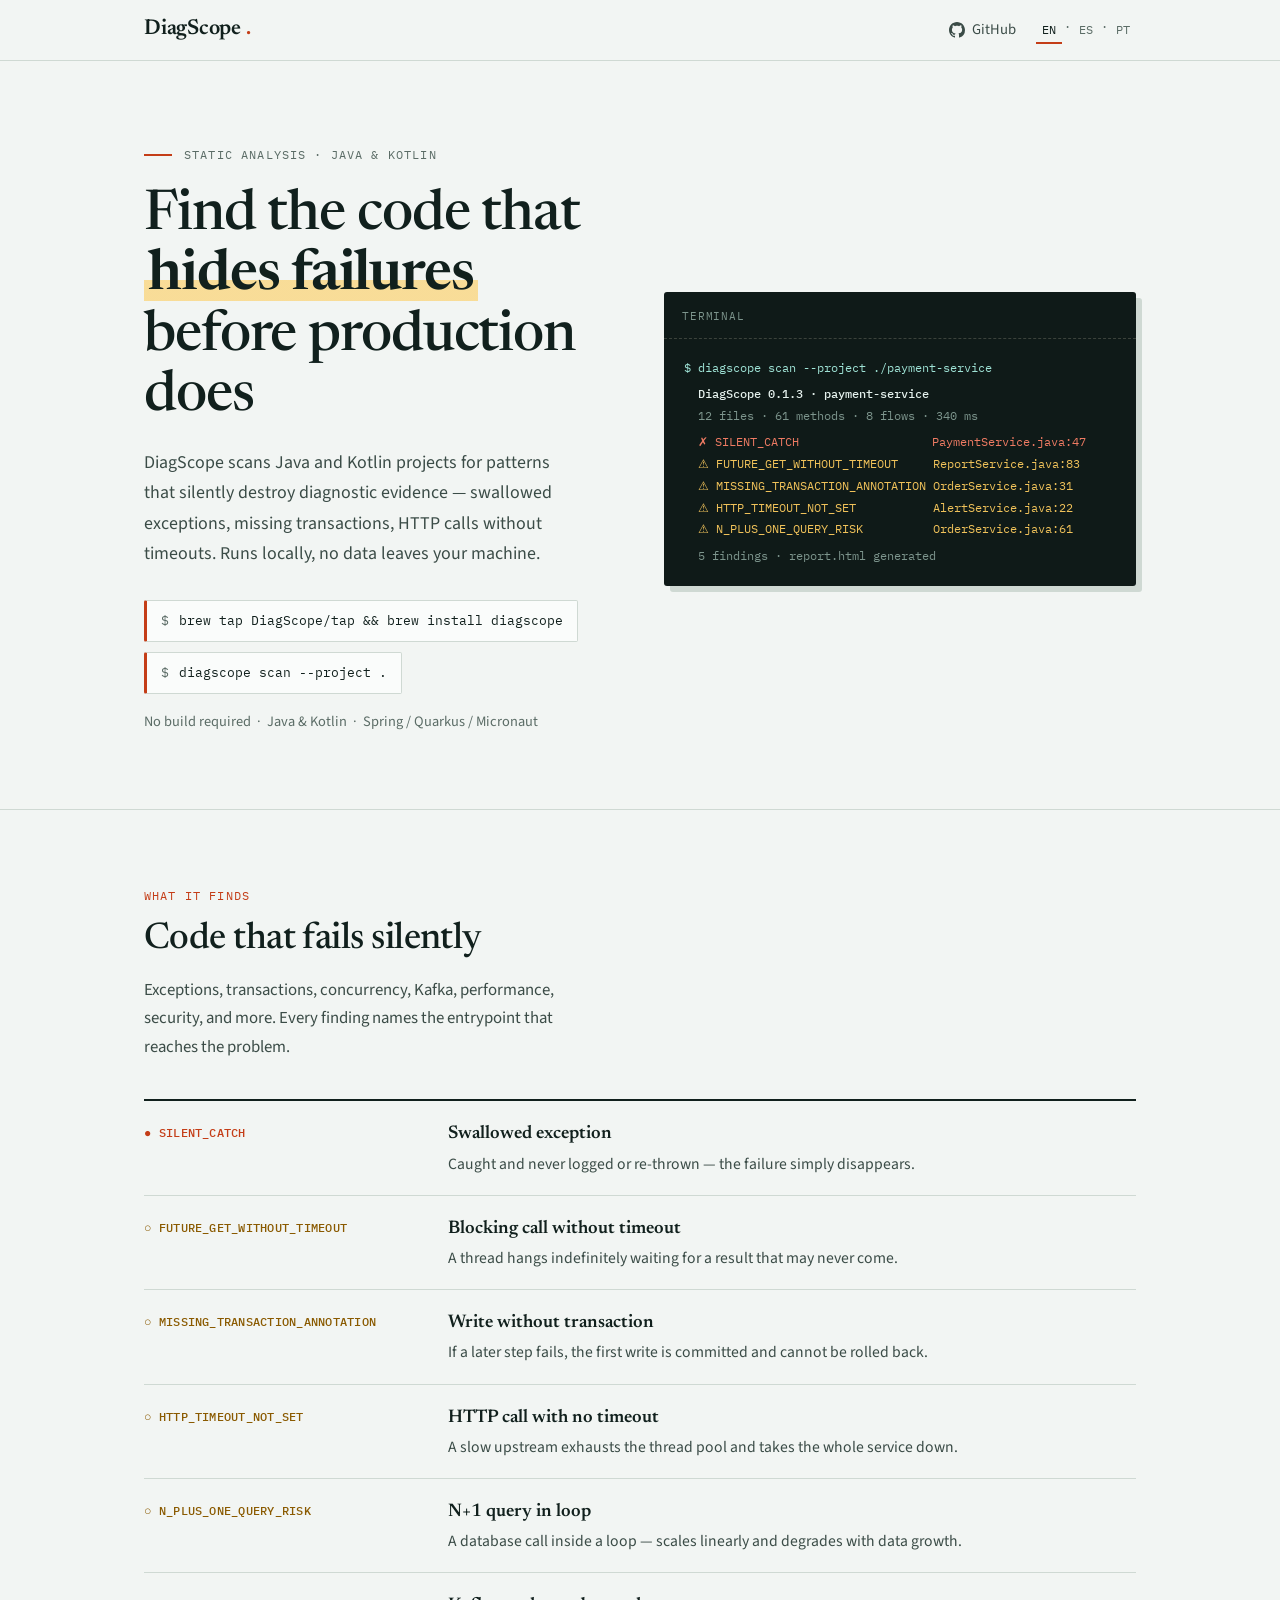
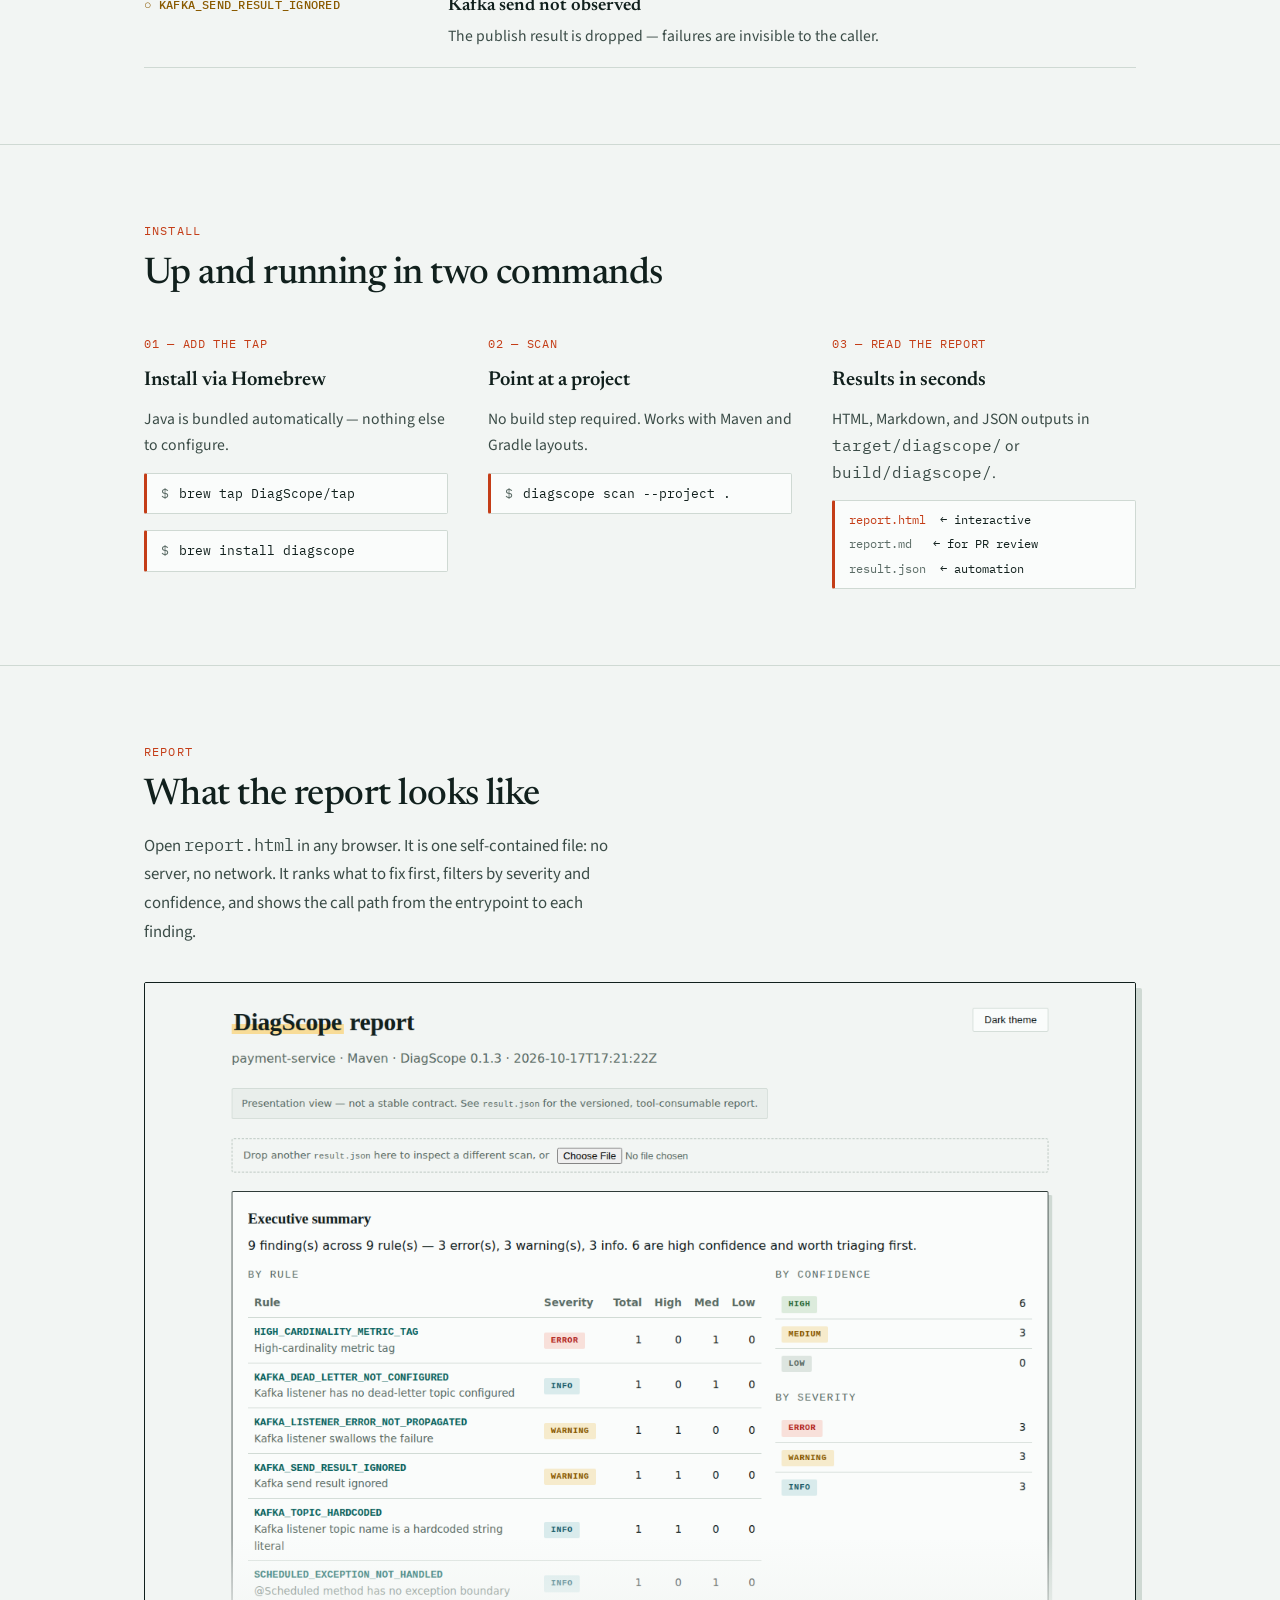
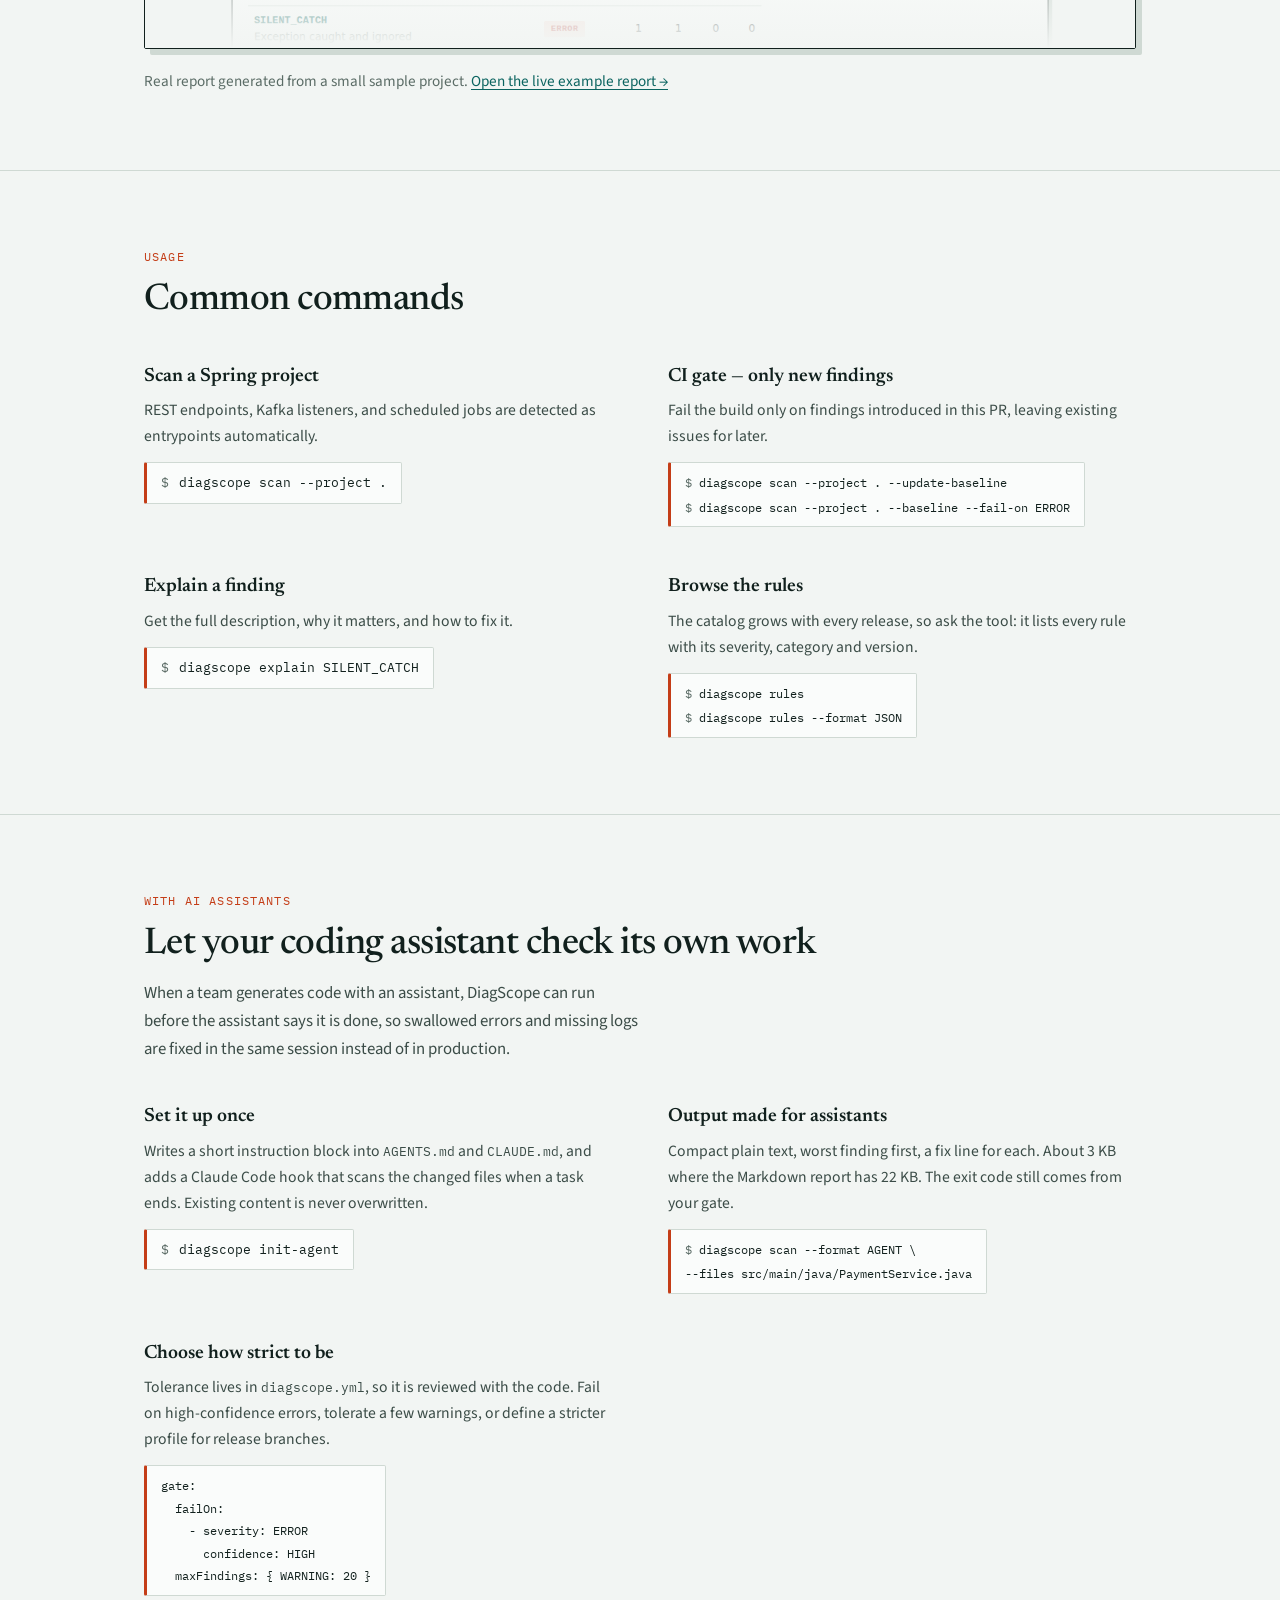
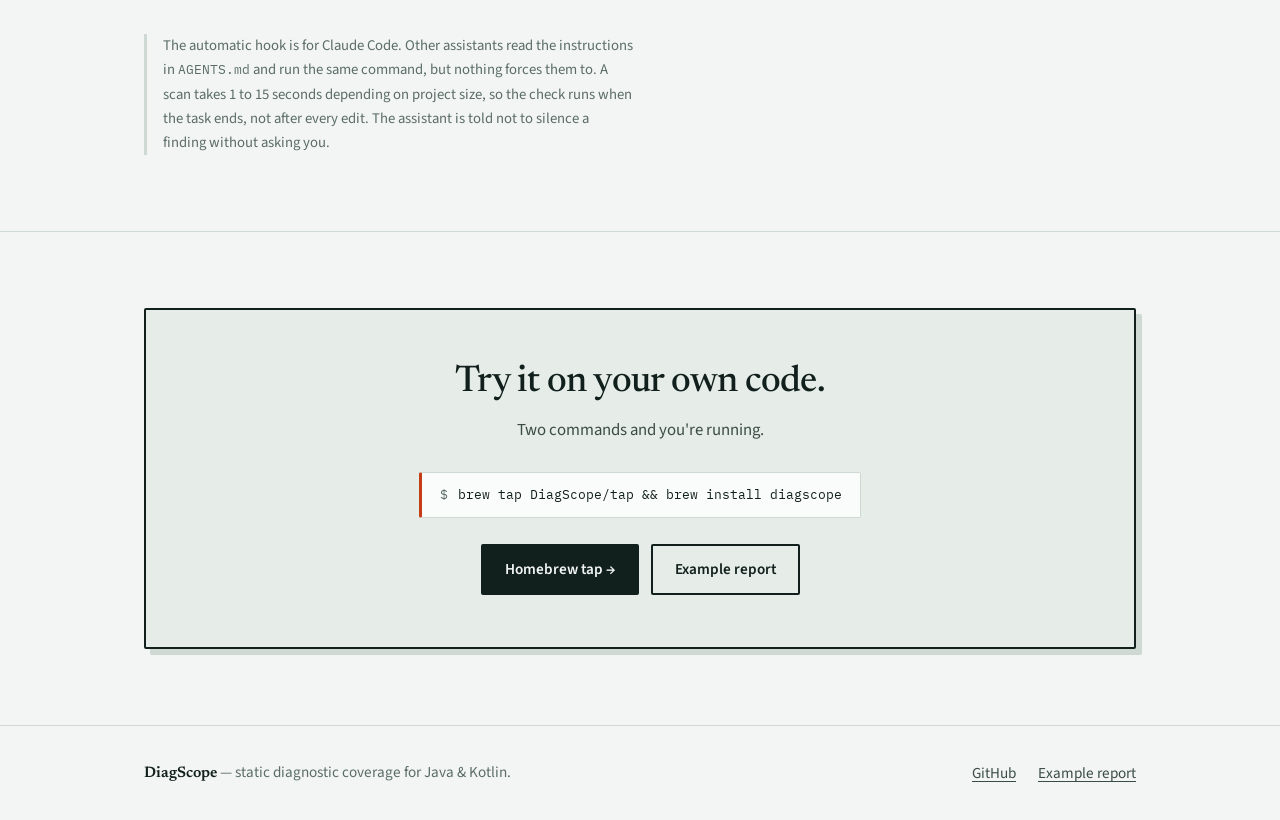
==== index.html @ 6c0acc30 "site: new cool mineral palette; regenerate the example report and its preview Co-Authored-By: Claude" ====
<!DOCTYPE html>
<html lang="en">
<head>
<meta charset="UTF-8">
<meta name="viewport" content="width=device-width, initial-scale=1.0">
<title>DiagScope — Static analysis for Java &amp; Kotlin</title>
<meta name="description" content="DiagScope finds code that silently destroys diagnostic evidence — swallowed exceptions, missing transactions, HTTP calls without timeouts, and more.">
<link rel="preconnect" href="https://fonts.googleapis.com">
<link rel="preconnect" href="https://fonts.gstatic.com" crossorigin>
<link href="https://fonts.googleapis.com/css2?family=IBM+Plex+Mono:wght@400;500&family=Newsreader:ital,opsz,wght@0,6..72,400;0,6..72,500;0,6..72,600;1,6..72,400&family=Source+Sans+3:wght@400;500;600&display=swap" rel="stylesheet">
<link rel="stylesheet" href="assets/site.css">
<meta name="theme-color" content="#f2f5f3" media="(prefers-color-scheme: light)">
<meta name="theme-color" content="#0e1513" media="(prefers-color-scheme: dark)">
</head>
<body>

<nav>
  <div class="wrap">
    <a href="#" class="logo">
            DiagScope
    </a>
    <div class="nav-right">
      <a href="https://github.com/DiagScope/homebrew-tap" class="nav-gh" target="_blank" rel="noopener">
        <svg viewBox="0 0 16 16"><path d="M8 0C3.58 0 0 3.58 0 8c0 3.54 2.29 6.53 5.47 7.59.4.07.55-.17.55-.38 0-.19-.01-.82-.01-1.49-2.01.37-2.53-.49-2.69-.94-.09-.23-.48-.94-.82-1.13-.28-.15-.68-.52-.01-.53.63-.01 1.08.58 1.23.82.72 1.21 1.87.87 2.33.66.07-.52.28-.87.51-1.07-1.78-.2-3.64-.89-3.64-3.95 0-.87.31-1.59.82-2.15-.08-.2-.36-1.02.08-2.12 0 0 .67-.21 2.2.82.64-.18 1.32-.27 2-.27.68 0 1.36.09 2 .27 1.53-1.04 2.2-.82 2.2-.82.44 1.1.16 1.92.08 2.12.51.56.82 1.27.82 2.15 0 3.07-1.87 3.75-3.65 3.95.29.25.54.73.54 1.48 0 1.07-.01 1.93-.01 2.2 0 .21.15.46.55.38A8.013 8.013 0 0016 8c0-4.42-3.58-8-8-8z"/></svg>
        GitHub
      </a>
      <div class="lang-sw">
        <a href="index.html" class="on">EN</a>·<a href="index-es.html">ES</a>·<a href="index-pt.html">PT</a>
      </div>
    </div>
  </div>
</nav>

<header class="hero">
  <div class="wrap hero-grid">
    <div>
      <span class="badge">Static analysis · Java &amp; Kotlin</span>
      <h1>Find the code that <em>hides failures</em> before production does</h1>
      <p class="hero-sub">DiagScope scans Java and Kotlin projects for patterns that silently destroy diagnostic evidence — swallowed exceptions, missing transactions, HTTP calls without timeouts. Runs locally, no data leaves your machine.</p>
      <div class="hero-cmds">
        <div class="cmd"><span class="pr">$</span> <span class="g">brew tap DiagScope/tap &amp;&amp; brew install diagscope</span></div>
        <div class="cmd"><span class="pr">$</span> <span class="g">diagscope scan --project .</span></div>
      </div>
      <p class="hero-note">No build required &nbsp;·&nbsp; Java &amp; Kotlin &nbsp;·&nbsp; Spring / Quarkus / Micronaut</p>
    </div>

    <div class="term" aria-label="Example terminal output">
      <div class="term-bar">
        <span class="term-label">terminal</span>
      </div>
      <div class="term-body">
        <span class="tl tl-cmd">$ diagscope scan --project ./payment-service</span>
        <span class="tl tl-gap"></span>
        <span class="tl tl-brand">  DiagScope 0.1.3 · payment-service</span>
        <span class="tl tl-dim">  12 files · 61 methods · 8 flows · 340 ms</span>
        <span class="tl tl-gap"></span>
        <span class="tl tl-err">  ✗ SILENT_CATCH                   PaymentService.java:47</span>
        <span class="tl tl-warn">  ⚠ FUTURE_GET_WITHOUT_TIMEOUT     ReportService.java:83</span>
        <span class="tl tl-warn">  ⚠ MISSING_TRANSACTION_ANNOTATION OrderService.java:31</span>
        <span class="tl tl-warn">  ⚠ HTTP_TIMEOUT_NOT_SET           AlertService.java:22</span>
        <span class="tl tl-warn">  ⚠ N_PLUS_ONE_QUERY_RISK          OrderService.java:61</span>
        <span class="tl tl-gap"></span>
        <span class="tl tl-fin">  5 findings · report.html generated</span>
      </div>
    </div>
  </div>
</header>

<section class="what">
  <div class="wrap">
    <span class="sec-label">What it finds</span>
    <h2>Code that fails silently</h2>
    <p class="what-sub">Exceptions, transactions, concurrency, Kafka, performance, security, and more. Every finding names the entrypoint that reaches the problem.</p>
    <div class="findings">
      <div class="finding">
        <span class="finding-id f-err">SILENT_CATCH</span>
        <h3>Swallowed exception</h3>
        <p>Caught and never logged or re-thrown — the failure simply disappears.</p>
      </div>
      <div class="finding">
        <span class="finding-id f-warn">FUTURE_GET_WITHOUT_TIMEOUT</span>
        <h3>Blocking call without timeout</h3>
        <p>A thread hangs indefinitely waiting for a result that may never come.</p>
      </div>
      <div class="finding">
        <span class="finding-id f-warn">MISSING_TRANSACTION_ANNOTATION</span>
        <h3>Write without transaction</h3>
        <p>If a later step fails, the first write is committed and cannot be rolled back.</p>
      </div>
      <div class="finding">
        <span class="finding-id f-warn">HTTP_TIMEOUT_NOT_SET</span>
        <h3>HTTP call with no timeout</h3>
        <p>A slow upstream exhausts the thread pool and takes the whole service down.</p>
      </div>
      <div class="finding">
        <span class="finding-id f-warn">N_PLUS_ONE_QUERY_RISK</span>
        <h3>N+1 query in loop</h3>
        <p>A database call inside a loop — scales linearly and degrades with data growth.</p>
      </div>
      <div class="finding">
        <span class="finding-id f-warn">KAFKA_SEND_RESULT_IGNORED</span>
        <h3>Kafka send not observed</h3>
        <p>The publish result is dropped — failures are invisible to the caller.</p>
      </div>
    </div>
  </div>
</section>

<section class="install">
  <div class="wrap">
    <span class="sec-label">Install</span>
    <h2>Up and running in two commands</h2>
    <div class="steps">
      <div class="step">
        <span class="step-n">01 — Add the tap</span>
        <h3>Install via Homebrew</h3>
        <p>Java is bundled automatically — nothing else to configure.</p>
        <div class="cmd"><span class="pr">$</span> <span class="g">brew tap DiagScope/tap</span></div>
        <div class="cmd" style="margin-top:6px;"><span class="pr">$</span> <span class="g">brew install diagscope</span></div>
      </div>
      <div class="step">
        <span class="step-n">02 — Scan</span>
        <h3>Point at a project</h3>
        <p>No build step required. Works with Maven and Gradle layouts.</p>
        <div class="cmd"><span class="pr">$</span> <span class="g">diagscope scan --project .</span></div>
      </div>
      <div class="step">
        <span class="step-n">03 — Read the report</span>
        <h3>Results in seconds</h3>
        <p>HTML, Markdown, and JSON outputs in <code>target/diagscope/</code> or <code>build/diagscope/</code>.</p>
        <div class="cmd" style="flex-direction:column;align-items:flex-start;gap:4px;font-size:.76rem;">
          <span><span style="color:var(--brand)">report.html</span> &nbsp;← interactive</span>
          <span><span style="color:var(--muted)">report.md</span> &nbsp;&nbsp;← for PR review</span>
          <span><span style="color:var(--muted)">result.json</span> &nbsp;← automation</span>
        </div>
      </div>
    </div>
  </div>
</section>

<section class="preview" id="report">
  <div class="wrap">
    <span class="sec-label">Report</span>
    <h2>What the report looks like</h2>
    <p class="sub">Open <code>report.html</code> in any browser. It is one self-contained file: no server, no network. It ranks what to fix first, filters by severity and confidence, and shows the call path from the entrypoint to each finding.</p>
    <figure>
      <a class="shot" href="example-report.html" aria-label="Open the live example report">
        <img src="assets/report-preview.png" width="1360" height="2600" loading="lazy" alt="DiagScope HTML report: executive summary by rule, severity and confidence, a ranked "Fix these first" list, and findings with file, line and the flow that reaches them">
      </a>
      <figcaption>Real report generated from a small sample project. <a href="example-report.html">Open the live example report →</a></figcaption>
    </figure>
  </div>
</section>

<section class="use">
  <div class="wrap">
    <span class="sec-label">Usage</span>
    <h2>Common commands</h2>
    <div class="use-grid">
      <div class="use-item">
        <h3>Scan a Spring project</h3>
        <p>REST endpoints, Kafka listeners, and scheduled jobs are detected as entrypoints automatically.</p>
        <div class="cmd"><span class="pr">$</span> <span class="g">diagscope scan --project .</span></div>
      </div>
      <div class="use-item">
        <h3>CI gate — only new findings</h3>
        <p>Fail the build only on findings introduced in this PR, leaving existing issues for later.</p>
        <div class="cmd" style="flex-direction:column;align-items:flex-start;gap:4px;font-size:.78rem;">
          <span><span class="pr">$</span> <span class="g">diagscope scan --project . --update-baseline</span></span>
          <span><span class="pr">$</span> <span class="g">diagscope scan --project . --baseline --fail-on ERROR</span></span>
        </div>
      </div>
      <div class="use-item">
        <h3>Explain a finding</h3>
        <p>Get the full description, why it matters, and how to fix it.</p>
        <div class="cmd"><span class="pr">$</span> <span class="g">diagscope explain SILENT_CATCH</span></div>
      </div>
      <div class="use-item">
        <h3>Browse the rules</h3>
        <p>The catalog grows with every release, so ask the tool: it lists every rule with its severity, category and version.</p>
        <div class="cmd" style="flex-direction:column;align-items:flex-start;gap:4px;font-size:.78rem;">
          <span><span class="pr">$</span> <span class="g">diagscope rules</span></span>
          <span><span class="pr">$</span> <span class="g">diagscope rules --format JSON</span></span>
        </div>
      </div>
    </div>
  </div>
</section>

<section class="use ai" id="ai">
  <div class="wrap">
    <span class="sec-label">With AI assistants</span>
    <h2>Let your coding assistant check its own work</h2>
    <p class="ai-intro">When a team generates code with an assistant, DiagScope can run before the assistant says it is done, so swallowed errors and missing logs are fixed in the same session instead of in production.</p>
    <div class="use-grid">
      <div class="use-item">
        <h3>Set it up once</h3>
        <p>Writes a short instruction block into <code>AGENTS.md</code> and <code>CLAUDE.md</code>, and adds a Claude Code hook that scans the changed files when a task ends. Existing content is never overwritten.</p>
        <div class="cmd"><span class="pr">$</span> <span class="g">diagscope init-agent</span></div>
      </div>
      <div class="use-item">
        <h3>Output made for assistants</h3>
        <p>Compact plain text, worst finding first, a fix line for each. About 3 KB where the Markdown report has 22 KB. The exit code still comes from your gate.</p>
        <div class="cmd" style="flex-direction:column;align-items:flex-start;gap:4px;font-size:.78rem;">
          <span><span class="pr">$</span> <span class="g">diagscope scan --format AGENT \</span></span>
          <span><span class="g">    --files src/main/java/PaymentService.java</span></span>
        </div>
      </div>
      <div class="use-item">
        <h3>Choose how strict to be</h3>
        <p>Tolerance lives in <code>diagscope.yml</code>, so it is reviewed with the code. Fail on high-confidence errors, tolerate a few warnings, or define a stricter profile for release branches.</p>
        <div class="cmd" style="flex-direction:column;align-items:flex-start;gap:2px;font-size:.78rem;">
          <span class="g" style="white-space:pre">gate:</span>
          <span class="g" style="white-space:pre">  failOn:</span>
          <span class="g" style="white-space:pre">    - severity: ERROR</span>
          <span class="g" style="white-space:pre">      confidence: HIGH</span>
          <span class="g" style="white-space:pre">  maxFindings: { WARNING: 20 }</span>
        </div>
      </div>
    </div>
    <p class="ai-note">The automatic hook is for Claude Code. Other assistants read the instructions in <code>AGENTS.md</code> and run the same command, but nothing forces them to. A scan takes 1 to 15 seconds depending on project size, so the check runs when the task ends, not after every edit. The assistant is told not to silence a finding without asking you.</p>
  </div>
</section>

<section class="cta">
  <div class="wrap">
    <div class="cta-inner">
      <h2>Try it on your own code.</h2>
      <p>Two commands and you're running.</p>
      <div class="brew-cmd">
        <span class="pr">$</span>
        <span class="g">brew tap DiagScope/tap &amp;&amp; brew install diagscope</span>
      </div>
      <div class="cta-btns">
        <a href="https://github.com/DiagScope/homebrew-tap" class="btn btn-white" target="_blank" rel="noopener">Homebrew tap →</a>
        <a href="example-report.html" class="btn btn-ghost">Example report</a>
      </div>
    </div>
  </div>
</section>

<footer>
  <div class="wrap foot">
    <span class="foot-brand"><strong>DiagScope</strong> — static diagnostic coverage for Java &amp; Kotlin.</span>
    <div class="foot-links">
      <a href="https://github.com/DiagScope/homebrew-tap" target="_blank" rel="noopener">GitHub</a>
      <a href="example-report.html">Example report</a>
    </div>
  </div>
</footer>

</body>
</html>
---- assets/site.css ----
/*
 * DiagScope site.
 *
 * The idea is a reviewer's notebook on cool mineral paper: deep green-black ink, one vermilion marker for what
 * needs attention, teal for what can be clicked and a highlighter for what matters. No gradients, no glow, no rounded card grid. Serif headings, a humanist sans for
 * reading and a monospace only where the content is code.
 */
:root {
  --paper:   #f2f5f3;
  --paper2:  #e6ece8;
  --card:    #fafcfb;
  --line:    #cfd9d3;
  --ink:     #11201d;
  --ink2:    #3b4c47;
  --muted:   #5b6c66;
  --mark:    #c43d17;
  --mark-d:  #9a2d0f;
  --blue:    #0b6460;
  --hi:      rgba(255, 196, 61, .5);
  --term-bg: #0f1a18;
  --term-fg: #d6e5df;
  --term-dim:#7d958d;
  --shadow:  #cfd9d3;

  /* aliases used by inline styles in the pages */
  --brand: var(--mark);
  --bg: var(--paper);
  --bg2: var(--paper2);
}
@media (prefers-color-scheme: dark) {
  :root {
    --paper:   #0e1513;
    --paper2:  #131c19;
    --card:    #121a17;
    --line:    #25332e;
    --ink:     #e6efeb;
    --ink2:    #b5c6bf;
    --muted:   #8ba099;
    --mark:    #ff7a52;
    --mark-d:  #ff9a7a;
    --blue:    #5fd0c5;
    --hi:      rgba(255, 122, 82, .25);
    --term-bg: #070c0b;
    --term-fg: #d6e5df;
    --term-dim:#6f8780;
    --shadow:  #060a09;
  }
}

*, *::before, *::after { box-sizing: border-box; margin: 0; padding: 0; }
html { scroll-behavior: smooth; }
body {
  background: var(--paper);
  color: var(--ink);
  font-family: 'Source Sans 3', 'Segoe UI', system-ui, sans-serif;
  font-size: 17px;
  line-height: 1.65;
  -webkit-font-smoothing: antialiased;
}
::selection { background: var(--hi); color: var(--ink); }
code, .mono { font-family: 'IBM Plex Mono', ui-monospace, monospace; }
a { color: inherit; text-decoration: none; }
p a, figcaption a { color: var(--blue); text-decoration: underline; text-decoration-thickness: 1px; text-underline-offset: 3px; }
:focus-visible { outline: 2px solid var(--mark); outline-offset: 3px; }
.wrap { max-width: 1040px; margin: 0 auto; padding: 0 24px; }

/* nav */
nav { position: sticky; top: 0; z-index: 50; background: var(--paper); border-bottom: 1px solid var(--line); }
nav .wrap { display: flex; align-items: center; justify-content: space-between; height: 60px; }
.logo { font-family: 'Newsreader', Georgia, serif; font-size: 1.35rem; font-weight: 600; letter-spacing: -.01em; color: var(--ink); }
.logo::after { content: "."; color: var(--mark); }
.nav-right { display: flex; align-items: center; gap: 20px; }
.lang-sw { display: flex; gap: 2px; font-family: 'IBM Plex Mono', monospace; font-size: .72rem; color: var(--muted); }
.lang-sw a { color: var(--muted); padding: 3px 6px; border-bottom: 2px solid transparent; }
.lang-sw a:hover { color: var(--ink); }
.lang-sw a.on { color: var(--ink); border-bottom-color: var(--mark); }
.nav-gh { display: inline-flex; align-items: center; gap: 7px; color: var(--ink2); font-size: .92rem; }
.nav-gh:hover { color: var(--mark); }
.nav-gh svg { width: 16px; height: 16px; fill: currentColor; }

/* hero */
.hero { padding: 84px 0 76px; }
.hero-grid { display: grid; grid-template-columns: 1fr; gap: 52px; align-items: center; }
@media (min-width: 880px) { .hero-grid { grid-template-columns: minmax(0, 1fr) minmax(0, 1fr); gap: 48px; } }
.badge {
  display: flex; align-items: center; gap: 12px; margin-bottom: 22px;
  font-family: 'IBM Plex Mono', monospace; font-size: .72rem; letter-spacing: .1em; text-transform: uppercase; color: var(--muted);
}
.badge::before { content: ""; width: 28px; height: 2px; background: var(--mark); }
h1 {
  font-family: 'Newsreader', Georgia, serif; font-weight: 500;
  font-size: clamp(2.3rem, 5.4vw, 3.5rem); line-height: 1.08; letter-spacing: -.02em; color: var(--ink);
}
h1 em {
  font-style: normal; font-weight: 600;
  background: linear-gradient(transparent 58%, var(--hi) 58%, var(--hi) 94%, transparent 94%);
  padding: 0 .08em;
}
.hero-sub { margin-top: 20px; font-size: 1.12rem; color: var(--ink2); max-width: 46ch; line-height: 1.7; }
.hero-cmds { margin-top: 30px; display: flex; flex-direction: column; gap: 10px; align-items: flex-start; }
.cmd {
  display: inline-flex; align-items: center; gap: 10px;
  background: var(--card); border: 1px solid var(--line); border-left: 3px solid var(--mark); border-radius: 2px;
  padding: 9px 14px; font-family: 'IBM Plex Mono', monospace; font-size: .83rem; color: var(--ink);
}
.cmd .pr { color: var(--muted); }
.cmd .g { color: var(--ink); }
.hero-note { margin-top: 16px; font-size: .9rem; color: var(--muted); }

/* terminal: a printout, not a window */
.term { background: var(--term-bg); border-radius: 3px; box-shadow: 6px 6px 0 var(--shadow); overflow: hidden; }
.term-bar { padding: 9px 18px; border-bottom: 1px dashed rgba(234, 223, 200, .2); }
.term-label { font-family: 'IBM Plex Mono', monospace; font-size: .68rem; letter-spacing: .08em; text-transform: uppercase; color: var(--term-dim); }
.term-body { padding: 18px 20px 20px; font-family: 'IBM Plex Mono', monospace; font-size: .74rem; line-height: 1.85; overflow-x: auto; }
.tl { display: block; color: var(--term-fg); white-space: pre; }
.tl-cmd { color: #9fe3d6; }
.tl-dim { color: var(--term-dim); }
.tl-brand { color: #e6f2ee; font-weight: 500; }
.tl-err { color: #ef7b63; }
.tl-warn { color: #f0c25a; }
.tl-info { color: #7fc3e0; }
.tl-ok { color: #8fd19a; }
.tl-gap { display: block; height: .35em; }
.tl-fin { color: var(--term-dim); }
.tl { opacity: 0; animation: lineIn .1s ease-out forwards; }
.tl:nth-child(1) { animation-delay: .1s } .tl:nth-child(2) { animation-delay: .5s }
.tl:nth-child(3) { animation-delay: .8s } .tl:nth-child(4) { animation-delay: 1s }
.tl:nth-child(5) { animation-delay: 1.2s } .tl:nth-child(6) { animation-delay: 1.4s }
.tl:nth-child(7) { animation-delay: 1.6s } .tl:nth-child(8) { animation-delay: 1.8s }
.tl:nth-child(9) { animation-delay: 2s } .tl:nth-child(10) { animation-delay: 2.2s }
.tl:nth-child(11) { animation-delay: 2.4s } .tl:nth-child(12) { animation-delay: 2.6s }
@keyframes lineIn { from { opacity: 0; transform: translateX(-4px) } to { opacity: 1; transform: none } }
@media (prefers-reduced-motion: reduce) { .tl { opacity: 1; animation: none; } html { scroll-behavior: auto; } }

/* sections */
.what, .install, .use, .preview, .cta { padding: 76px 0; border-top: 1px solid var(--line); }
.sec-label {
  display: block; margin-bottom: 14px;
  font-family: 'IBM Plex Mono', monospace; font-size: .72rem; letter-spacing: .1em; text-transform: uppercase; color: var(--mark);
}
h2 { font-family: 'Newsreader', Georgia, serif; font-weight: 500; font-size: clamp(1.7rem, 3.4vw, 2.3rem); line-height: 1.15; letter-spacing: -.015em; color: var(--ink); }
.what-sub, .preview p.sub { margin-top: 14px; font-size: 1.05rem; color: var(--ink2); max-width: 58ch; line-height: 1.7; }

/* findings: a ledger, one entry per line */
.findings { margin-top: 38px; border-top: 2px solid var(--ink); }
.finding {
  display: grid; grid-template-columns: 1fr; column-gap: 32px; row-gap: 2px;
  padding: 18px 0; border-bottom: 1px solid var(--line);
}
@media (min-width: 760px) {
  .finding { grid-template-columns: 17rem 1fr; grid-template-rows: auto auto; }
  .finding-id { grid-row: 1 / span 2; align-self: start; }
  .finding h3, .finding p { grid-column: 2; }
}
.finding-id { font-family: 'IBM Plex Mono', monospace; font-size: .76rem; letter-spacing: .02em; font-weight: 500; padding-top: 4px; }
.f-err { color: var(--mark); }
.f-err::before { content: "● "; }
.f-warn { color: #8a5a00; }
.f-warn::before { content: "○ "; }
@media (prefers-color-scheme: dark) { .f-warn { color: #f0c25a; } }
.finding h3 { font-family: 'Newsreader', Georgia, serif; font-size: 1.15rem; font-weight: 600; color: var(--ink); }
.finding p { font-size: .98rem; color: var(--ink2); line-height: 1.6; }

/* install */
.steps { display: grid; grid-template-columns: 1fr; gap: 36px; margin-top: 38px; }
@media (min-width: 760px) { .steps { grid-template-columns: repeat(3, 1fr); gap: 40px; } }
.step { display: flex; flex-direction: column; gap: 10px; }
.step-n { font-family: 'IBM Plex Mono', monospace; font-size: .74rem; letter-spacing: .06em; text-transform: uppercase; color: var(--mark); }
.step h3 { font-family: 'Newsreader', Georgia, serif; font-size: 1.25rem; font-weight: 600; color: var(--ink); }
.step p { font-size: .98rem; color: var(--ink2); }
.step .cmd { margin-top: 4px; }

/* usage */
.use-grid { display: grid; grid-template-columns: 1fr; gap: 38px; margin-top: 38px; }
@media (min-width: 760px) { .use-grid { grid-template-columns: 1fr 1fr; gap: 44px 56px; } }
.use-item h3 { font-family: 'Newsreader', Georgia, serif; font-size: 1.2rem; font-weight: 600; color: var(--ink); margin-bottom: 6px; }
.use-item p { font-size: .98rem; color: var(--ink2); margin-bottom: 12px; }

/* report preview */
.preview figure { margin: 36px 0 0; }
.preview .shot { display: block; border: 1px solid var(--ink); border-radius: 2px; overflow: hidden; box-shadow: 6px 6px 0 var(--shadow); max-height: 900px; position: relative; }
.preview .shot img { display: block; width: 100%; height: auto; }
.preview .shot::after { content: ""; position: absolute; left: 0; right: 0; bottom: 0; height: 110px; background: linear-gradient(transparent, var(--paper)); }
.preview figcaption { margin-top: 20px; font-size: .95rem; color: var(--muted); }

/* call to action: a stamped slip */
.cta-inner { background: var(--paper2); border: 2px solid var(--ink); border-radius: 2px; box-shadow: 6px 6px 0 var(--shadow); padding: 52px 36px; text-align: center; }
.cta-inner h2 { color: var(--ink); }
.cta-inner p { color: var(--ink2); margin: 12px auto 0; font-size: 1.05rem; max-width: 40ch; }
.brew-cmd {
  display: inline-flex; align-items: center; gap: 10px; margin-top: 28px; padding: 11px 18px;
  background: var(--card); border: 1px solid var(--line); border-left: 3px solid var(--mark); border-radius: 2px;
  font-family: 'IBM Plex Mono', monospace; font-size: .83rem; color: var(--ink); text-align: left; overflow-x: auto; max-width: 100%;
}
.brew-cmd .pr { color: var(--muted); }
.brew-cmd .g { color: var(--ink); }
.cta-btns { display: flex; flex-wrap: wrap; justify-content: center; gap: 12px; margin-top: 26px; }
.btn { display: inline-flex; align-items: center; gap: 7px; padding: 11px 22px; border-radius: 2px; font-size: .95rem; font-weight: 600; border: 2px solid var(--ink); transition: background .15s, color .15s; }
.btn-white { background: var(--ink); color: var(--paper); }
.btn-white:hover { background: var(--mark); border-color: var(--mark); color: #fff; }
.btn-ghost { background: transparent; color: var(--ink); }
.btn-ghost:hover { background: var(--ink); color: var(--paper); }

/* footer */
footer { border-top: 1px solid var(--line); padding: 34px 0; }
.foot { display: flex; flex-direction: column; gap: 12px; }
@media (min-width: 640px) { .foot { flex-direction: row; justify-content: space-between; align-items: center; } }
.foot-brand { font-size: .95rem; color: var(--muted); }
.foot-brand strong { font-family: 'Newsreader', Georgia, serif; font-weight: 600; color: var(--ink); }
.foot-links { display: flex; gap: 22px; font-size: .95rem; }
.foot-links a { color: var(--ink2); text-decoration: underline; text-decoration-thickness: 1px; text-underline-offset: 3px; }
.foot-links a:hover { color: var(--mark); }

.ai-intro { max-width: 62ch; font-size: 1.05rem; color: var(--ink2); margin-top: 14px; }
.ai-note { max-width: 70ch; margin-top: 38px; padding-left: 16px; border-left: 3px solid var(--line); font-size: .92rem; color: var(--muted); }
.ai-note code, .ai-intro code, .use-item code { font-size: .86em; }
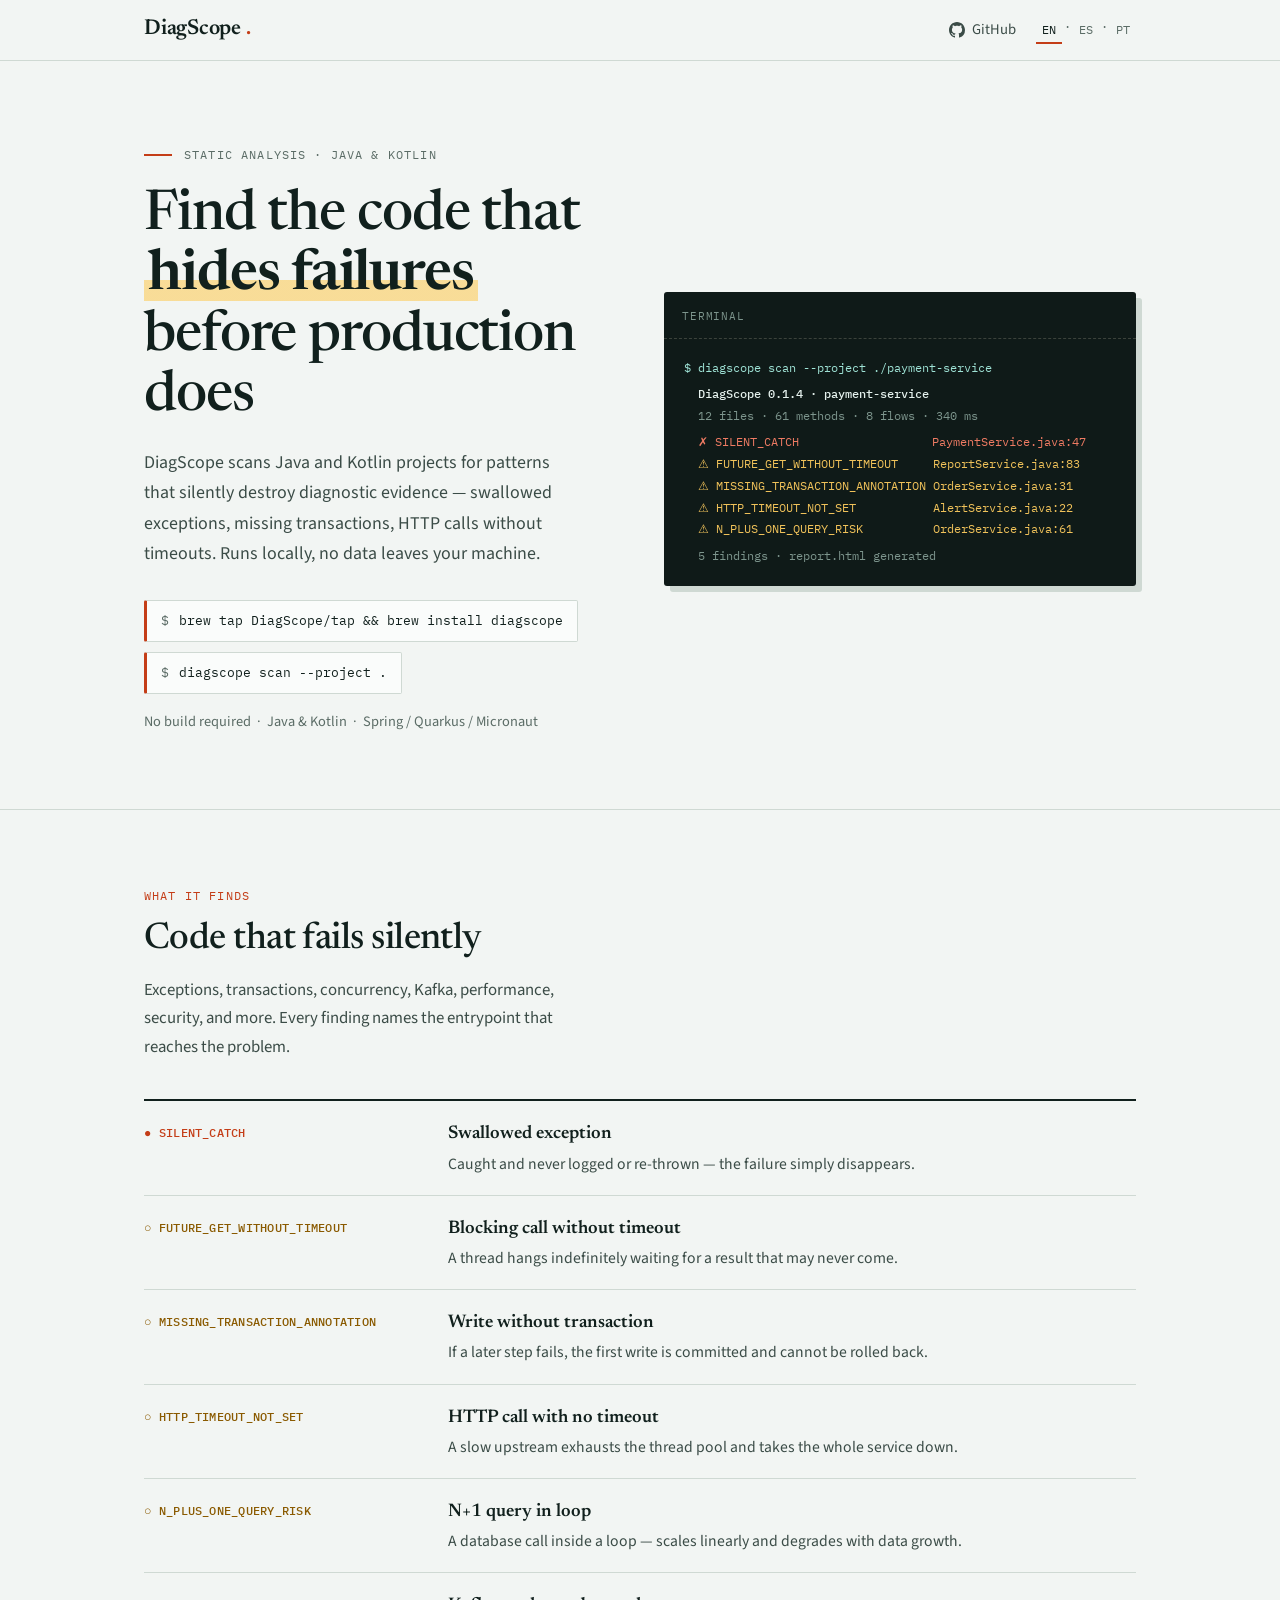
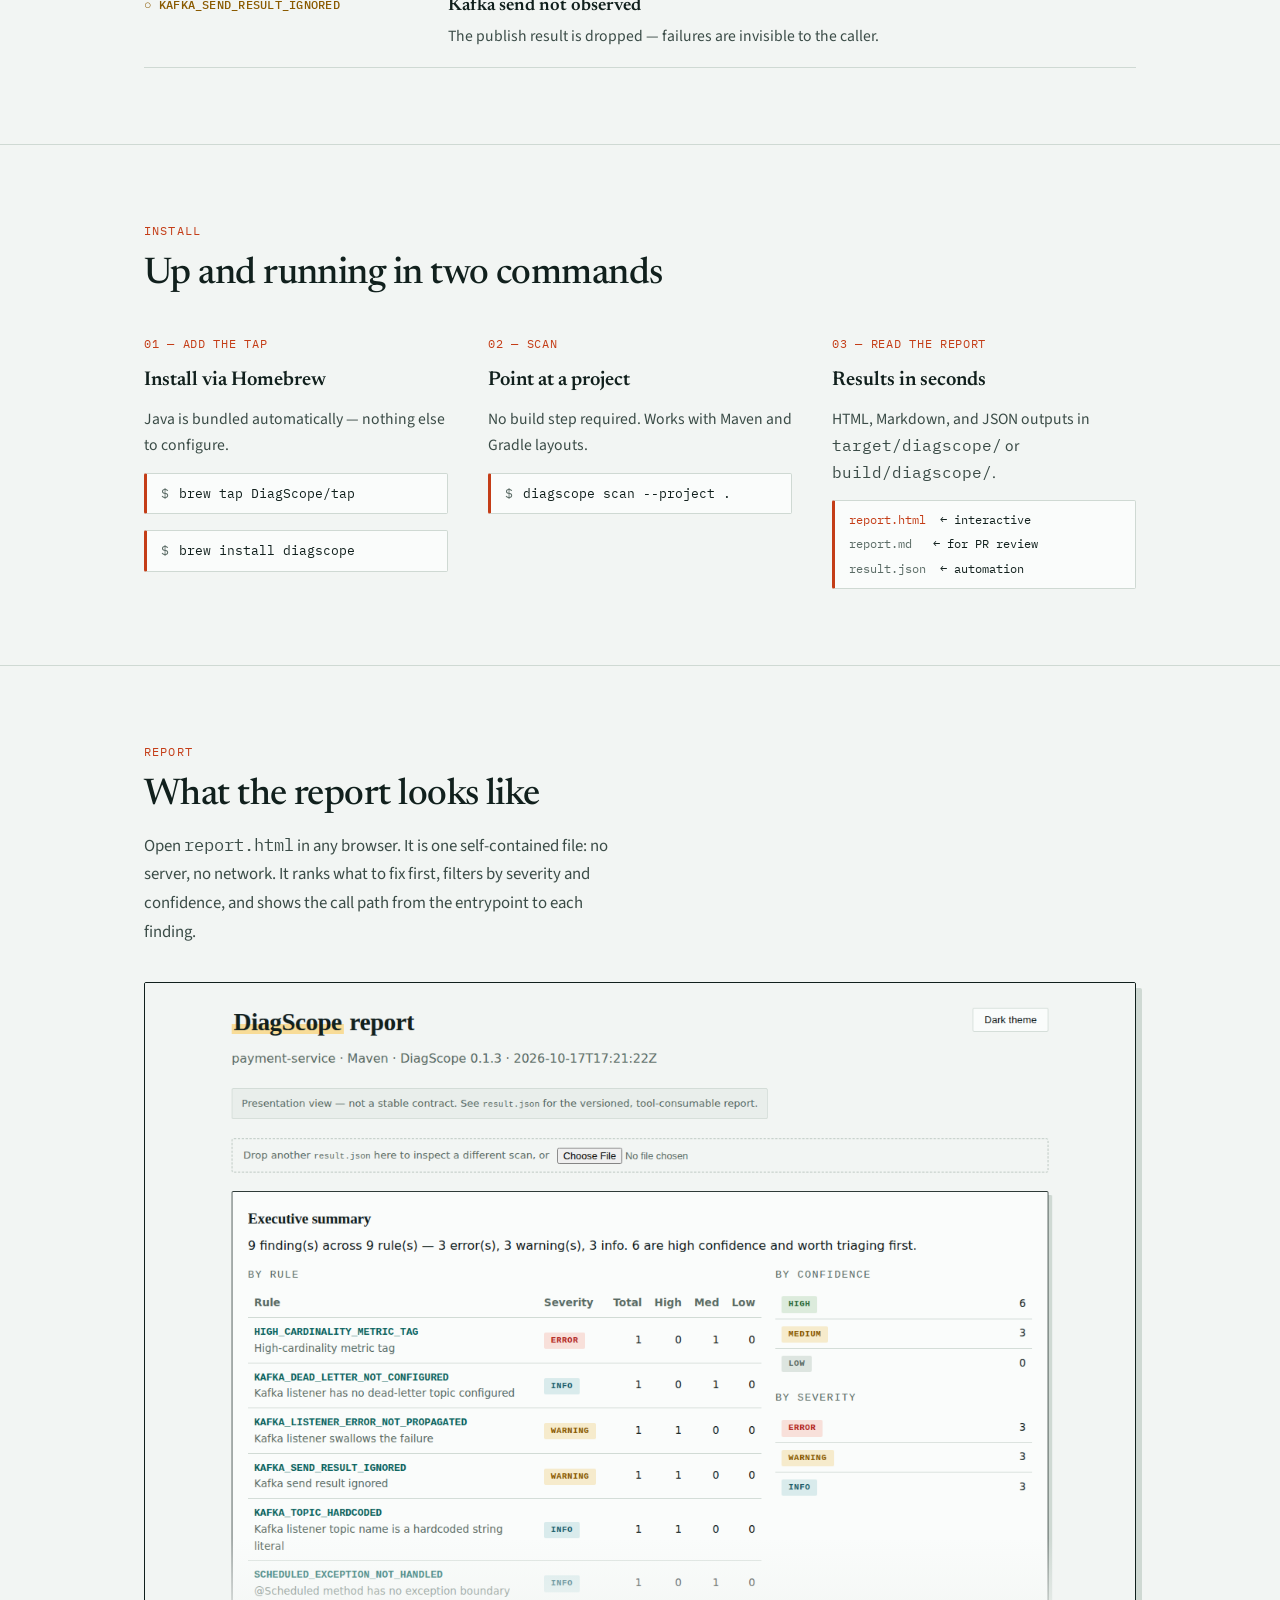
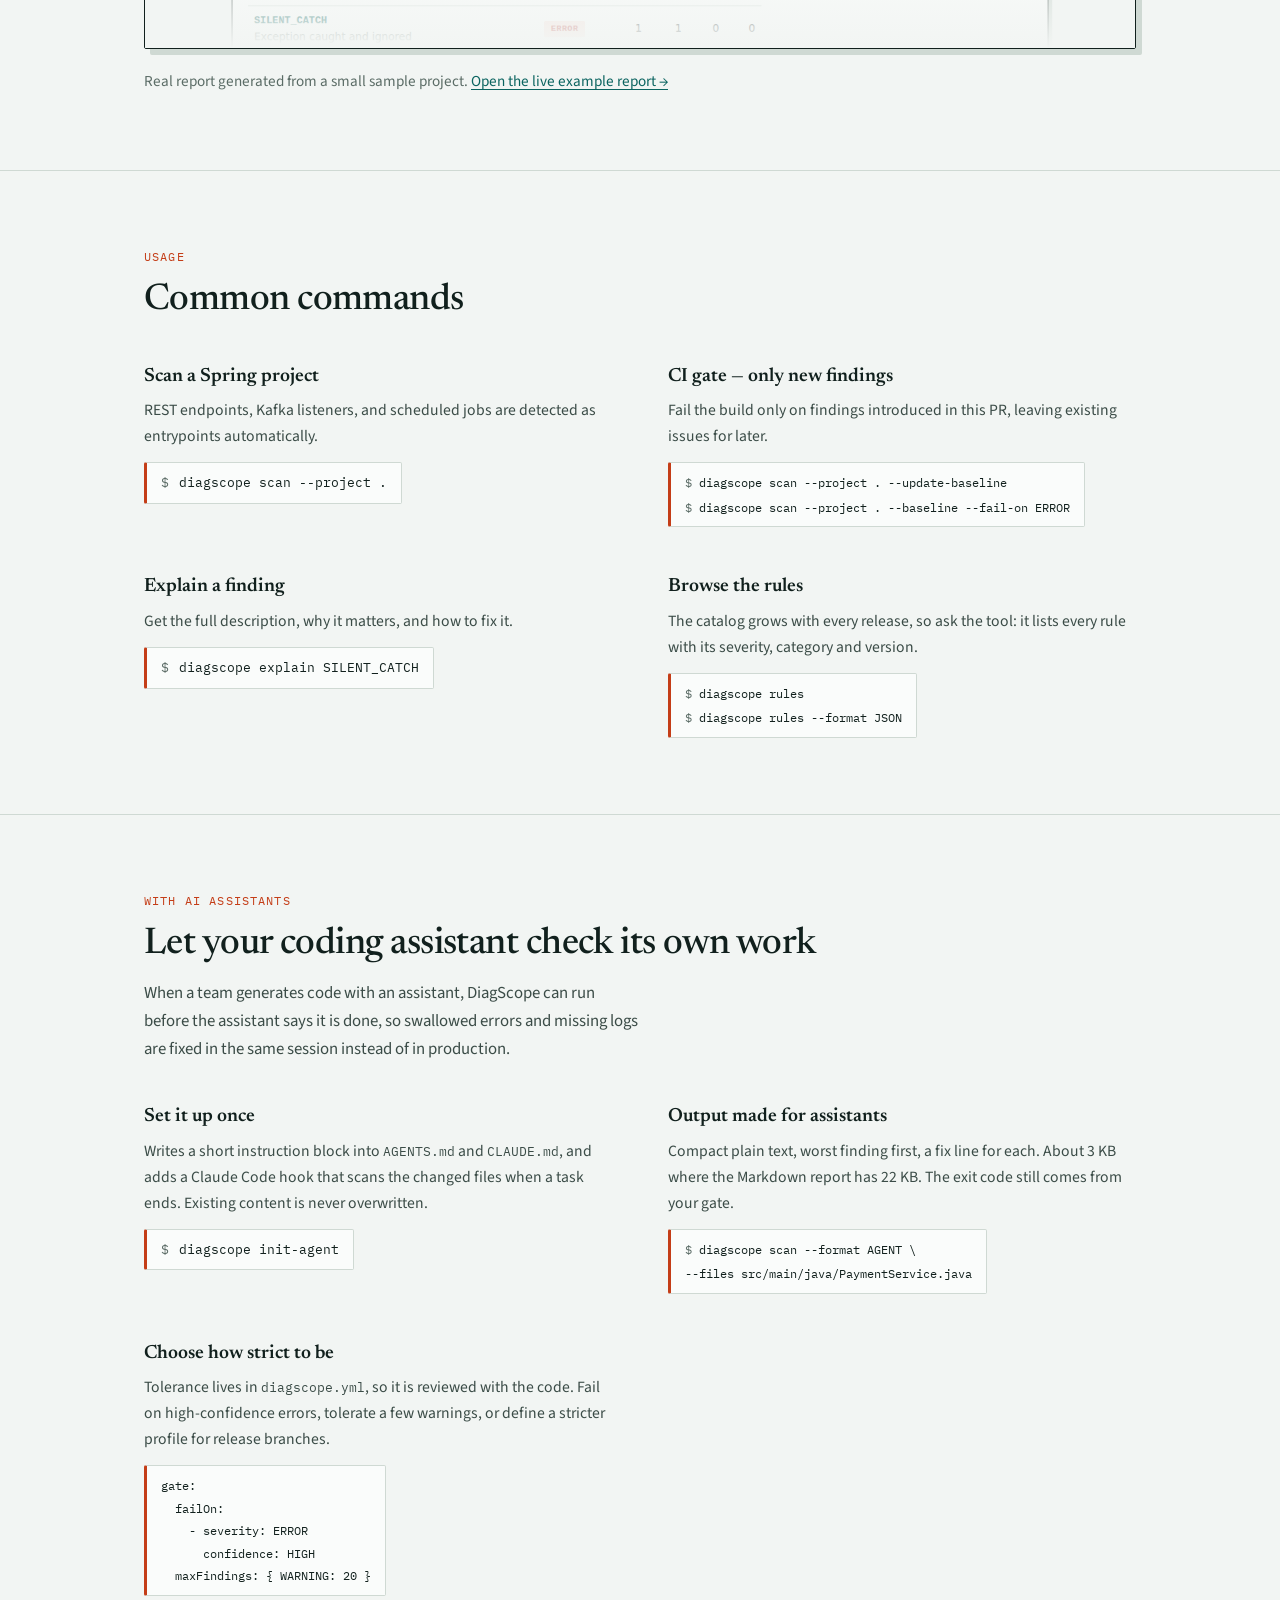
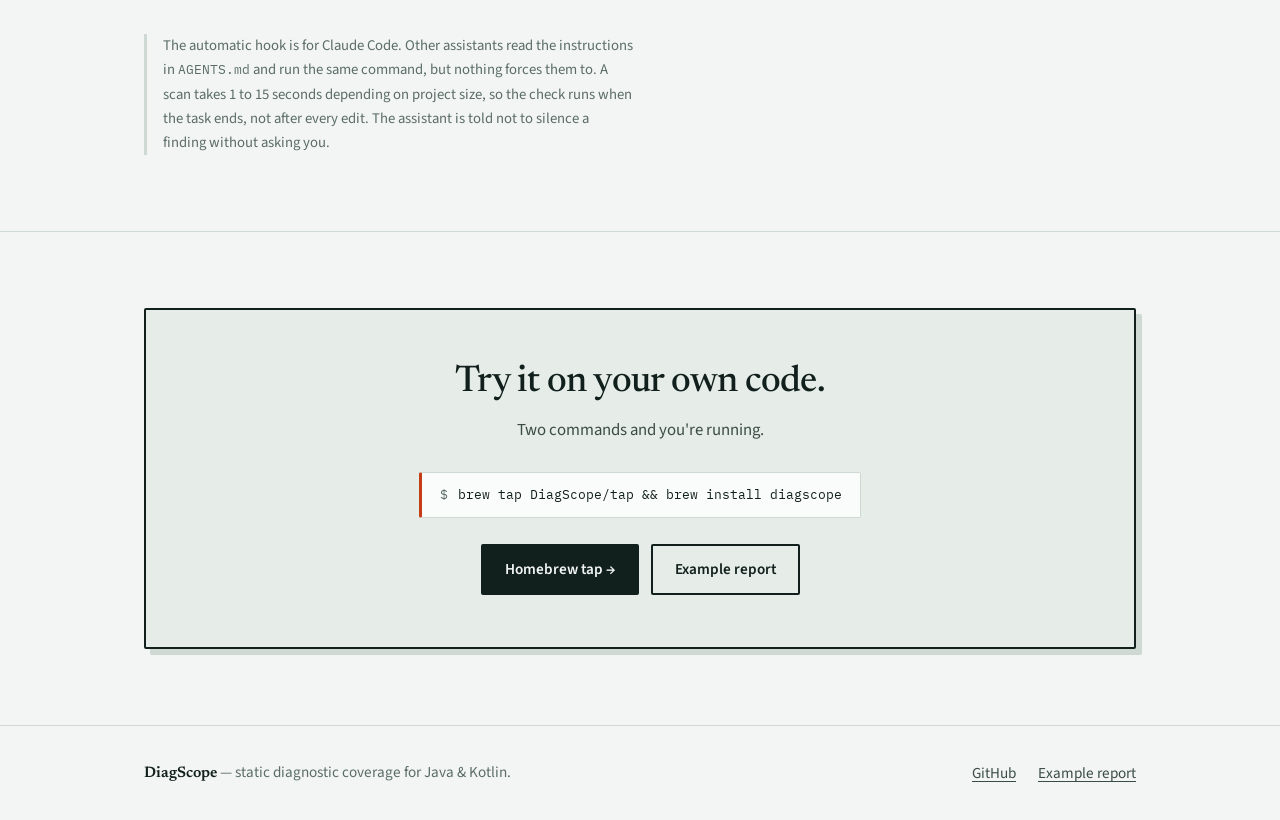
==== commit 1f14d6f3: "site: show 0.1.4 Co-Authored-By: Claude Sonnet 5.5 <noreply@anthropic.com> Claude-Session: https://c" ====
--- a/index.html
+++ b/index.html
@@ -51,7 +51,7 @@
       <div class="term-body">
         <span class="tl tl-cmd">$ diagscope scan --project ./payment-service</span>
         <span class="tl tl-gap"></span>
-        <span class="tl tl-brand">  DiagScope 0.1.3 · payment-service</span>
+        <span class="tl tl-brand">  DiagScope 0.1.4 · payment-service</span>
         <span class="tl tl-dim">  12 files · 61 methods · 8 flows · 340 ms</span>
         <span class="tl tl-gap"></span>
         <span class="tl tl-err">  ✗ SILENT_CATCH                   PaymentService.java:47</span>
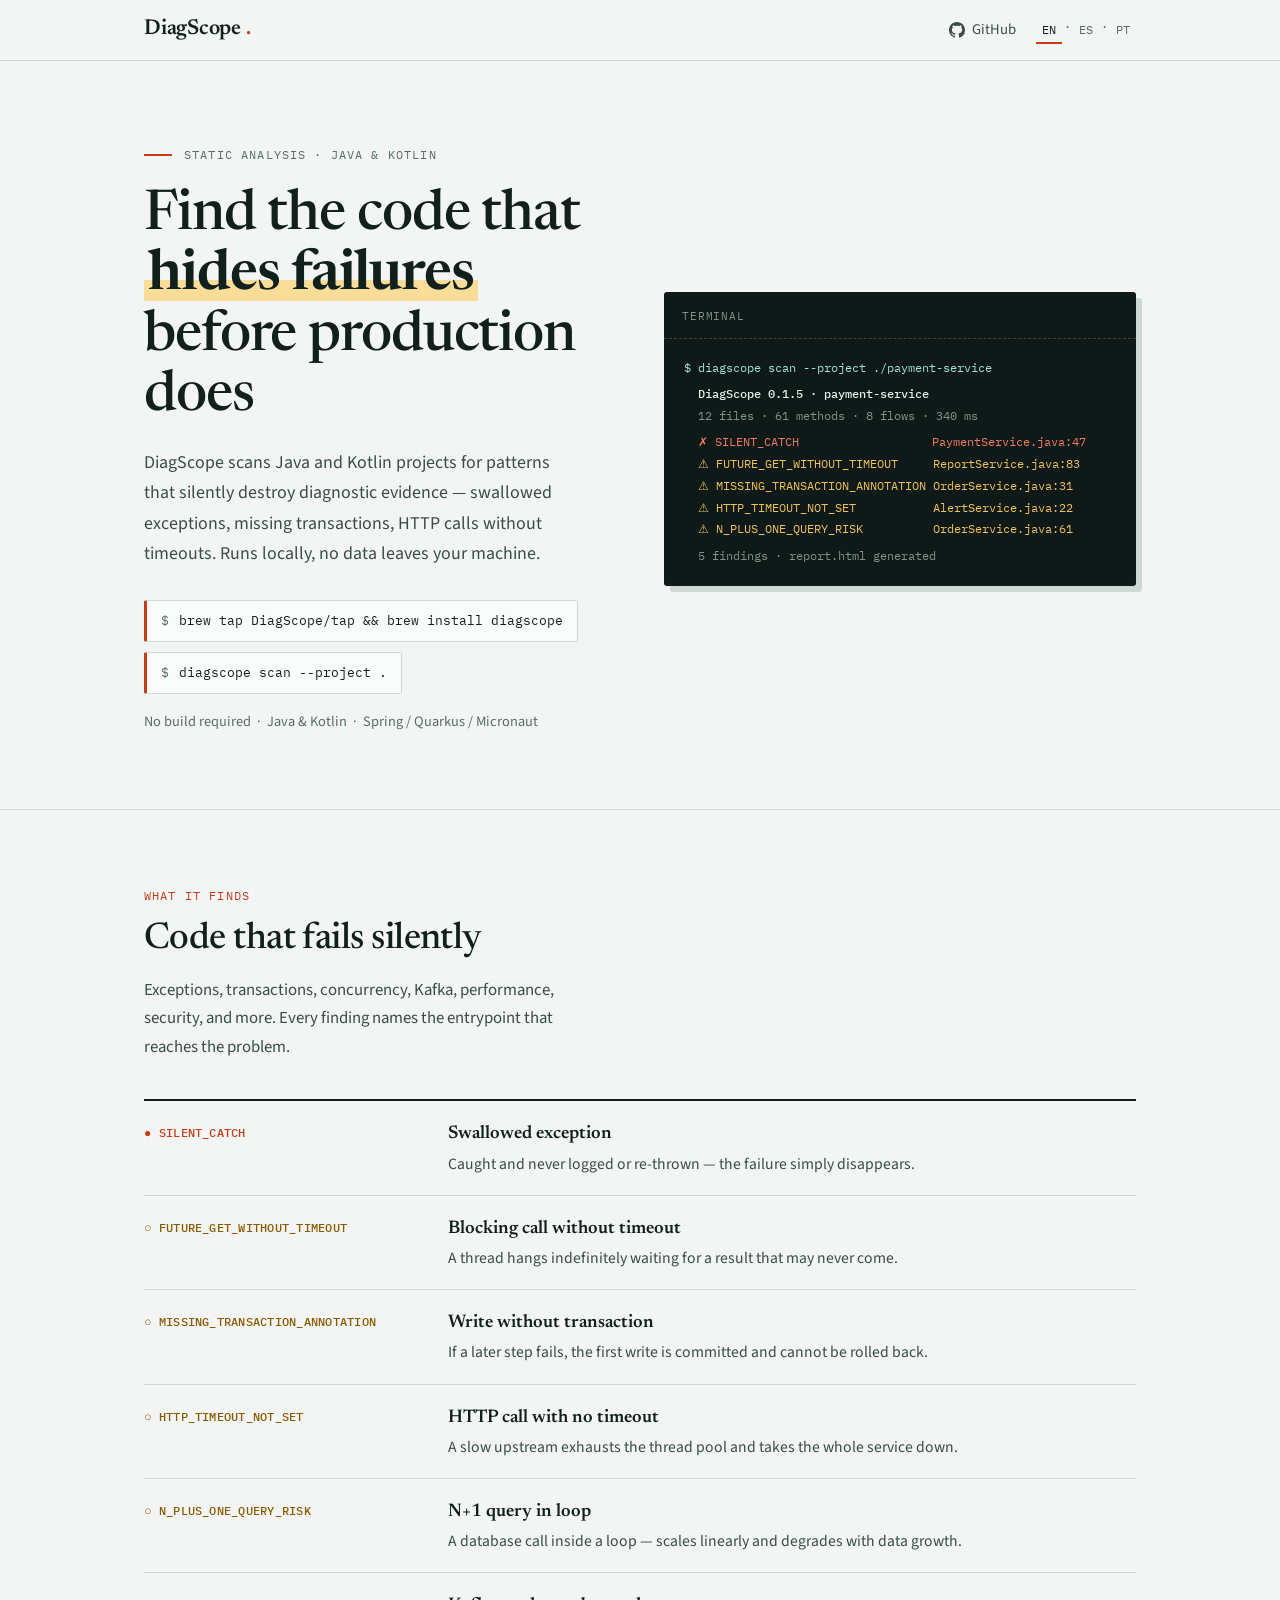
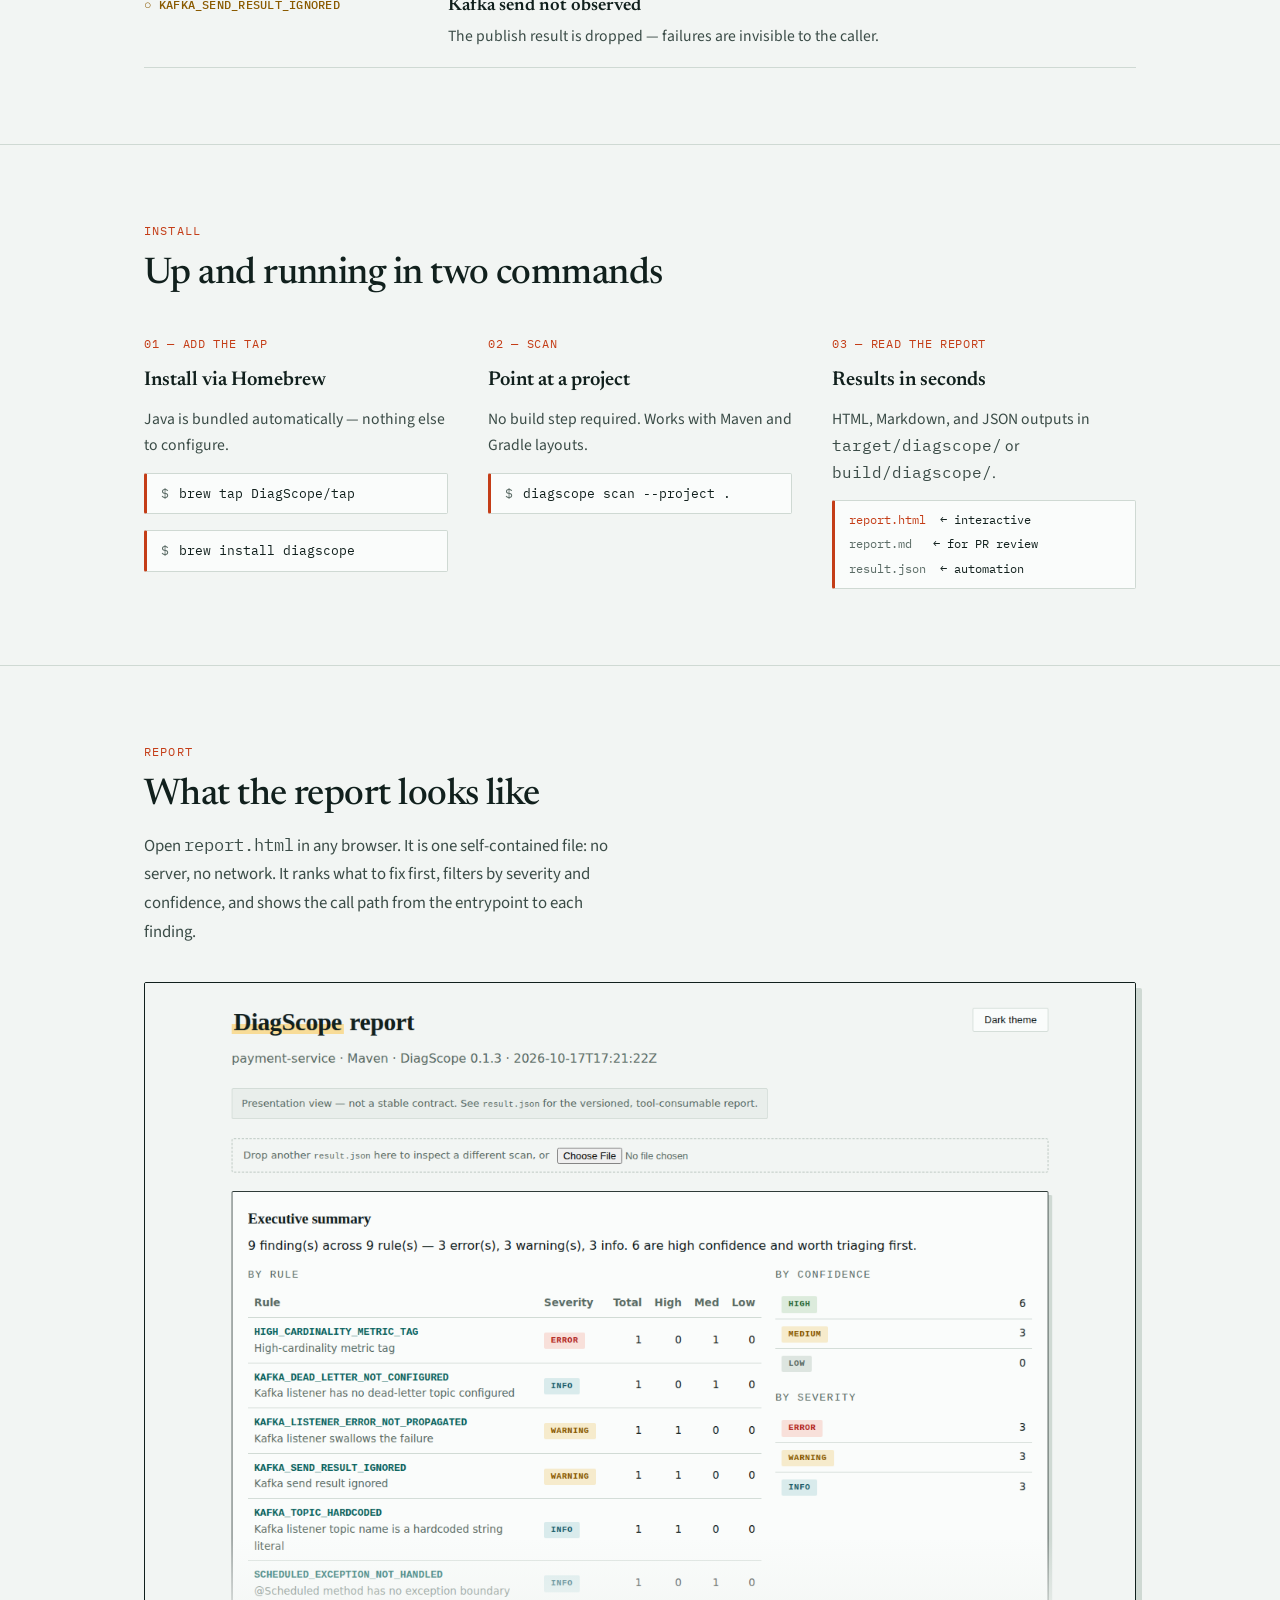
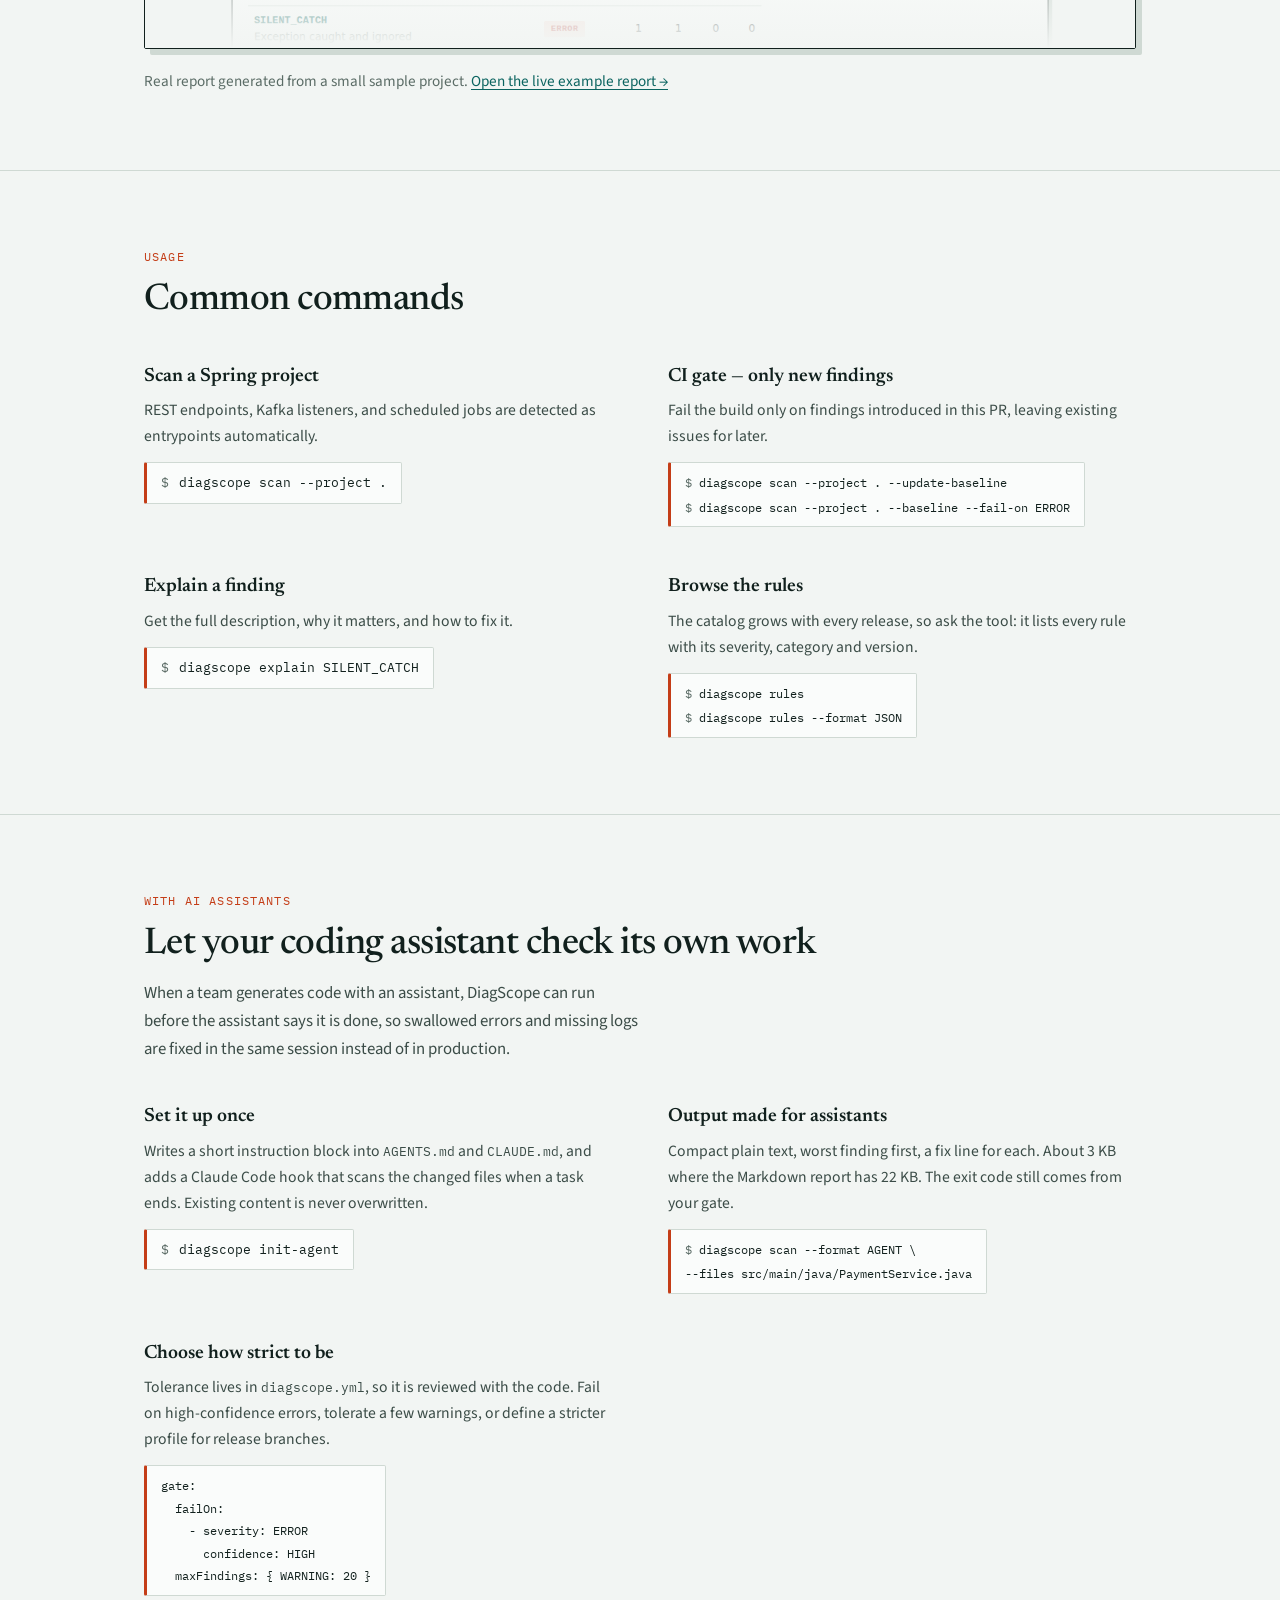
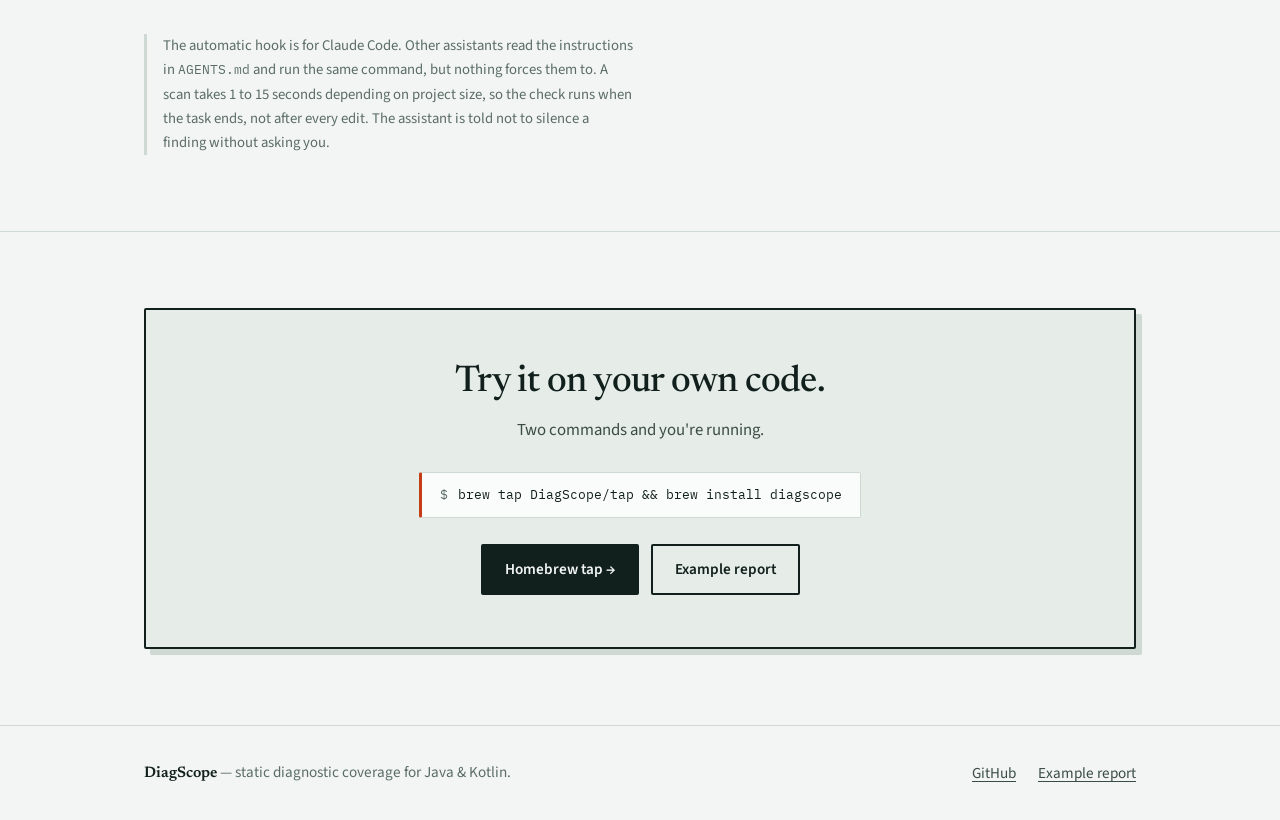
==== commit f54727bd: "site: show 0.1.5 Co-Authored-By: Claude Sonnet 5.5 <noreply@anthropic.com> Claude-Session: https://c" ====
--- a/index.html
+++ b/index.html
@@ -51,7 +51,7 @@
       <div class="term-body">
         <span class="tl tl-cmd">$ diagscope scan --project ./payment-service</span>
         <span class="tl tl-gap"></span>
-        <span class="tl tl-brand">  DiagScope 0.1.4 · payment-service</span>
+        <span class="tl tl-brand">  DiagScope 0.1.5 · payment-service</span>
         <span class="tl tl-dim">  12 files · 61 methods · 8 flows · 340 ms</span>
         <span class="tl tl-gap"></span>
         <span class="tl tl-err">  ✗ SILENT_CATCH                   PaymentService.java:47</span>
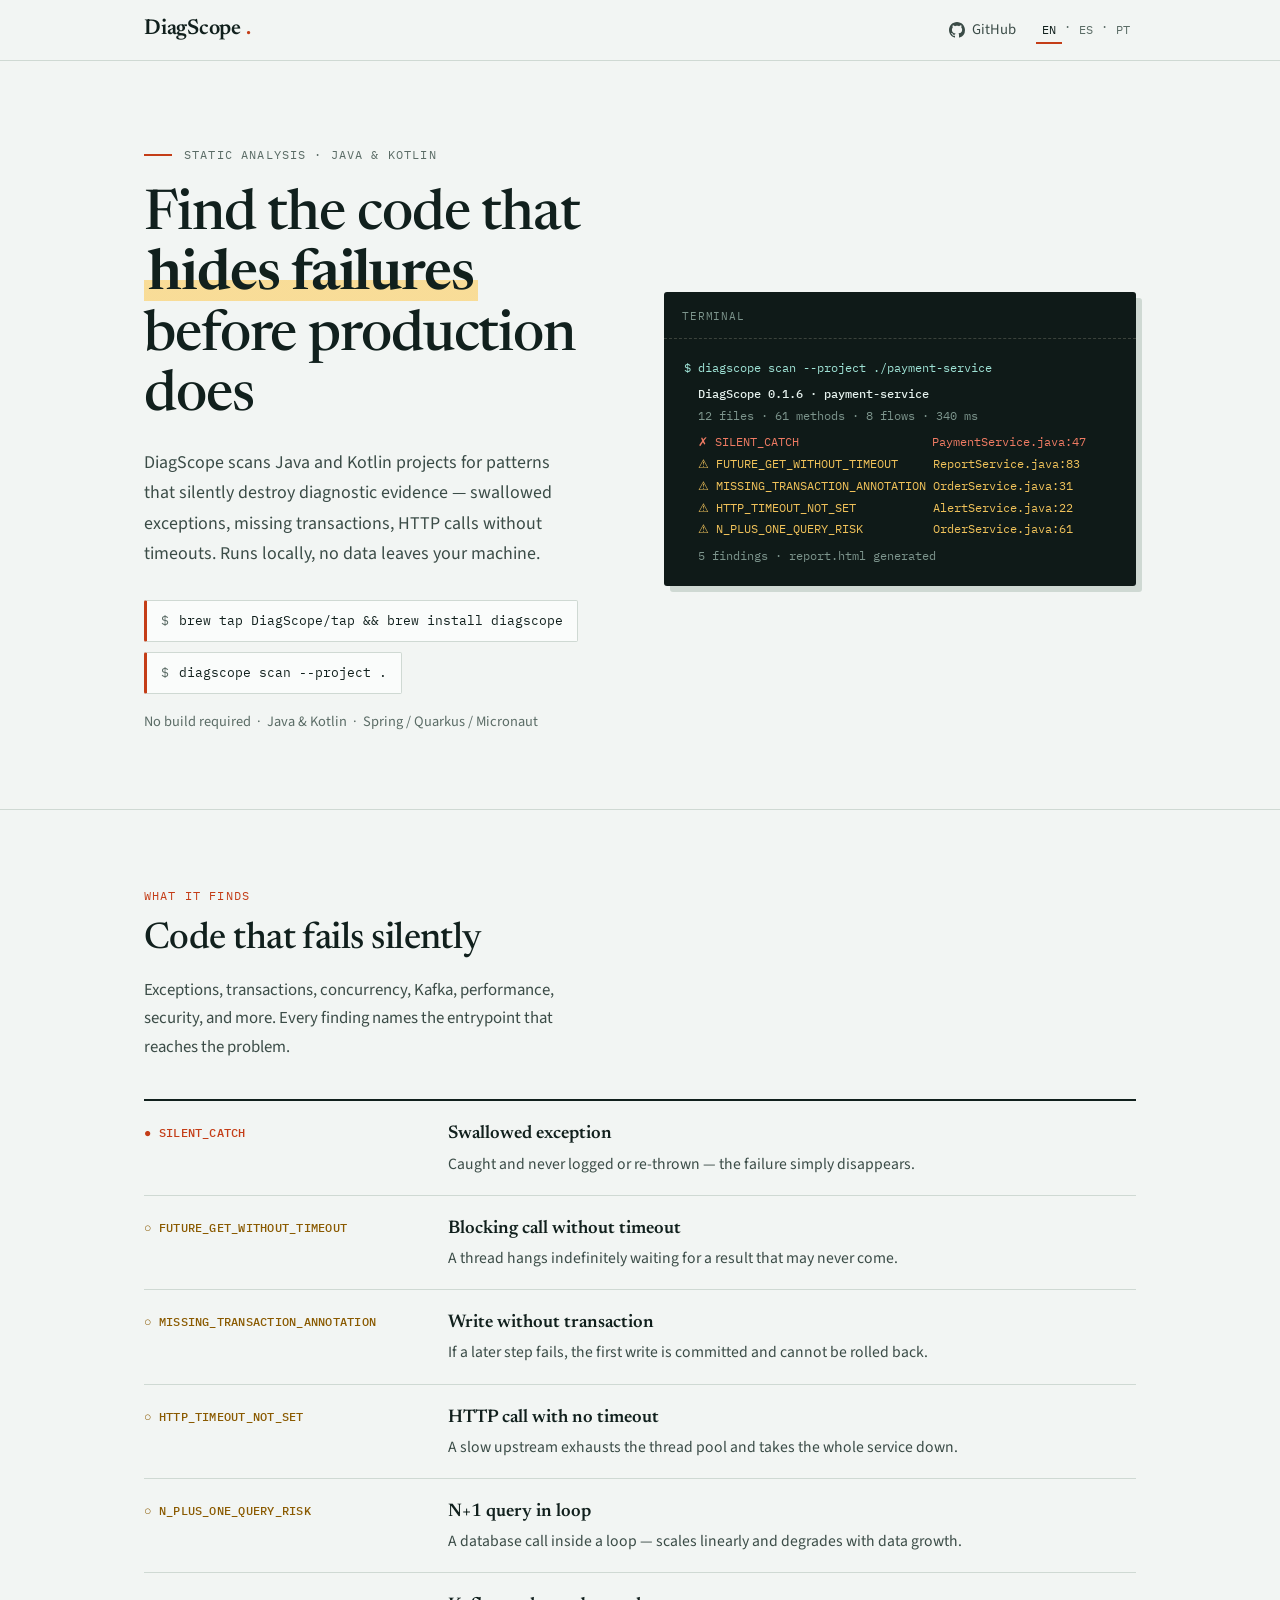
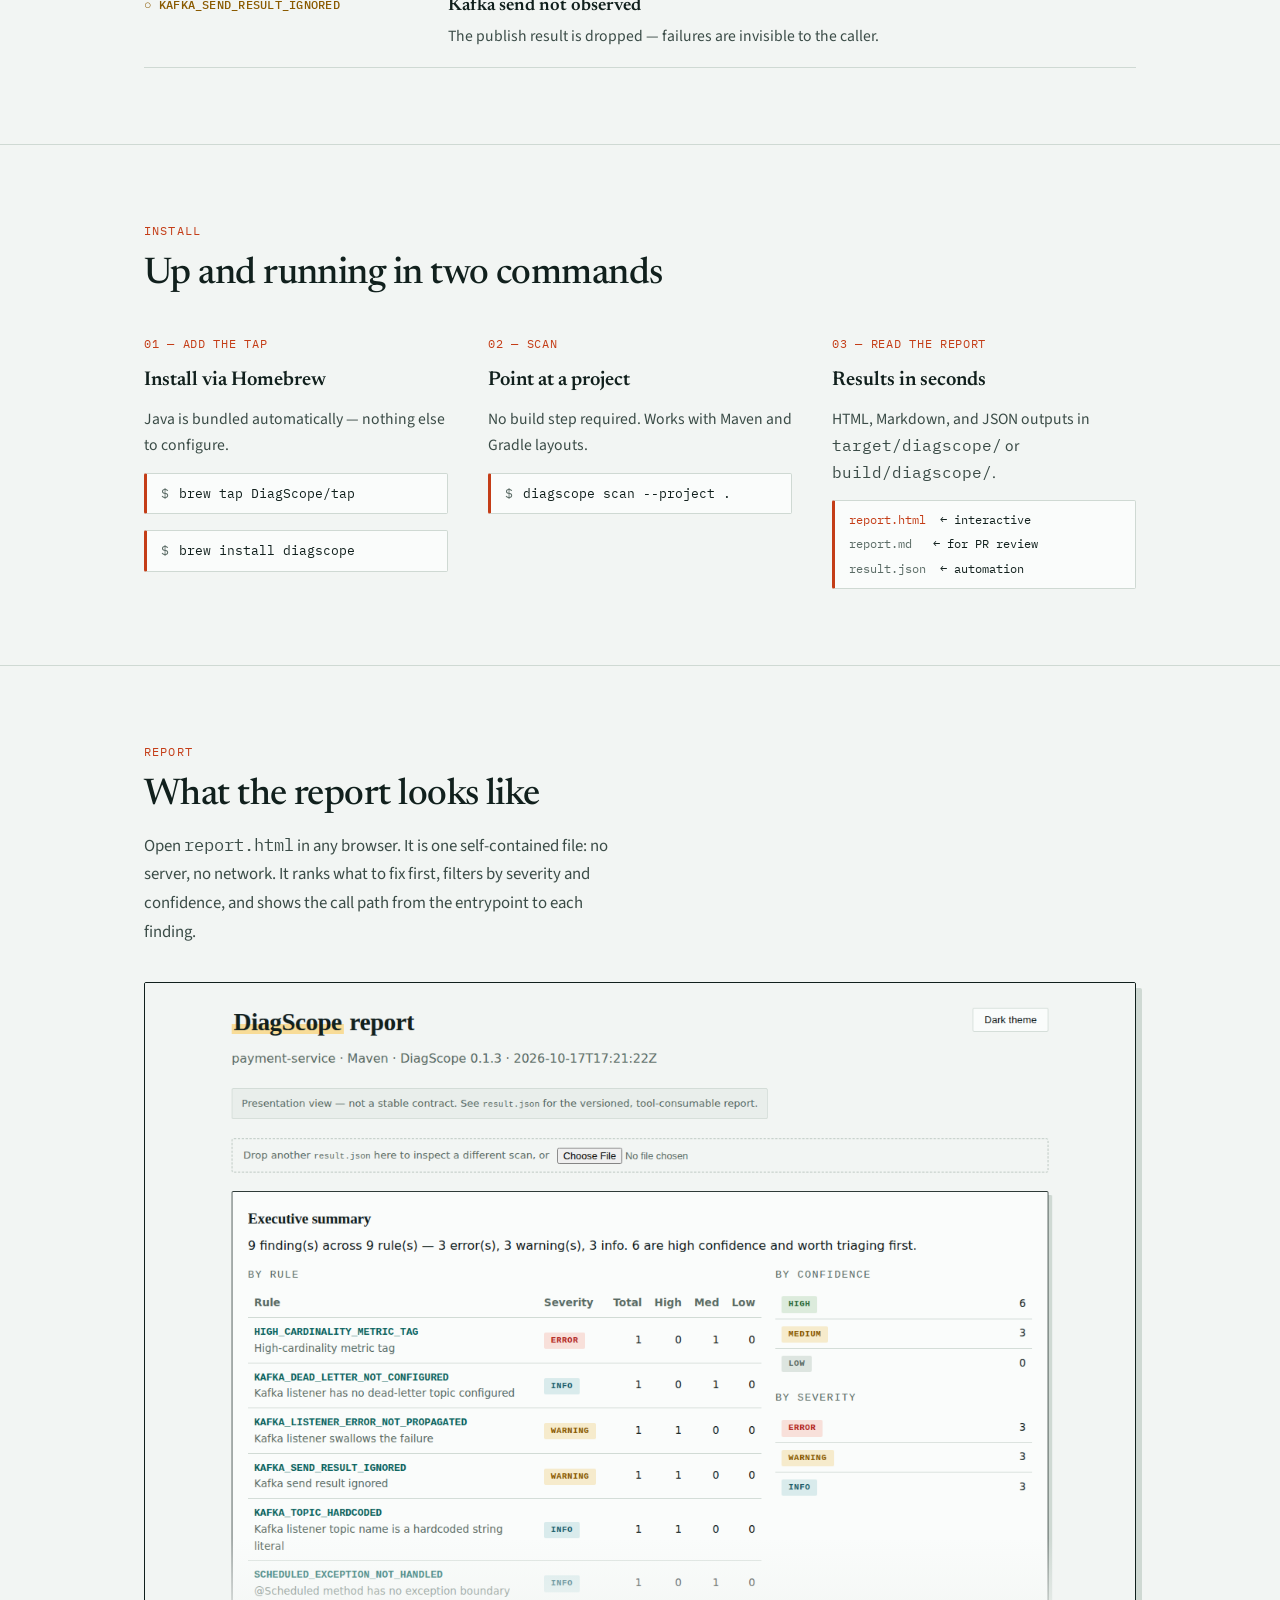
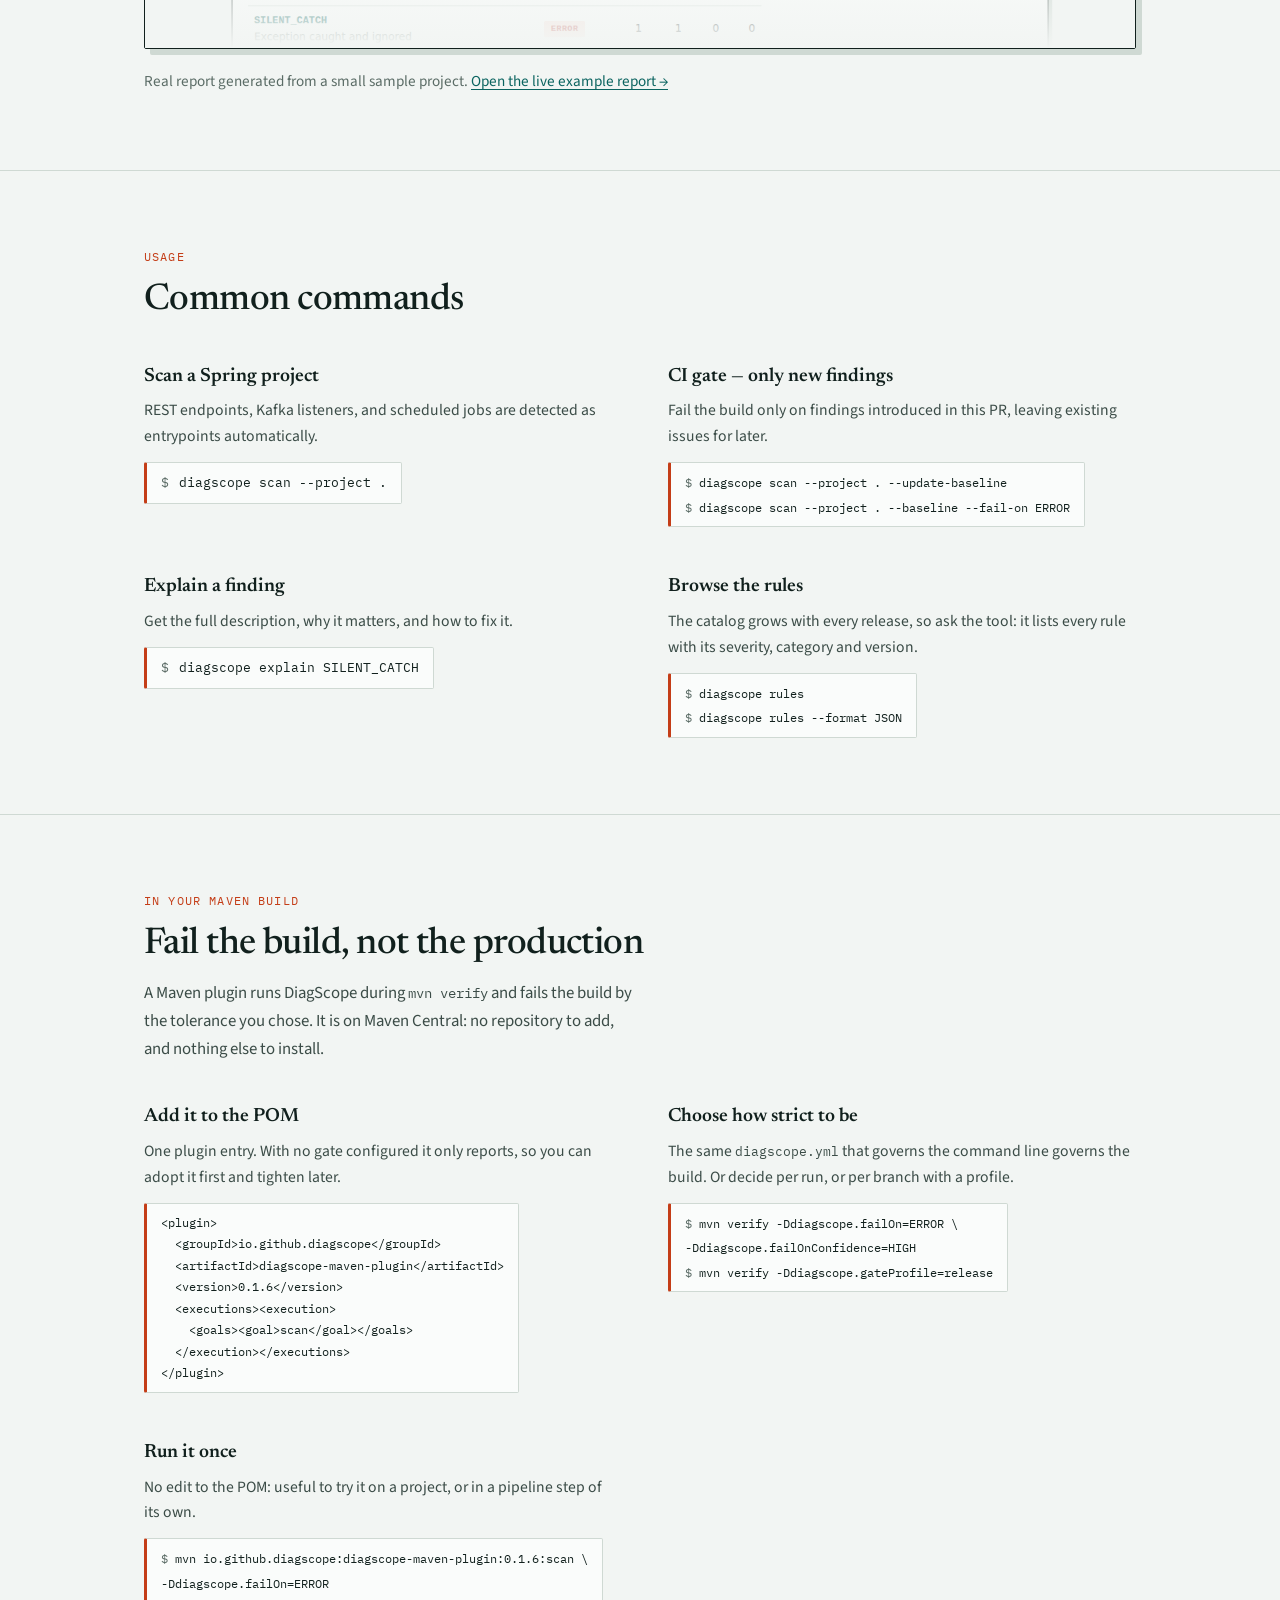
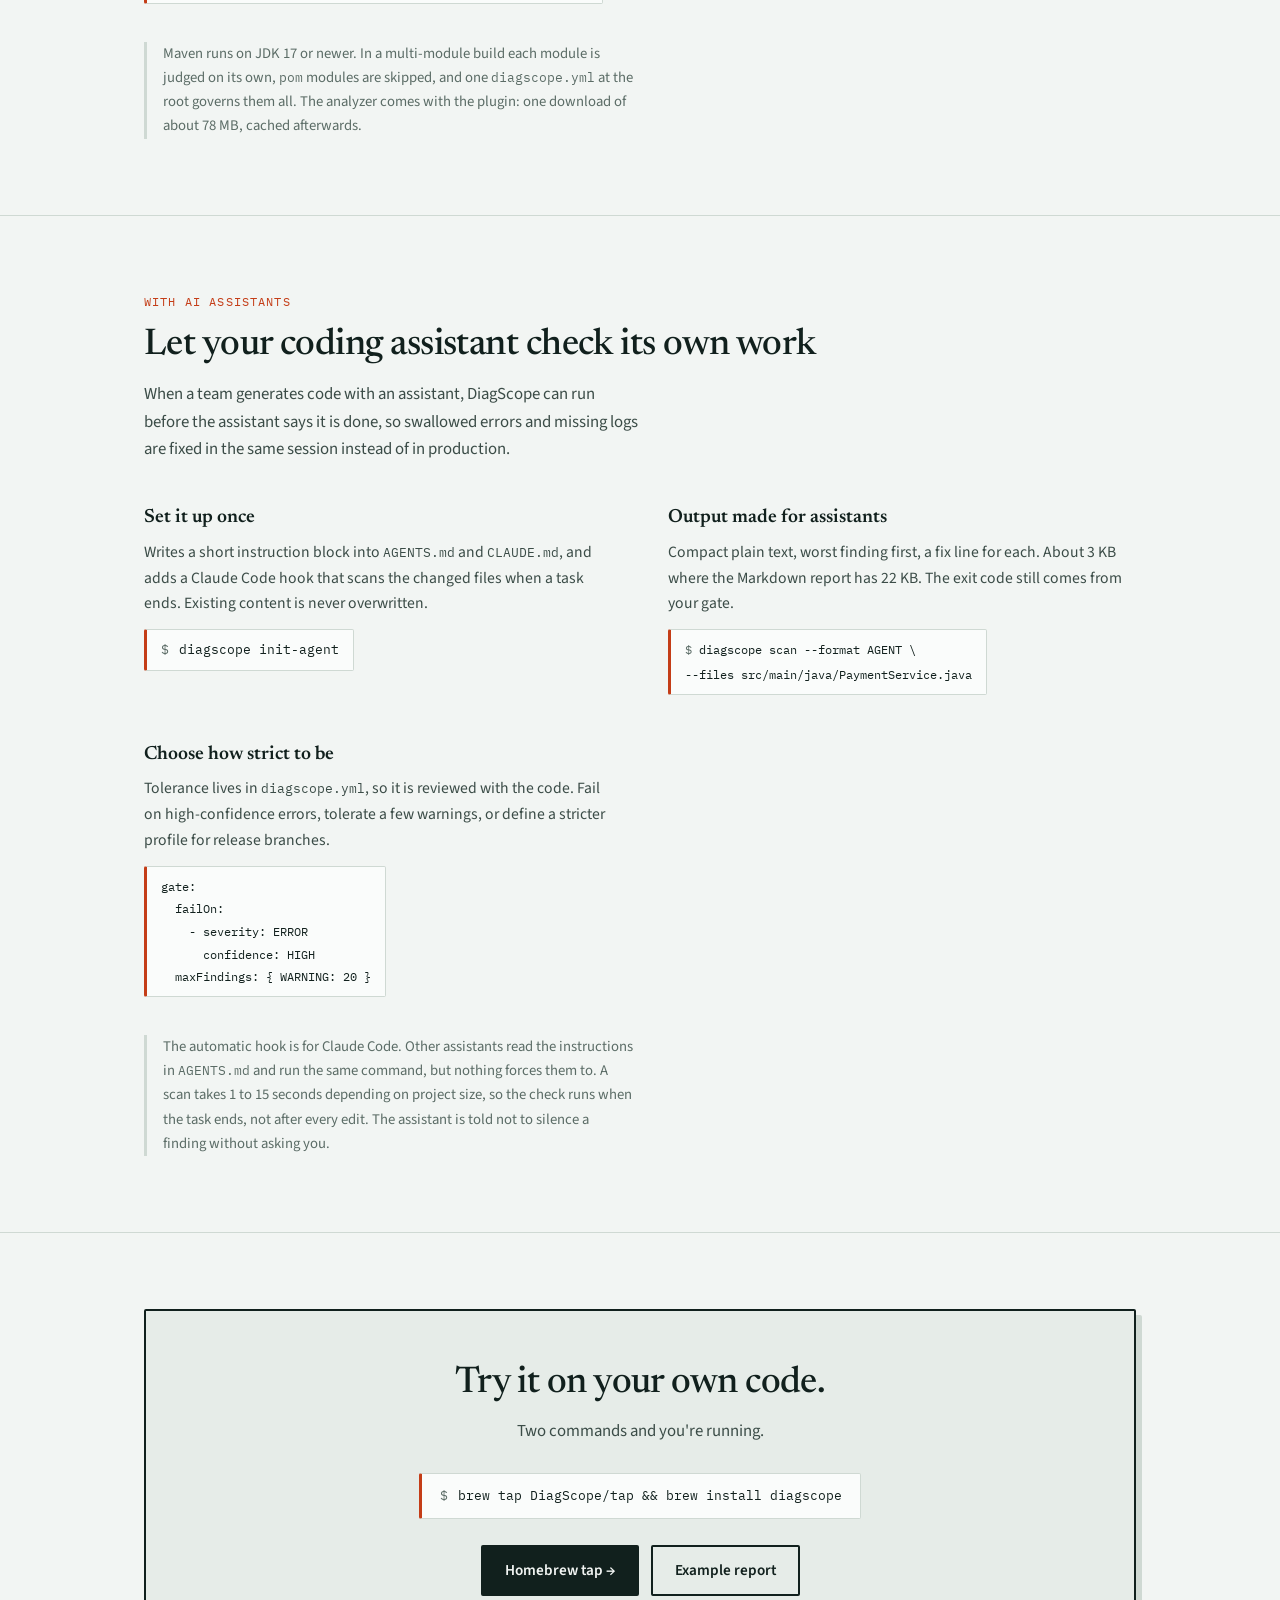
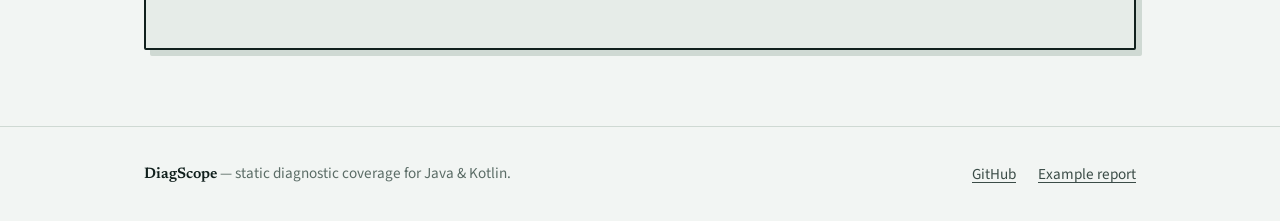
==== commit b8f0cf45: "site: how to use the Maven plugin (EN/ES/PT), show 0.1.6 Co-Authored-By: Claude Sonnet 5.5 <noreply@" ====
--- a/index.html
+++ b/index.html
@@ -51,7 +51,7 @@
       <div class="term-body">
         <span class="tl tl-cmd">$ diagscope scan --project ./payment-service</span>
         <span class="tl tl-gap"></span>
-        <span class="tl tl-brand">  DiagScope 0.1.5 · payment-service</span>
+        <span class="tl tl-brand">  DiagScope 0.1.6 · payment-service</span>
         <span class="tl tl-dim">  12 files · 61 methods · 8 flows · 340 ms</span>
         <span class="tl tl-gap"></span>
         <span class="tl tl-err">  ✗ SILENT_CATCH                   PaymentService.java:47</span>
@@ -187,6 +187,48 @@
   </div>
 </section>
 
+<section class="use maven" id="maven">
+  <div class="wrap">
+    <span class="sec-label">In your Maven build</span>
+    <h2>Fail the build, not the production</h2>
+    <p class="ai-intro">A Maven plugin runs DiagScope during <code>mvn verify</code> and fails the build by the tolerance you chose. It is on Maven Central: no repository to add, and nothing else to install.</p>
+    <div class="use-grid">
+      <div class="use-item">
+        <h3>Add it to the POM</h3>
+        <p>One plugin entry. With no gate configured it only reports, so you can adopt it first and tighten later.</p>
+        <div class="cmd" style="flex-direction:column;align-items:flex-start;gap:2px;font-size:.74rem;">
+          <span class="g" style="white-space:pre">&lt;plugin&gt;</span>
+          <span class="g" style="white-space:pre">  &lt;groupId&gt;io.github.diagscope&lt;/groupId&gt;</span>
+          <span class="g" style="white-space:pre">  &lt;artifactId&gt;diagscope-maven-plugin&lt;/artifactId&gt;</span>
+          <span class="g" style="white-space:pre">  &lt;version&gt;0.1.6&lt;/version&gt;</span>
+          <span class="g" style="white-space:pre">  &lt;executions&gt;&lt;execution&gt;</span>
+          <span class="g" style="white-space:pre">    &lt;goals&gt;&lt;goal&gt;scan&lt;/goal&gt;&lt;/goals&gt;</span>
+          <span class="g" style="white-space:pre">  &lt;/execution&gt;&lt;/executions&gt;</span>
+          <span class="g" style="white-space:pre">&lt;/plugin&gt;</span>
+        </div>
+      </div>
+      <div class="use-item">
+        <h3>Choose how strict to be</h3>
+        <p>The same <code>diagscope.yml</code> that governs the command line governs the build. Or decide per run, or per branch with a profile.</p>
+        <div class="cmd" style="flex-direction:column;align-items:flex-start;gap:4px;font-size:.78rem;">
+          <span><span class="pr">$</span> <span class="g">mvn verify -Ddiagscope.failOn=ERROR \</span></span>
+          <span><span class="g">    -Ddiagscope.failOnConfidence=HIGH</span></span>
+          <span><span class="pr">$</span> <span class="g">mvn verify -Ddiagscope.gateProfile=release</span></span>
+        </div>
+      </div>
+      <div class="use-item">
+        <h3>Run it once</h3>
+        <p>No edit to the POM: useful to try it on a project, or in a pipeline step of its own.</p>
+        <div class="cmd" style="flex-direction:column;align-items:flex-start;gap:4px;font-size:.78rem;">
+          <span><span class="pr">$</span> <span class="g">mvn io.github.diagscope:diagscope-maven-plugin:0.1.6:scan \</span></span>
+          <span><span class="g">    -Ddiagscope.failOn=ERROR</span></span>
+        </div>
+      </div>
+    </div>
+    <p class="ai-note">Maven runs on JDK 17 or newer. In a multi-module build each module is judged on its own, <code>pom</code> modules are skipped, and one <code>diagscope.yml</code> at the root governs them all. The analyzer comes with the plugin: one download of about 78 MB, cached afterwards.</p>
+  </div>
+</section>
+
 <section class="use ai" id="ai">
   <div class="wrap">
     <span class="sec-label">With AI assistants</span>
--- a/assets/site.css
+++ b/assets/site.css
@@ -214,3 +214,7 @@
 .ai-intro { max-width: 62ch; font-size: 1.05rem; color: var(--ink2); margin-top: 14px; }
 .ai-note { max-width: 70ch; margin-top: 38px; padding-left: 16px; border-left: 3px solid var(--line); font-size: .92rem; color: var(--muted); }
 .ai-note code, .ai-intro code, .use-item code { font-size: .86em; }
+
+/* A long line of code scrolls inside its own block instead of widening the page on a phone. */
+.use-item { min-width: 0; }
+.use-item .cmd { max-width: 100%; overflow-x: auto; }
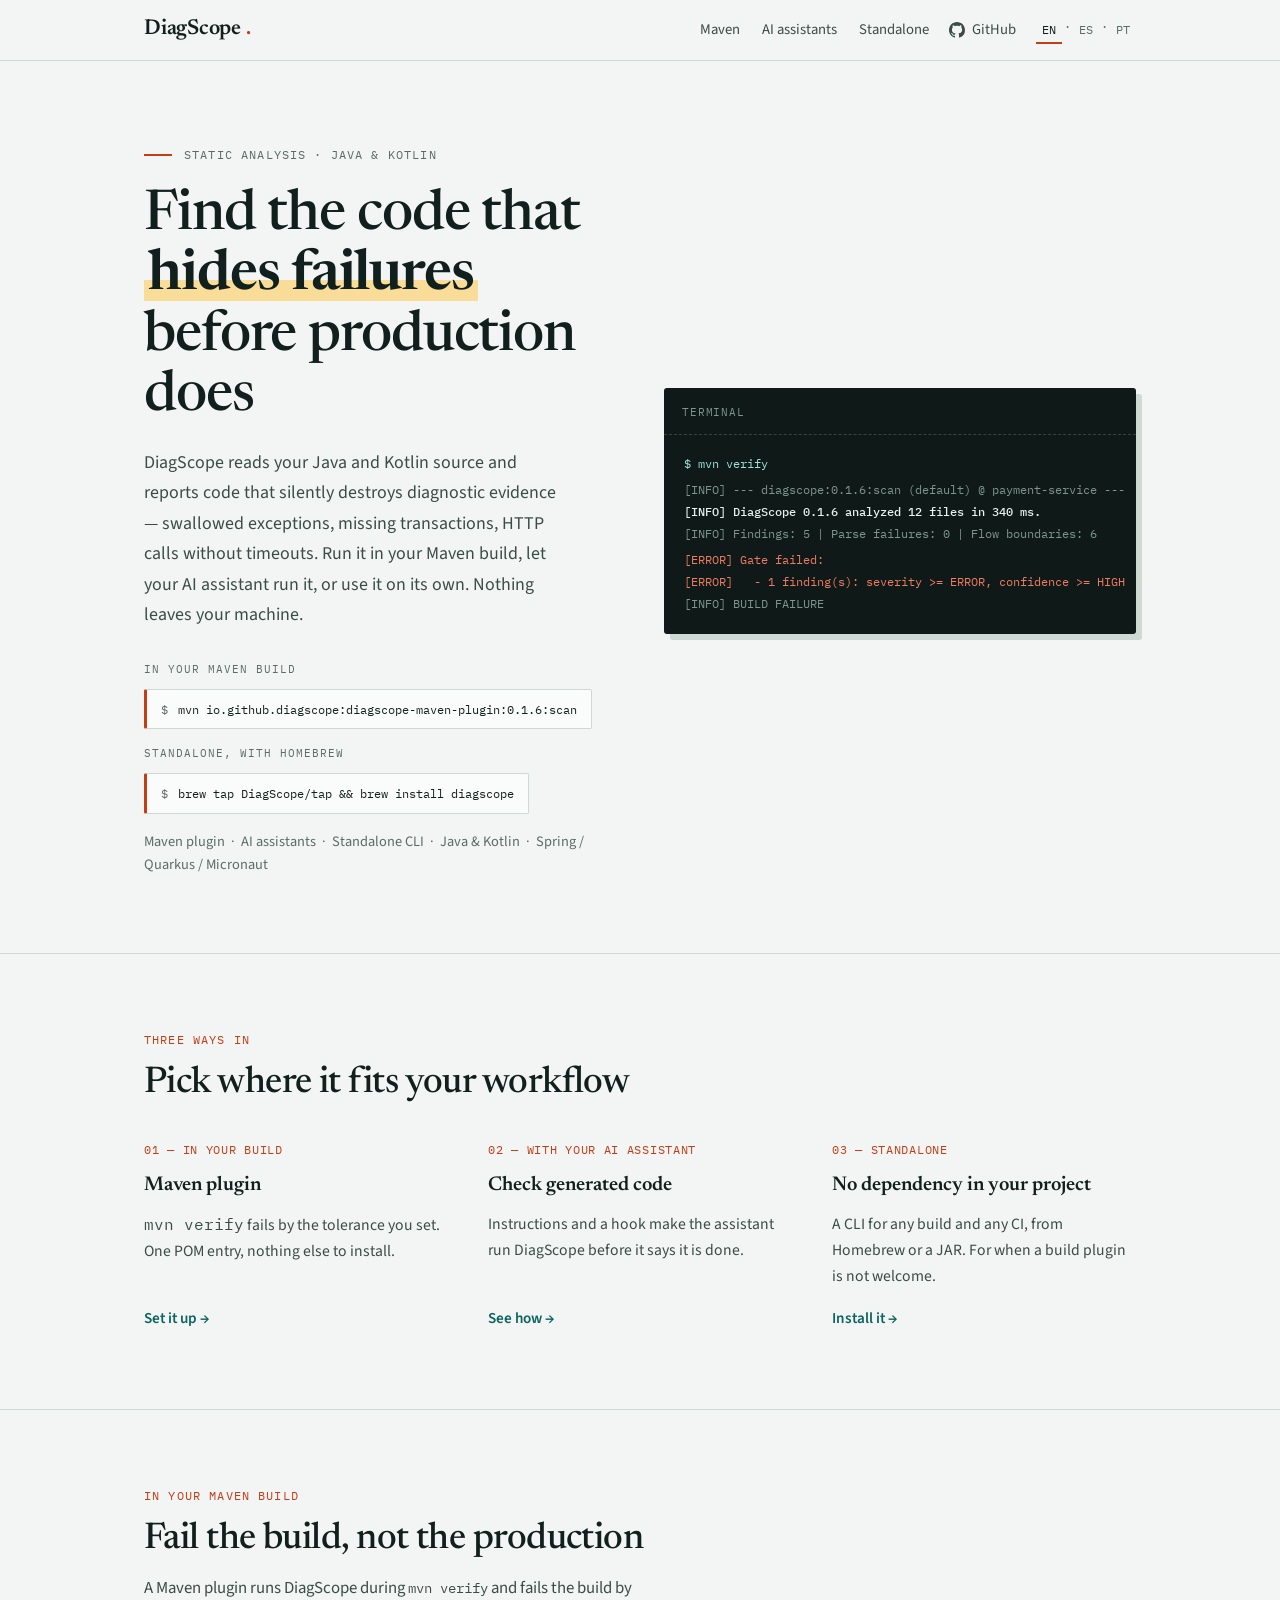
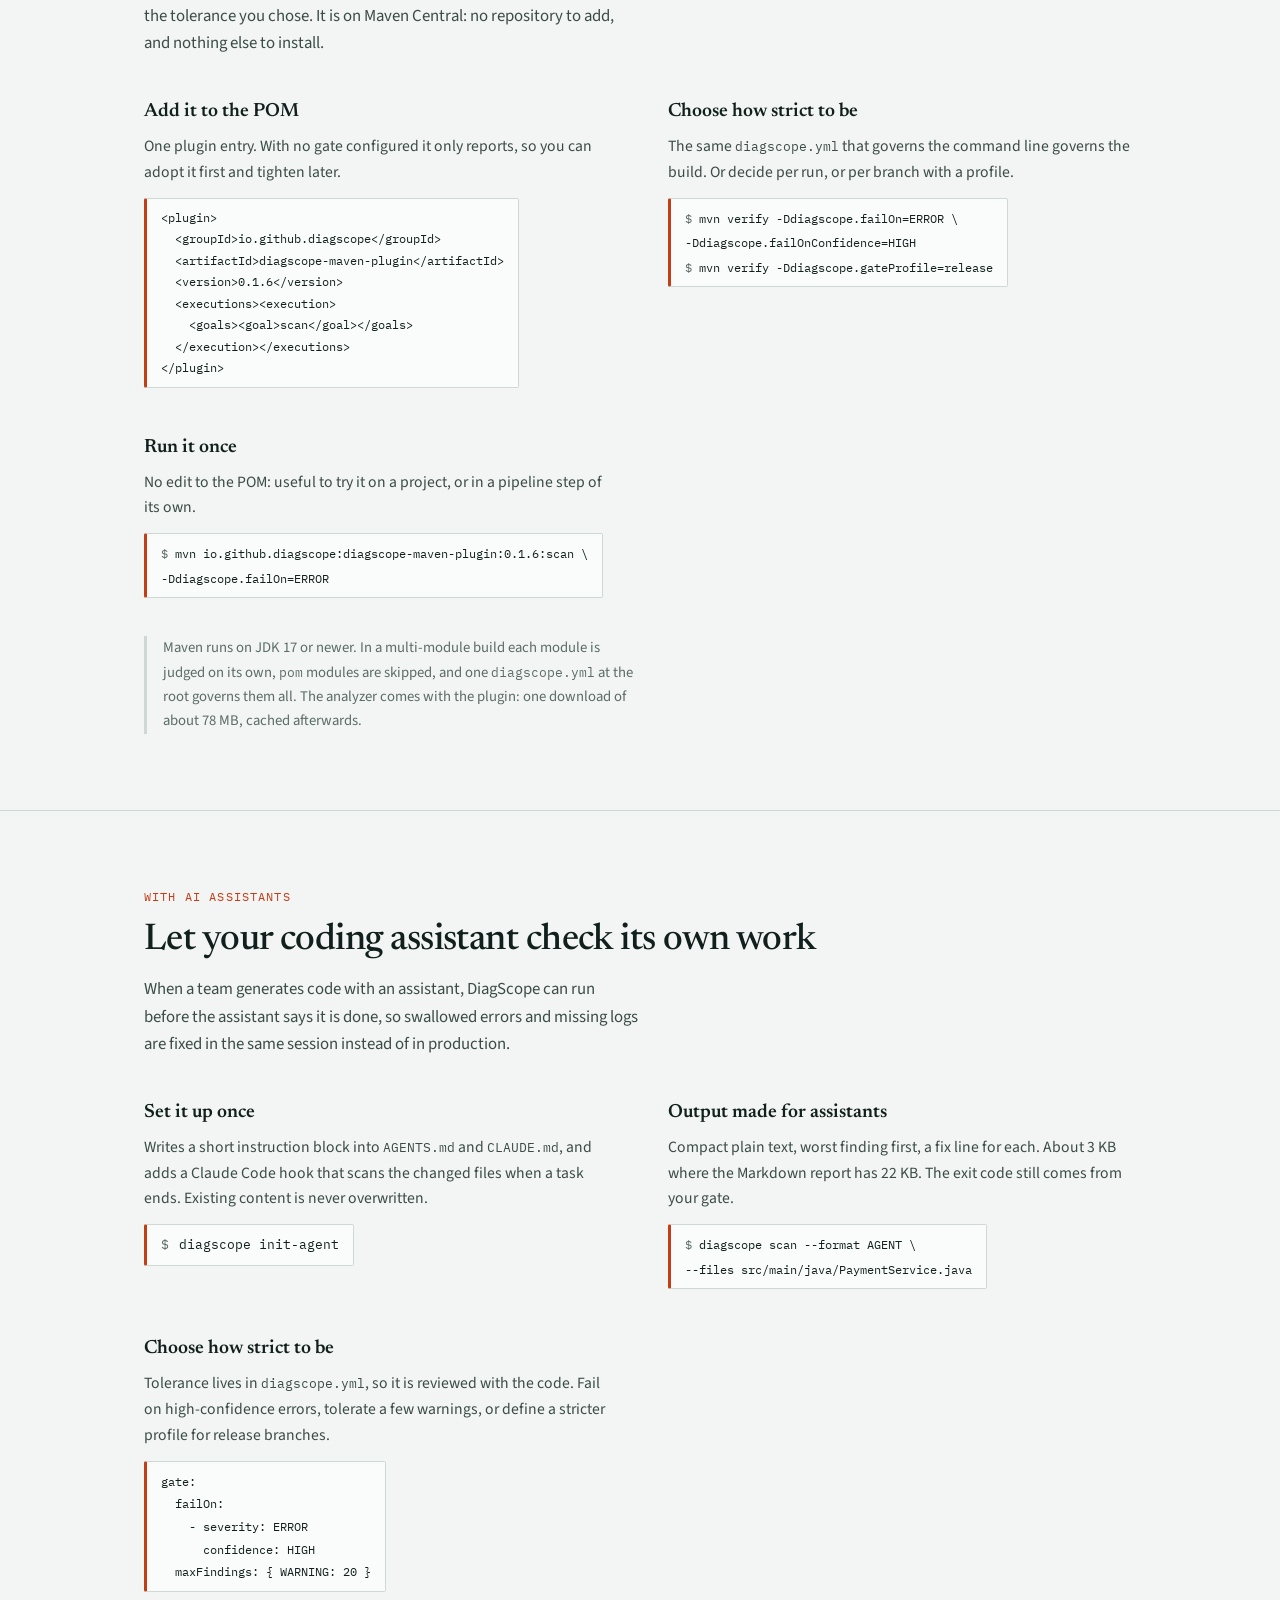
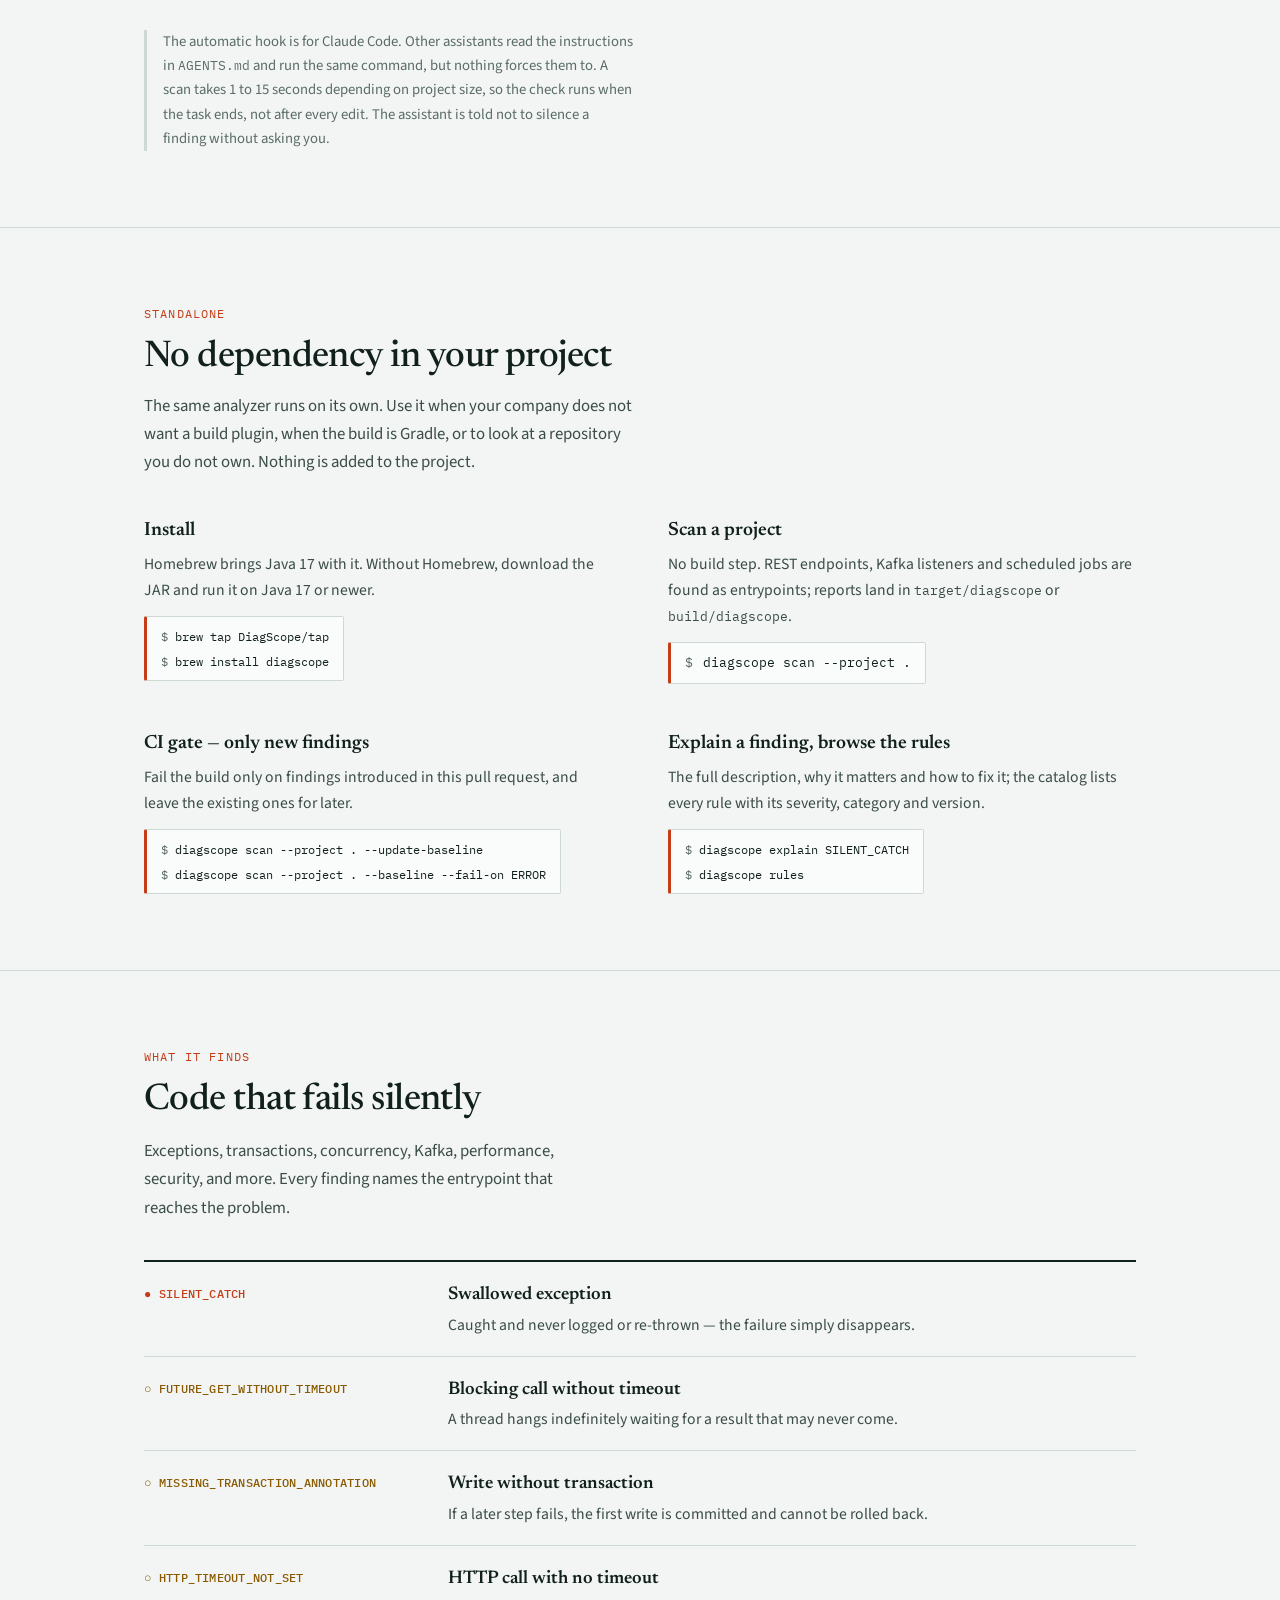
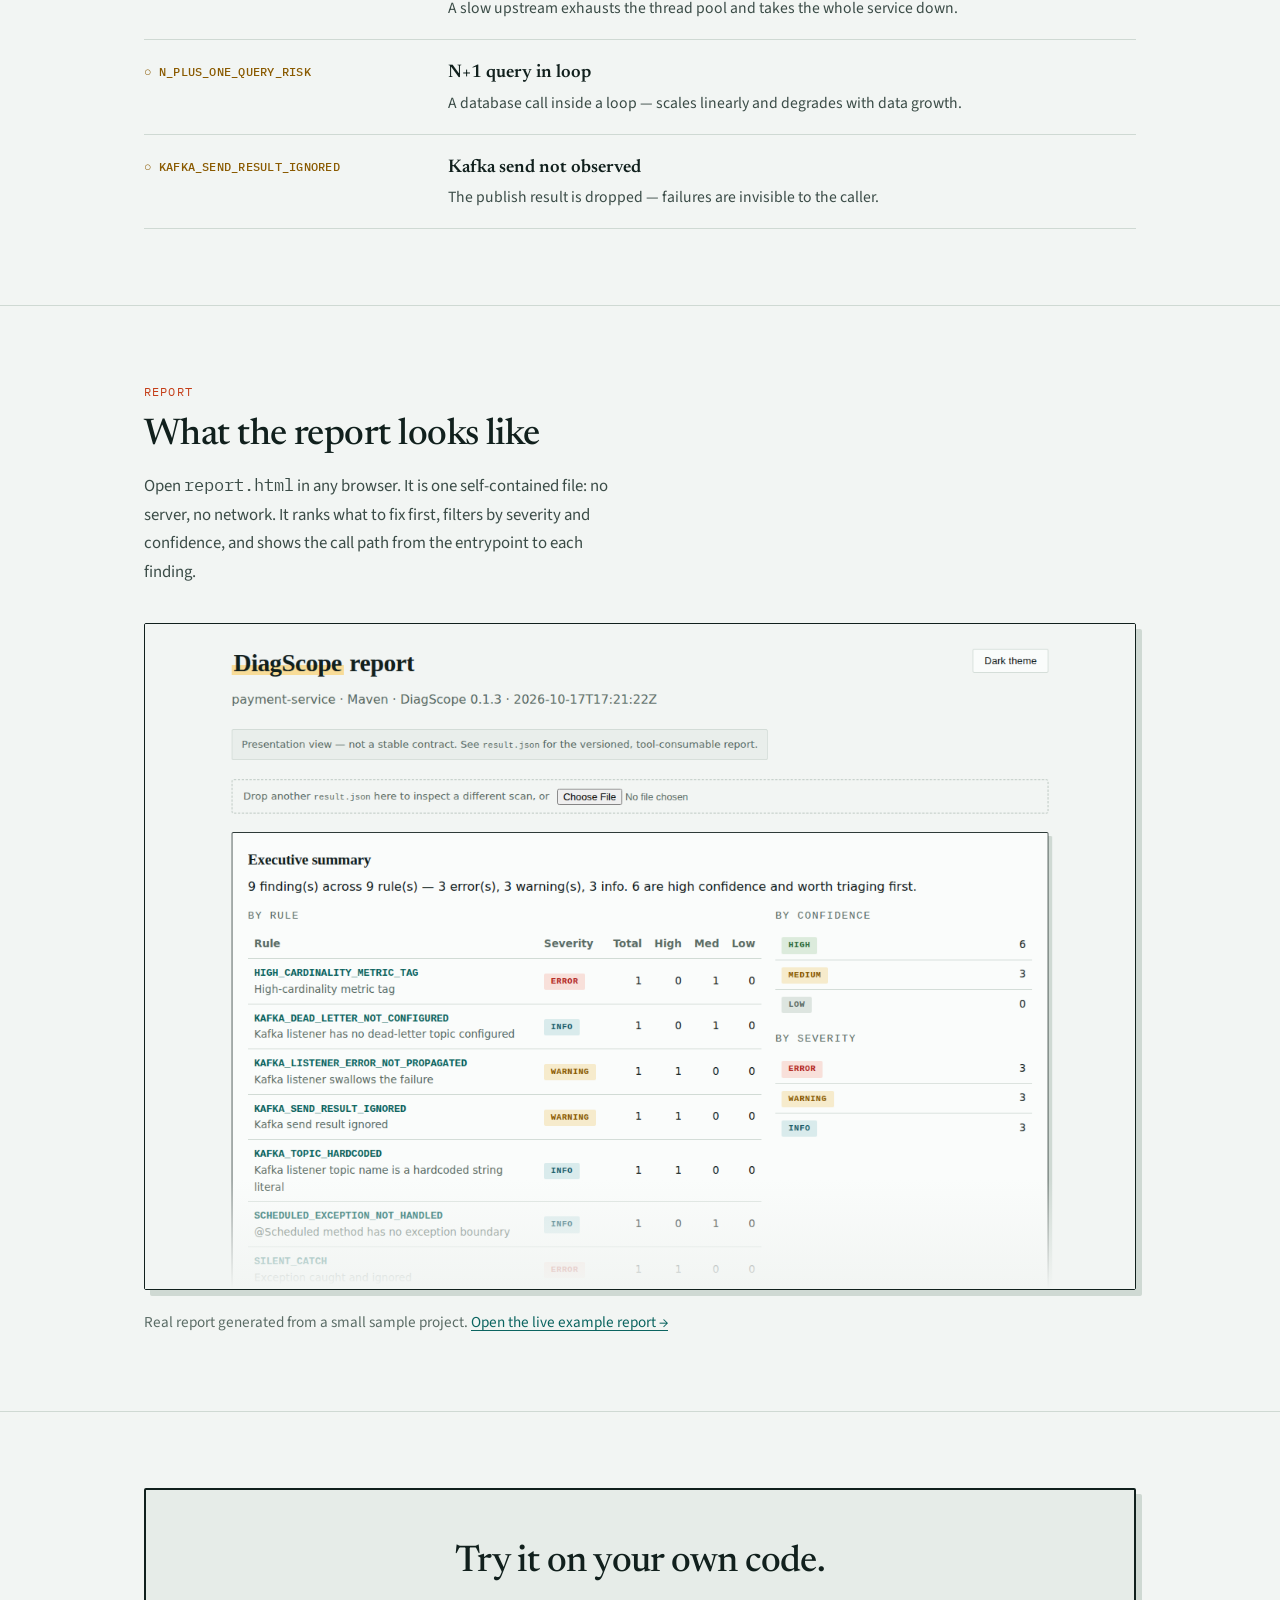
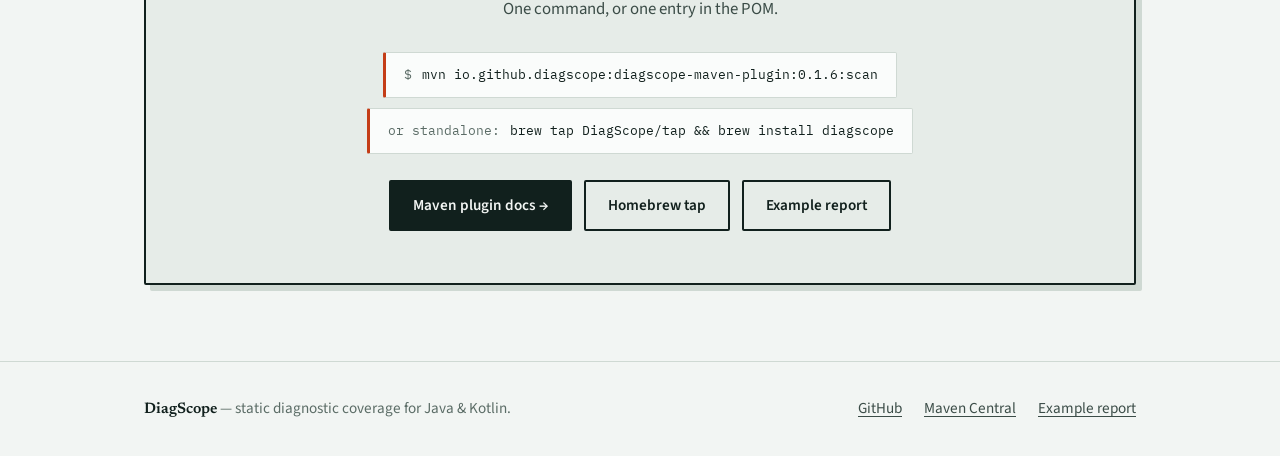
==== commit 0375177d: "site: reorder for developers — Maven plugin first, then AI assistants, then standalone The hero lead" ====
--- a/index.html
+++ b/index.html
@@ -4,7 +4,7 @@
 <meta charset="UTF-8">
 <meta name="viewport" content="width=device-width, initial-scale=1.0">
 <title>DiagScope — Static analysis for Java &amp; Kotlin</title>
-<meta name="description" content="DiagScope finds code that silently destroys diagnostic evidence — swallowed exceptions, missing transactions, HTTP calls without timeouts, and more.">
+<meta name="description" content="DiagScope finds code that silently destroys diagnostic evidence in Java and Kotlin: swallowed exceptions, missing transactions, HTTP calls without timeouts. Run it in your Maven build, with your AI assistant, or on its own.">
 <link rel="preconnect" href="https://fonts.googleapis.com">
 <link rel="preconnect" href="https://fonts.gstatic.com" crossorigin>
 <link href="https://fonts.googleapis.com/css2?family=IBM+Plex+Mono:wght@400;500&family=Newsreader:ital,opsz,wght@0,6..72,400;0,6..72,500;0,6..72,600;1,6..72,400&family=Source+Sans+3:wght@400;500;600&display=swap" rel="stylesheet">
@@ -20,6 +20,8 @@
             DiagScope
     </a>
     <div class="nav-right">
+      <div class="nav-links"><a href="#maven">Maven</a><a href="#ai">AI assistants</a><a href="#standalone">Standalone</a></div>
+      
       <a href="https://github.com/DiagScope/homebrew-tap" class="nav-gh" target="_blank" rel="noopener">
         <svg viewBox="0 0 16 16"><path d="M8 0C3.58 0 0 3.58 0 8c0 3.54 2.29 6.53 5.47 7.59.4.07.55-.17.55-.38 0-.19-.01-.82-.01-1.49-2.01.37-2.53-.49-2.69-.94-.09-.23-.48-.94-.82-1.13-.28-.15-.68-.52-.01-.53.63-.01 1.08.58 1.23.82.72 1.21 1.87.87 2.33.66.07-.52.28-.87.51-1.07-1.78-.2-3.64-.89-3.64-3.95 0-.87.31-1.59.82-2.15-.08-.2-.36-1.02.08-2.12 0 0 .67-.21 2.2.82.64-.18 1.32-.27 2-.27.68 0 1.36.09 2 .27 1.53-1.04 2.2-.82 2.2-.82.44 1.1.16 1.92.08 2.12.51.56.82 1.27.82 2.15 0 3.07-1.87 3.75-3.65 3.95.29.25.54.73.54 1.48 0 1.07-.01 1.93-.01 2.2 0 .21.15.46.55.38A8.013 8.013 0 0016 8c0-4.42-3.58-8-8-8z"/></svg>
         GitHub
@@ -36,152 +38,57 @@
     <div>
       <span class="badge">Static analysis · Java &amp; Kotlin</span>
       <h1>Find the code that <em>hides failures</em> before production does</h1>
-      <p class="hero-sub">DiagScope scans Java and Kotlin projects for patterns that silently destroy diagnostic evidence — swallowed exceptions, missing transactions, HTTP calls without timeouts. Runs locally, no data leaves your machine.</p>
+      <p class="hero-sub">DiagScope reads your Java and Kotlin source and reports code that silently destroys diagnostic evidence — swallowed exceptions, missing transactions, HTTP calls without timeouts. Run it in your Maven build, let your AI assistant run it, or use it on its own. Nothing leaves your machine.</p>
       <div class="hero-cmds">
+        <span class="cmd-cap">In your Maven build</span>
+        <div class="cmd"><span class="pr">$</span> <span class="g">mvn io.github.diagscope:diagscope-maven-plugin:0.1.6:scan</span></div>
+        <span class="cmd-cap">Standalone, with Homebrew</span>
         <div class="cmd"><span class="pr">$</span> <span class="g">brew tap DiagScope/tap &amp;&amp; brew install diagscope</span></div>
-        <div class="cmd"><span class="pr">$</span> <span class="g">diagscope scan --project .</span></div>
-      </div>
-      <p class="hero-note">No build required &nbsp;·&nbsp; Java &amp; Kotlin &nbsp;·&nbsp; Spring / Quarkus / Micronaut</p>
-    </div>
-
-    <div class="term" aria-label="Example terminal output">
+      </div>
+      <p class="hero-note">Maven plugin &nbsp;·&nbsp; AI assistants &nbsp;·&nbsp; Standalone CLI &nbsp;·&nbsp; Java &amp; Kotlin &nbsp;·&nbsp; Spring / Quarkus / Micronaut</p>
+    </div>
+
+    <div class="term" aria-label="Example Maven build output">
       <div class="term-bar">
         <span class="term-label">terminal</span>
       </div>
       <div class="term-body">
-        <span class="tl tl-cmd">$ diagscope scan --project ./payment-service</span>
+        <span class="tl tl-cmd">$ mvn verify</span>
         <span class="tl tl-gap"></span>
-        <span class="tl tl-brand">  DiagScope 0.1.6 · payment-service</span>
-        <span class="tl tl-dim">  12 files · 61 methods · 8 flows · 340 ms</span>
+        <span class="tl tl-dim">[INFO] --- diagscope:0.1.6:scan (default) @ payment-service ---</span>
+        <span class="tl tl-brand">[INFO] DiagScope 0.1.6 analyzed 12 files in 340 ms.</span>
+        <span class="tl tl-dim">[INFO] Findings: 5 | Parse failures: 0 | Flow boundaries: 6</span>
         <span class="tl tl-gap"></span>
-        <span class="tl tl-err">  ✗ SILENT_CATCH                   PaymentService.java:47</span>
-        <span class="tl tl-warn">  ⚠ FUTURE_GET_WITHOUT_TIMEOUT     ReportService.java:83</span>
-        <span class="tl tl-warn">  ⚠ MISSING_TRANSACTION_ANNOTATION OrderService.java:31</span>
-        <span class="tl tl-warn">  ⚠ HTTP_TIMEOUT_NOT_SET           AlertService.java:22</span>
-        <span class="tl tl-warn">  ⚠ N_PLUS_ONE_QUERY_RISK          OrderService.java:61</span>
-        <span class="tl tl-gap"></span>
-        <span class="tl tl-fin">  5 findings · report.html generated</span>
+        <span class="tl tl-err">[ERROR] Gate failed:</span>
+        <span class="tl tl-err">[ERROR]   - 1 finding(s): severity &gt;= ERROR, confidence &gt;= HIGH</span>
+        <span class="tl tl-fin">[INFO] BUILD FAILURE</span>
       </div>
     </div>
   </div>
 </header>
 
-<section class="what">
-  <div class="wrap">
-    <span class="sec-label">What it finds</span>
-    <h2>Code that fails silently</h2>
-    <p class="what-sub">Exceptions, transactions, concurrency, Kafka, performance, security, and more. Every finding names the entrypoint that reaches the problem.</p>
-    <div class="findings">
-      <div class="finding">
-        <span class="finding-id f-err">SILENT_CATCH</span>
-        <h3>Swallowed exception</h3>
-        <p>Caught and never logged or re-thrown — the failure simply disappears.</p>
-      </div>
-      <div class="finding">
-        <span class="finding-id f-warn">FUTURE_GET_WITHOUT_TIMEOUT</span>
-        <h3>Blocking call without timeout</h3>
-        <p>A thread hangs indefinitely waiting for a result that may never come.</p>
-      </div>
-      <div class="finding">
-        <span class="finding-id f-warn">MISSING_TRANSACTION_ANNOTATION</span>
-        <h3>Write without transaction</h3>
-        <p>If a later step fails, the first write is committed and cannot be rolled back.</p>
-      </div>
-      <div class="finding">
-        <span class="finding-id f-warn">HTTP_TIMEOUT_NOT_SET</span>
-        <h3>HTTP call with no timeout</h3>
-        <p>A slow upstream exhausts the thread pool and takes the whole service down.</p>
-      </div>
-      <div class="finding">
-        <span class="finding-id f-warn">N_PLUS_ONE_QUERY_RISK</span>
-        <h3>N+1 query in loop</h3>
-        <p>A database call inside a loop — scales linearly and degrades with data growth.</p>
-      </div>
-      <div class="finding">
-        <span class="finding-id f-warn">KAFKA_SEND_RESULT_IGNORED</span>
-        <h3>Kafka send not observed</h3>
-        <p>The publish result is dropped — failures are invisible to the caller.</p>
-      </div>
-    </div>
-  </div>
-</section>
-
-<section class="install">
-  <div class="wrap">
-    <span class="sec-label">Install</span>
-    <h2>Up and running in two commands</h2>
+<section class="ways" id="ways">
+  <div class="wrap">
+    <span class="sec-label">Three ways in</span>
+    <h2>Pick where it fits your workflow</h2>
     <div class="steps">
       <div class="step">
-        <span class="step-n">01 — Add the tap</span>
-        <h3>Install via Homebrew</h3>
-        <p>Java is bundled automatically — nothing else to configure.</p>
-        <div class="cmd"><span class="pr">$</span> <span class="g">brew tap DiagScope/tap</span></div>
-        <div class="cmd" style="margin-top:6px;"><span class="pr">$</span> <span class="g">brew install diagscope</span></div>
+        <span class="step-n">01 — In your build</span>
+        <h3>Maven plugin</h3>
+        <p><code>mvn verify</code> fails by the tolerance you set. One POM entry, nothing else to install.</p>
+        <a class="more" href="#maven">Set it up →</a>
       </div>
       <div class="step">
-        <span class="step-n">02 — Scan</span>
-        <h3>Point at a project</h3>
-        <p>No build step required. Works with Maven and Gradle layouts.</p>
-        <div class="cmd"><span class="pr">$</span> <span class="g">diagscope scan --project .</span></div>
+        <span class="step-n">02 — With your AI assistant</span>
+        <h3>Check generated code</h3>
+        <p>Instructions and a hook make the assistant run DiagScope before it says it is done.</p>
+        <a class="more" href="#ai">See how →</a>
       </div>
       <div class="step">
-        <span class="step-n">03 — Read the report</span>
-        <h3>Results in seconds</h3>
-        <p>HTML, Markdown, and JSON outputs in <code>target/diagscope/</code> or <code>build/diagscope/</code>.</p>
-        <div class="cmd" style="flex-direction:column;align-items:flex-start;gap:4px;font-size:.76rem;">
-          <span><span style="color:var(--brand)">report.html</span> &nbsp;← interactive</span>
-          <span><span style="color:var(--muted)">report.md</span> &nbsp;&nbsp;← for PR review</span>
-          <span><span style="color:var(--muted)">result.json</span> &nbsp;← automation</span>
-        </div>
-      </div>
-    </div>
-  </div>
-</section>
-
-<section class="preview" id="report">
-  <div class="wrap">
-    <span class="sec-label">Report</span>
-    <h2>What the report looks like</h2>
-    <p class="sub">Open <code>report.html</code> in any browser. It is one self-contained file: no server, no network. It ranks what to fix first, filters by severity and confidence, and shows the call path from the entrypoint to each finding.</p>
-    <figure>
-      <a class="shot" href="example-report.html" aria-label="Open the live example report">
-        <img src="assets/report-preview.png" width="1360" height="2600" loading="lazy" alt="DiagScope HTML report: executive summary by rule, severity and confidence, a ranked "Fix these first" list, and findings with file, line and the flow that reaches them">
-      </a>
-      <figcaption>Real report generated from a small sample project. <a href="example-report.html">Open the live example report →</a></figcaption>
-    </figure>
-  </div>
-</section>
-
-<section class="use">
-  <div class="wrap">
-    <span class="sec-label">Usage</span>
-    <h2>Common commands</h2>
-    <div class="use-grid">
-      <div class="use-item">
-        <h3>Scan a Spring project</h3>
-        <p>REST endpoints, Kafka listeners, and scheduled jobs are detected as entrypoints automatically.</p>
-        <div class="cmd"><span class="pr">$</span> <span class="g">diagscope scan --project .</span></div>
-      </div>
-      <div class="use-item">
-        <h3>CI gate — only new findings</h3>
-        <p>Fail the build only on findings introduced in this PR, leaving existing issues for later.</p>
-        <div class="cmd" style="flex-direction:column;align-items:flex-start;gap:4px;font-size:.78rem;">
-          <span><span class="pr">$</span> <span class="g">diagscope scan --project . --update-baseline</span></span>
-          <span><span class="pr">$</span> <span class="g">diagscope scan --project . --baseline --fail-on ERROR</span></span>
-        </div>
-      </div>
-      <div class="use-item">
-        <h3>Explain a finding</h3>
-        <p>Get the full description, why it matters, and how to fix it.</p>
-        <div class="cmd"><span class="pr">$</span> <span class="g">diagscope explain SILENT_CATCH</span></div>
-      </div>
-      <div class="use-item">
-        <h3>Browse the rules</h3>
-        <p>The catalog grows with every release, so ask the tool: it lists every rule with its severity, category and version.</p>
-        <div class="cmd" style="flex-direction:column;align-items:flex-start;gap:4px;font-size:.78rem;">
-          <span><span class="pr">$</span> <span class="g">diagscope rules</span></span>
-          <span><span class="pr">$</span> <span class="g">diagscope rules --format JSON</span></span>
-        </div>
+        <span class="step-n">03 — Standalone</span>
+        <h3>No dependency in your project</h3>
+        <p>A CLI for any build and any CI, from Homebrew or a JAR. For when a build plugin is not welcome.</p>
+        <a class="more" href="#standalone">Install it →</a>
       </div>
     </div>
   </div>
@@ -264,17 +171,115 @@
   </div>
 </section>
 
+<section class="use standalone" id="standalone">
+  <div class="wrap">
+    <span class="sec-label">Standalone</span>
+    <h2>No dependency in your project</h2>
+    <p class="ai-intro">The same analyzer runs on its own. Use it when your company does not want a build plugin, when the build is Gradle, or to look at a repository you do not own. Nothing is added to the project.</p>
+    <div class="use-grid">
+      <div class="use-item">
+        <h3>Install</h3>
+        <p>Homebrew brings Java 17 with it. Without Homebrew, download the JAR and run it on Java 17 or newer.</p>
+        <div class="cmd" style="flex-direction:column;align-items:flex-start;gap:4px;font-size:.78rem;">
+          <span><span class="pr">$</span> <span class="g">brew tap DiagScope/tap</span></span>
+          <span><span class="pr">$</span> <span class="g">brew install diagscope</span></span>
+        </div>
+      </div>
+      <div class="use-item">
+        <h3>Scan a project</h3>
+        <p>No build step. REST endpoints, Kafka listeners and scheduled jobs are found as entrypoints; reports land in <code>target/diagscope</code> or <code>build/diagscope</code>.</p>
+        <div class="cmd"><span class="pr">$</span> <span class="g">diagscope scan --project .</span></div>
+      </div>
+      <div class="use-item">
+        <h3>CI gate — only new findings</h3>
+        <p>Fail the build only on findings introduced in this pull request, and leave the existing ones for later.</p>
+        <div class="cmd" style="flex-direction:column;align-items:flex-start;gap:4px;font-size:.78rem;">
+          <span><span class="pr">$</span> <span class="g">diagscope scan --project . --update-baseline</span></span>
+          <span><span class="pr">$</span> <span class="g">diagscope scan --project . --baseline --fail-on ERROR</span></span>
+        </div>
+      </div>
+      <div class="use-item">
+        <h3>Explain a finding, browse the rules</h3>
+        <p>The full description, why it matters and how to fix it; the catalog lists every rule with its severity, category and version.</p>
+        <div class="cmd" style="flex-direction:column;align-items:flex-start;gap:4px;font-size:.78rem;">
+          <span><span class="pr">$</span> <span class="g">diagscope explain SILENT_CATCH</span></span>
+          <span><span class="pr">$</span> <span class="g">diagscope rules</span></span>
+        </div>
+      </div>
+    </div>
+  </div>
+</section>
+
+<section class="what">
+  <div class="wrap">
+    <span class="sec-label">What it finds</span>
+    <h2>Code that fails silently</h2>
+    <p class="what-sub">Exceptions, transactions, concurrency, Kafka, performance, security, and more. Every finding names the entrypoint that reaches the problem.</p>
+    <div class="findings">
+      <div class="finding">
+        <span class="finding-id f-err">SILENT_CATCH</span>
+        <h3>Swallowed exception</h3>
+        <p>Caught and never logged or re-thrown — the failure simply disappears.</p>
+      </div>
+      <div class="finding">
+        <span class="finding-id f-warn">FUTURE_GET_WITHOUT_TIMEOUT</span>
+        <h3>Blocking call without timeout</h3>
+        <p>A thread hangs indefinitely waiting for a result that may never come.</p>
+      </div>
+      <div class="finding">
+        <span class="finding-id f-warn">MISSING_TRANSACTION_ANNOTATION</span>
+        <h3>Write without transaction</h3>
+        <p>If a later step fails, the first write is committed and cannot be rolled back.</p>
+      </div>
+      <div class="finding">
+        <span class="finding-id f-warn">HTTP_TIMEOUT_NOT_SET</span>
+        <h3>HTTP call with no timeout</h3>
+        <p>A slow upstream exhausts the thread pool and takes the whole service down.</p>
+      </div>
+      <div class="finding">
+        <span class="finding-id f-warn">N_PLUS_ONE_QUERY_RISK</span>
+        <h3>N+1 query in loop</h3>
+        <p>A database call inside a loop — scales linearly and degrades with data growth.</p>
+      </div>
+      <div class="finding">
+        <span class="finding-id f-warn">KAFKA_SEND_RESULT_IGNORED</span>
+        <h3>Kafka send not observed</h3>
+        <p>The publish result is dropped — failures are invisible to the caller.</p>
+      </div>
+    </div>
+  </div>
+</section>
+
+<section class="preview" id="report">
+  <div class="wrap">
+    <span class="sec-label">Report</span>
+    <h2>What the report looks like</h2>
+    <p class="sub">Open <code>report.html</code> in any browser. It is one self-contained file: no server, no network. It ranks what to fix first, filters by severity and confidence, and shows the call path from the entrypoint to each finding.</p>
+    <figure>
+      <a class="shot" href="example-report.html" aria-label="Open the live example report">
+        <img src="assets/report-preview.png" width="1360" height="2600" loading="lazy" alt="DiagScope HTML report: executive summary by rule, severity and confidence, a ranked "Fix these first" list, and findings with file, line and the flow that reaches them">
+      </a>
+      <figcaption>Real report generated from a small sample project. <a href="example-report.html">Open the live example report →</a></figcaption>
+    </figure>
+  </div>
+</section>
+
 <section class="cta">
   <div class="wrap">
     <div class="cta-inner">
       <h2>Try it on your own code.</h2>
-      <p>Two commands and you're running.</p>
+      <p>One command, or one entry in the POM.</p>
       <div class="brew-cmd">
         <span class="pr">$</span>
+        <span class="g">mvn io.github.diagscope:diagscope-maven-plugin:0.1.6:scan</span>
+      </div>
+      <div class="brew-cmd brew-alt">
+        <span class="pr">or standalone:</span>
         <span class="g">brew tap DiagScope/tap &amp;&amp; brew install diagscope</span>
       </div>
       <div class="cta-btns">
-        <a href="https://github.com/DiagScope/homebrew-tap" class="btn btn-white" target="_blank" rel="noopener">Homebrew tap →</a>
+        <a href="https://github.com/DiagScope/diagscope/blob/main/docs/MAVEN_PLUGIN.md" class="btn btn-white" target="_blank" rel="noopener">Maven plugin docs →</a>
+        <a href="https://github.com/DiagScope/homebrew-tap" class="btn btn-ghost" target="_blank" rel="noopener">Homebrew tap</a>
         <a href="example-report.html" class="btn btn-ghost">Example report</a>
       </div>
     </div>
@@ -286,6 +291,7 @@
     <span class="foot-brand"><strong>DiagScope</strong> — static diagnostic coverage for Java &amp; Kotlin.</span>
     <div class="foot-links">
       <a href="https://github.com/DiagScope/homebrew-tap" target="_blank" rel="noopener">GitHub</a>
+      <a href="https://repo1.maven.org/maven2/io/github/diagscope/" target="_blank" rel="noopener">Maven Central</a>
       <a href="example-report.html">Example report</a>
     </div>
   </div>
--- a/assets/site.css
+++ b/assets/site.css
@@ -133,7 +133,7 @@
 @media (prefers-reduced-motion: reduce) { .tl { opacity: 1; animation: none; } html { scroll-behavior: auto; } }
 
 /* sections */
-.what, .install, .use, .preview, .cta { padding: 76px 0; border-top: 1px solid var(--line); }
+.what, .install, .use, .preview, .cta, .ways { padding: 76px 0; border-top: 1px solid var(--line); }
 .sec-label {
   display: block; margin-bottom: 14px;
   font-family: 'IBM Plex Mono', monospace; font-size: .72rem; letter-spacing: .1em; text-transform: uppercase; color: var(--mark);
@@ -218,3 +218,25 @@
 /* A long line of code scrolls inside its own block instead of widening the page on a phone. */
 .use-item { min-width: 0; }
 .use-item .cmd { max-width: 100%; overflow-x: auto; }
+
+/* section anchors in the menu; on a phone the sections are one scroll away, so the menu keeps only the logo and language */
+.nav-links { display: flex; gap: 22px; font-size: .92rem; }
+.nav-links a { color: var(--ink2); }
+.nav-links a:hover { color: var(--mark); }
+@media (max-width: 760px) { .nav-links { display: none; } }
+html { scroll-padding-top: 72px; }
+
+/* the hero names its two commands */
+.cmd-cap { font-family: 'IBM Plex Mono', monospace; font-size: .68rem; letter-spacing: .09em; text-transform: uppercase; color: var(--muted); margin-top: 6px; }
+.cmd-cap:first-child { margin-top: 0; }
+.hero-cmds .cmd { max-width: 100%; overflow-x: auto; font-size: .78rem; }
+
+/* the three ways in */
+.ways .steps { margin-top: 34px; }
+.step .more { margin-top: auto; padding-top: 6px; font-weight: 600; font-size: .95rem; color: var(--blue); border-bottom: 2px solid transparent; align-self: flex-start; }
+.step .more:hover { color: var(--mark); border-bottom-color: var(--mark); }
+
+/* the closing call: the Maven line first, standalone second */
+.brew-alt { margin-top: 10px; }
+.brew-alt .pr { font-size: .8rem; }
+.brew-cmd { max-width: 100%; overflow-x: auto; }
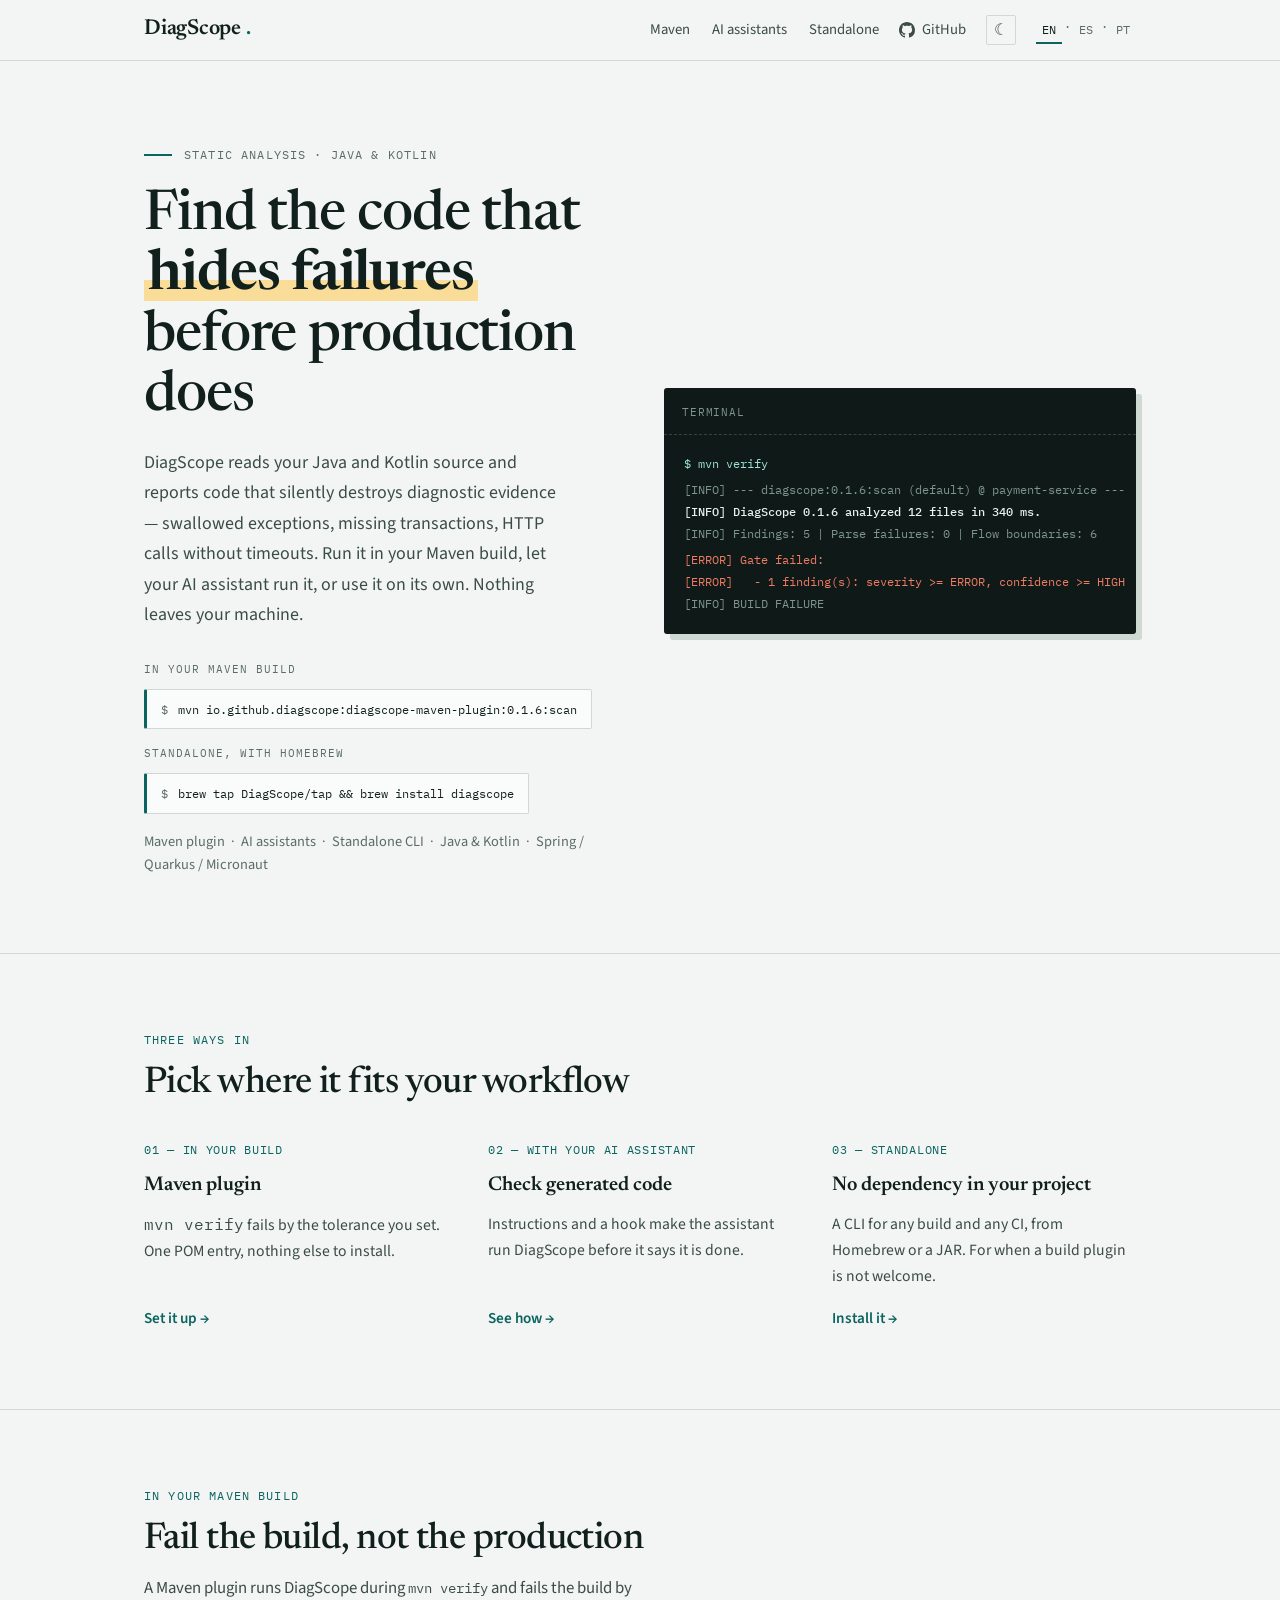
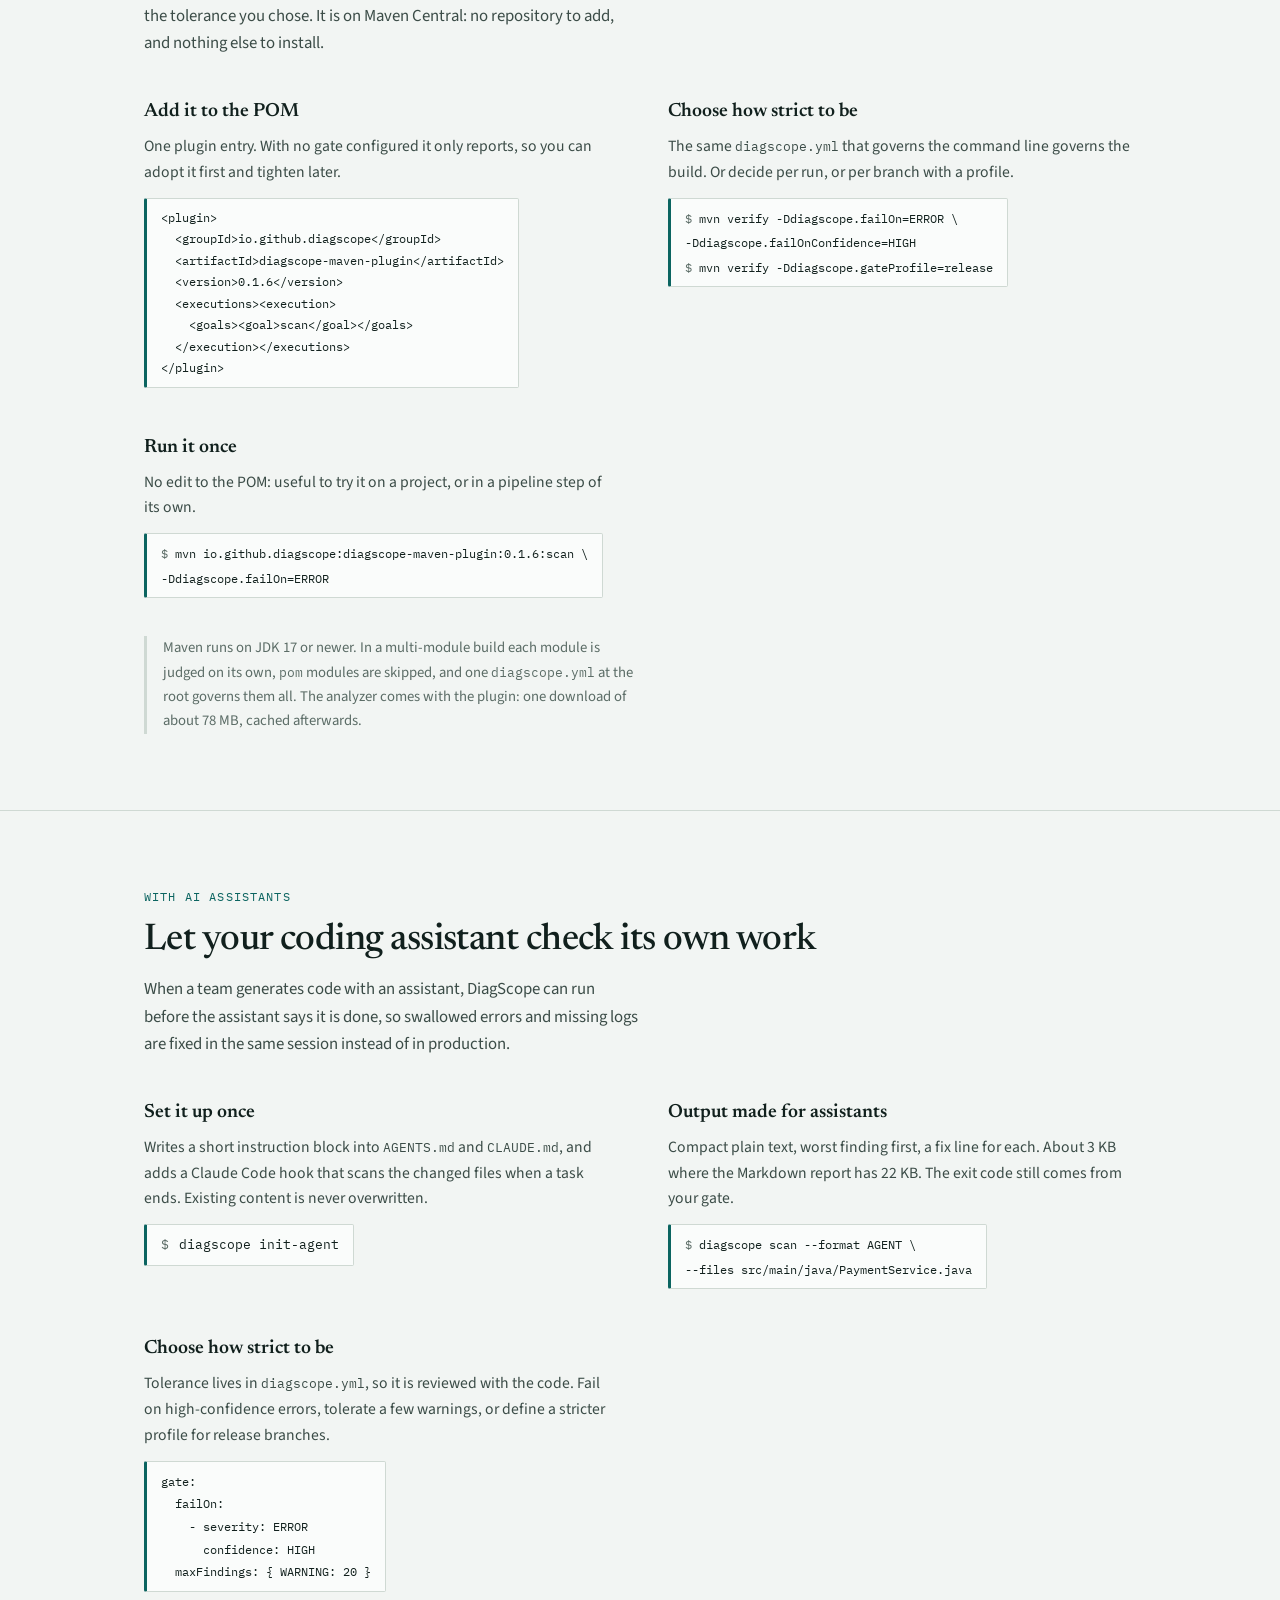
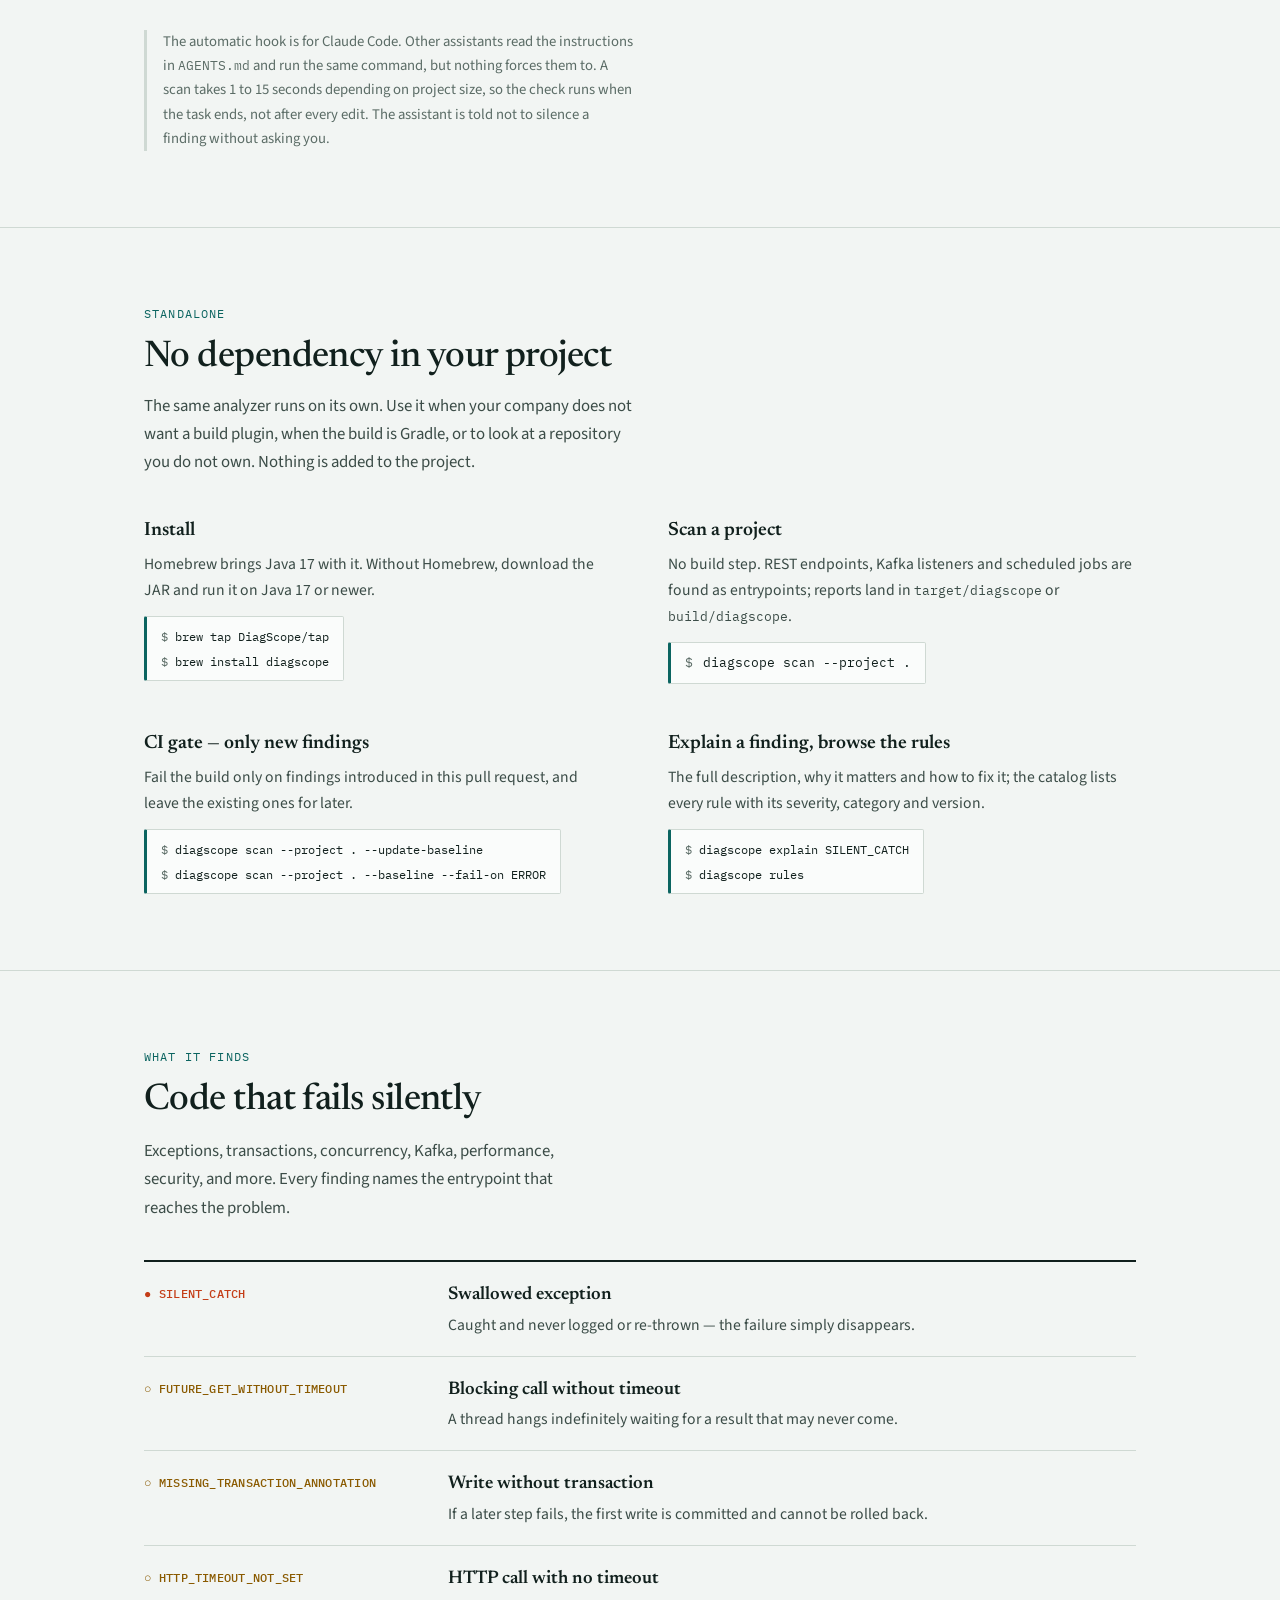
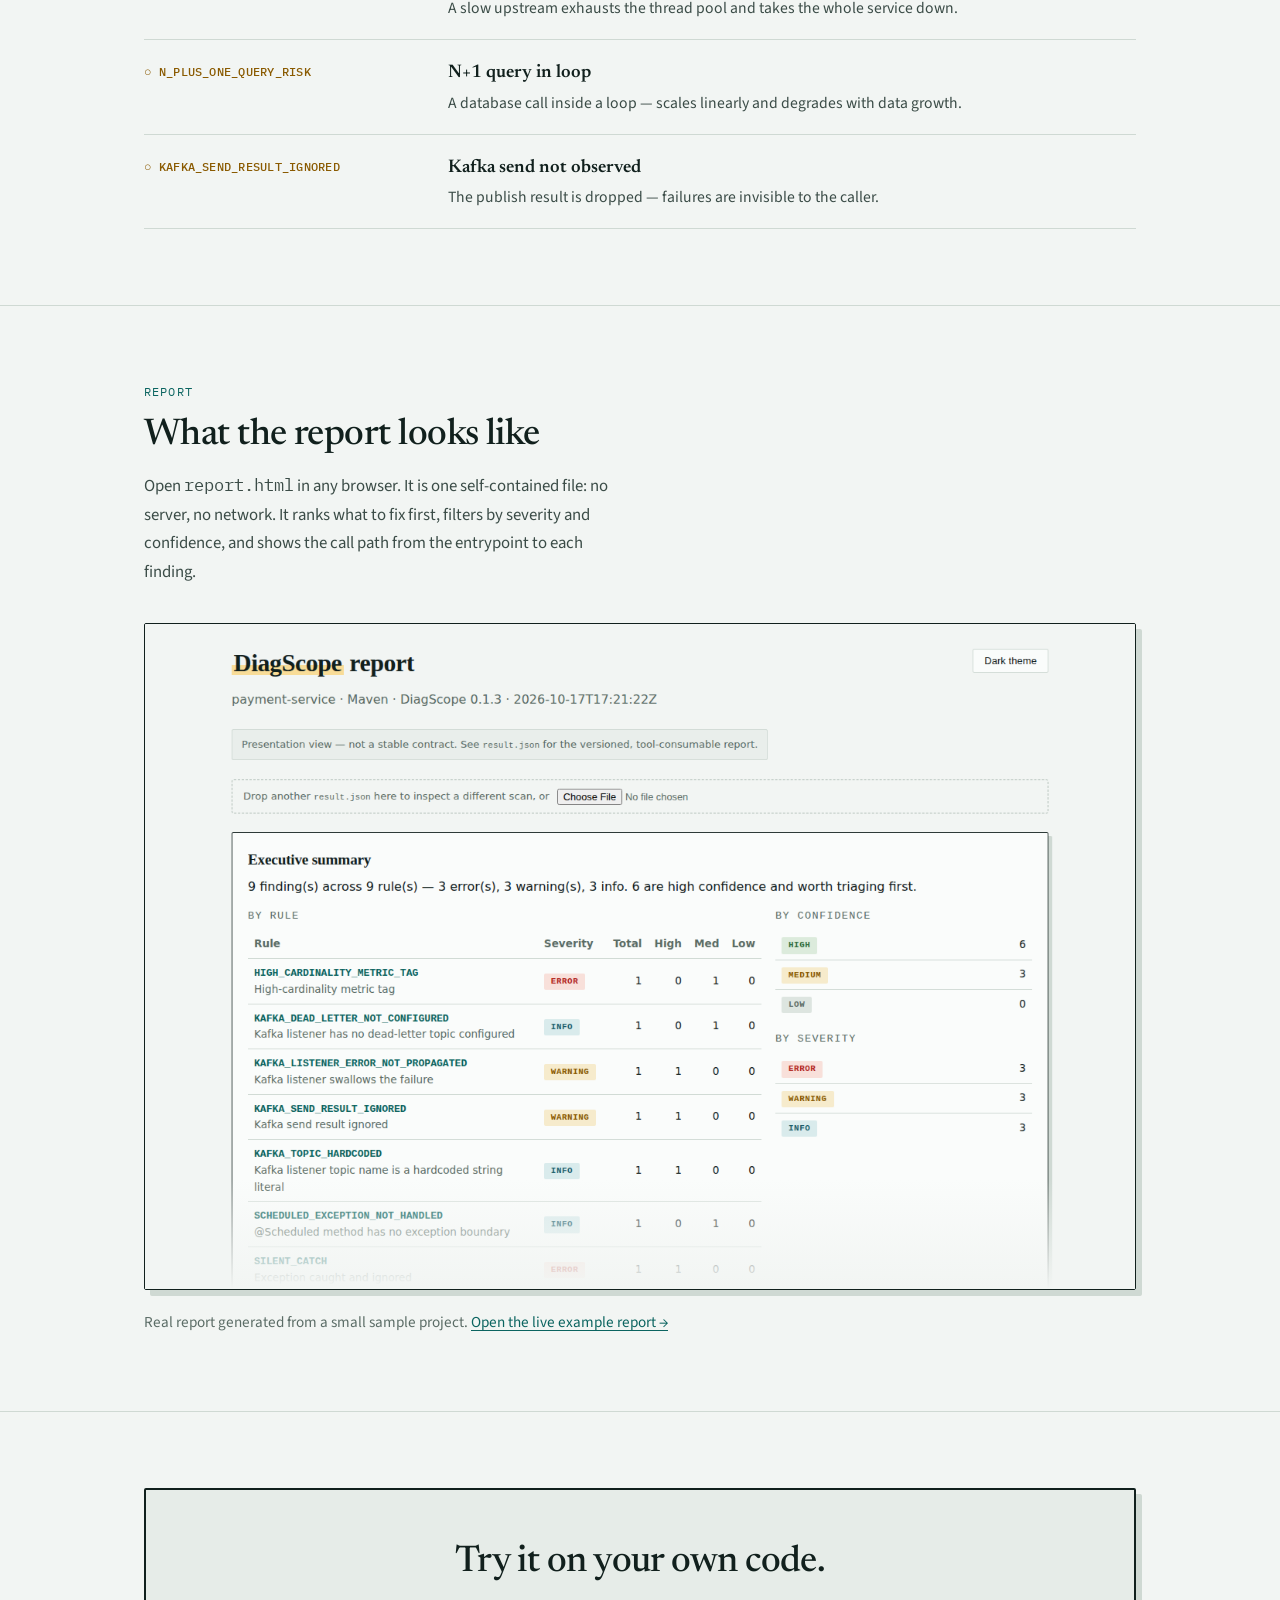
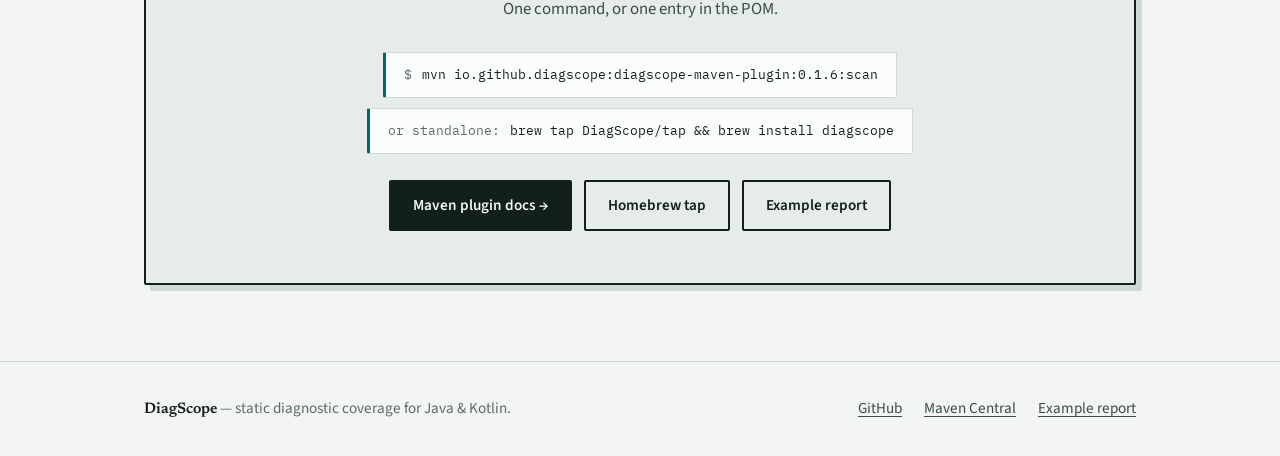
==== commit ff9b6604: "site: light by default; dark only when chosen with a button in the menu The page no longer follows t" ====
--- a/index.html
+++ b/index.html
@@ -9,8 +9,11 @@
 <link rel="preconnect" href="https://fonts.gstatic.com" crossorigin>
 <link href="https://fonts.googleapis.com/css2?family=IBM+Plex+Mono:wght@400;500&family=Newsreader:ital,opsz,wght@0,6..72,400;0,6..72,500;0,6..72,600;1,6..72,400&family=Source+Sans+3:wght@400;500;600&display=swap" rel="stylesheet">
 <link rel="stylesheet" href="assets/site.css">
-<meta name="theme-color" content="#f2f5f3" media="(prefers-color-scheme: light)">
-<meta name="theme-color" content="#0e1513" media="(prefers-color-scheme: dark)">
+<script>
+// Light is the default. Dark is applied only when the visitor chose it with the button; the choice is remembered.
+try { if (localStorage.getItem('diagscope-theme') === 'dark') document.documentElement.setAttribute('data-theme', 'dark'); } catch (e) {}
+</script>
+<meta name="theme-color" content="#f2f5f3">
 </head>
 <body>
 
@@ -26,6 +29,7 @@
         <svg viewBox="0 0 16 16"><path d="M8 0C3.58 0 0 3.58 0 8c0 3.54 2.29 6.53 5.47 7.59.4.07.55-.17.55-.38 0-.19-.01-.82-.01-1.49-2.01.37-2.53-.49-2.69-.94-.09-.23-.48-.94-.82-1.13-.28-.15-.68-.52-.01-.53.63-.01 1.08.58 1.23.82.72 1.21 1.87.87 2.33.66.07-.52.28-.87.51-1.07-1.78-.2-3.64-.89-3.64-3.95 0-.87.31-1.59.82-2.15-.08-.2-.36-1.02.08-2.12 0 0 .67-.21 2.2.82.64-.18 1.32-.27 2-.27.68 0 1.36.09 2 .27 1.53-1.04 2.2-.82 2.2-.82.44 1.1.16 1.92.08 2.12.51.56.82 1.27.82 2.15 0 3.07-1.87 3.75-3.65 3.95.29.25.54.73.54 1.48 0 1.07-.01 1.93-.01 2.2 0 .21.15.46.55.38A8.013 8.013 0 0016 8c0-4.42-3.58-8-8-8z"/></svg>
         GitHub
       </a>
+      <button type="button" class="theme-toggle" data-to-dark="Switch to the dark theme" data-to-light="Switch to the light theme" aria-label="Switch to the dark theme"></button>
       <div class="lang-sw">
         <a href="index.html" class="on">EN</a>·<a href="index-es.html">ES</a>·<a href="index-pt.html">PT</a>
       </div>
@@ -297,5 +301,24 @@
   </div>
 </footer>
 
+<script>
+(function () {
+  var button = document.querySelector('.theme-toggle');
+  if (!button) return;
+  var labels = { light: button.getAttribute('data-to-dark'), dark: button.getAttribute('data-to-light') };
+  function show() {
+    var dark = document.documentElement.getAttribute('data-theme') === 'dark';
+    button.setAttribute('aria-label', dark ? labels.dark : labels.light);
+    button.setAttribute('title', dark ? labels.dark : labels.light);
+  }
+  button.addEventListener('click', function () {
+    var dark = document.documentElement.getAttribute('data-theme') === 'dark';
+    if (dark) document.documentElement.removeAttribute('data-theme'); else document.documentElement.setAttribute('data-theme', 'dark');
+    try { localStorage.setItem('diagscope-theme', dark ? 'light' : 'dark'); } catch (e) {}
+    show();
+  });
+  show();
+})();
+</script>
 </body>
 </html>
--- a/assets/site.css
+++ b/assets/site.css
@@ -1,11 +1,13 @@
 /*
  * DiagScope site.
  *
- * The idea is a reviewer's notebook on cool mineral paper: deep green-black ink, one vermilion marker for what
- * needs attention, teal for what can be clicked and a highlighter for what matters. No gradients, no glow, no rounded card grid. Serif headings, a humanist sans for
- * reading and a monospace only where the content is code.
+ * The same look as the HTML report's light theme: cool mineral paper, deep green-black ink, teal as the one accent
+ * (labels, links, command blocks, the menu), a yellow highlighter for what matters, and vermilion kept for errors
+ * only. No gradients, no glow, no rounded card grid. Serif headings, a humanist sans for reading and a monospace
+ * only where the content is code.
  */
 :root {
+  color-scheme: light;
   --paper:   #f2f5f3;
   --paper2:  #e6ece8;
   --card:    #fafcfb;
@@ -15,6 +17,9 @@
   --muted:   #5b6c66;
   --mark:    #c43d17;
   --mark-d:  #9a2d0f;
+  /* the report's accent: teal for what is interactive or structural; the vermilion above is kept for errors only */
+  --accent:  #0b6460;
+  --accent-d:#084a47;
   --blue:    #0b6460;
   --hi:      rgba(255, 196, 61, .5);
   --term-bg: #0f1a18;
@@ -23,28 +28,30 @@
   --shadow:  #cfd9d3;
 
   /* aliases used by inline styles in the pages */
-  --brand: var(--mark);
+  --brand: var(--accent);
   --bg: var(--paper);
   --bg2: var(--paper2);
 }
-@media (prefers-color-scheme: dark) {
-  :root {
-    --paper:   #0e1513;
-    --paper2:  #131c19;
-    --card:    #121a17;
-    --line:    #25332e;
-    --ink:     #e6efeb;
-    --ink2:    #b5c6bf;
-    --muted:   #8ba099;
-    --mark:    #ff7a52;
-    --mark-d:  #ff9a7a;
-    --blue:    #5fd0c5;
-    --hi:      rgba(255, 122, 82, .25);
-    --term-bg: #070c0b;
-    --term-fg: #d6e5df;
-    --term-dim:#6f8780;
-    --shadow:  #060a09;
-  }
+/* Light is the default whatever the system prefers; dark is a choice made with the button in the menu. */
+html[data-theme="dark"] {
+  color-scheme: dark;
+  --paper:   #0e1513;
+  --paper2:  #131c19;
+  --card:    #121a17;
+  --line:    #25332e;
+  --ink:     #e6efeb;
+  --ink2:    #b5c6bf;
+  --muted:   #8ba099;
+  --mark:    #ff7a52;
+  --mark-d:  #ff9a7a;
+  --accent:  #5fd0c5;
+  --accent-d:#8be3da;
+  --blue:    #5fd0c5;
+  --hi:      rgba(95, 208, 197, .22);
+  --term-bg: #070c0b;
+  --term-fg: #d6e5df;
+  --term-dim:#6f8780;
+  --shadow:  #060a09;
 }
 
 *, *::before, *::after { box-sizing: border-box; margin: 0; padding: 0; }
@@ -61,21 +68,21 @@
 code, .mono { font-family: 'IBM Plex Mono', ui-monospace, monospace; }
 a { color: inherit; text-decoration: none; }
 p a, figcaption a { color: var(--blue); text-decoration: underline; text-decoration-thickness: 1px; text-underline-offset: 3px; }
-:focus-visible { outline: 2px solid var(--mark); outline-offset: 3px; }
+:focus-visible { outline: 2px solid var(--accent); outline-offset: 3px; }
 .wrap { max-width: 1040px; margin: 0 auto; padding: 0 24px; }
 
 /* nav */
 nav { position: sticky; top: 0; z-index: 50; background: var(--paper); border-bottom: 1px solid var(--line); }
 nav .wrap { display: flex; align-items: center; justify-content: space-between; height: 60px; }
 .logo { font-family: 'Newsreader', Georgia, serif; font-size: 1.35rem; font-weight: 600; letter-spacing: -.01em; color: var(--ink); }
-.logo::after { content: "."; color: var(--mark); }
+.logo::after { content: "."; color: var(--accent); }
 .nav-right { display: flex; align-items: center; gap: 20px; }
 .lang-sw { display: flex; gap: 2px; font-family: 'IBM Plex Mono', monospace; font-size: .72rem; color: var(--muted); }
 .lang-sw a { color: var(--muted); padding: 3px 6px; border-bottom: 2px solid transparent; }
 .lang-sw a:hover { color: var(--ink); }
-.lang-sw a.on { color: var(--ink); border-bottom-color: var(--mark); }
+.lang-sw a.on { color: var(--ink); border-bottom-color: var(--accent); }
 .nav-gh { display: inline-flex; align-items: center; gap: 7px; color: var(--ink2); font-size: .92rem; }
-.nav-gh:hover { color: var(--mark); }
+.nav-gh:hover { color: var(--accent); }
 .nav-gh svg { width: 16px; height: 16px; fill: currentColor; }
 
 /* hero */
@@ -86,7 +93,7 @@
   display: flex; align-items: center; gap: 12px; margin-bottom: 22px;
   font-family: 'IBM Plex Mono', monospace; font-size: .72rem; letter-spacing: .1em; text-transform: uppercase; color: var(--muted);
 }
-.badge::before { content: ""; width: 28px; height: 2px; background: var(--mark); }
+.badge::before { content: ""; width: 28px; height: 2px; background: var(--accent); }
 h1 {
   font-family: 'Newsreader', Georgia, serif; font-weight: 500;
   font-size: clamp(2.3rem, 5.4vw, 3.5rem); line-height: 1.08; letter-spacing: -.02em; color: var(--ink);
@@ -100,7 +107,7 @@
 .hero-cmds { margin-top: 30px; display: flex; flex-direction: column; gap: 10px; align-items: flex-start; }
 .cmd {
   display: inline-flex; align-items: center; gap: 10px;
-  background: var(--card); border: 1px solid var(--line); border-left: 3px solid var(--mark); border-radius: 2px;
+  background: var(--card); border: 1px solid var(--line); border-left: 3px solid var(--accent); border-radius: 2px;
   padding: 9px 14px; font-family: 'IBM Plex Mono', monospace; font-size: .83rem; color: var(--ink);
 }
 .cmd .pr { color: var(--muted); }
@@ -136,7 +143,7 @@
 .what, .install, .use, .preview, .cta, .ways { padding: 76px 0; border-top: 1px solid var(--line); }
 .sec-label {
   display: block; margin-bottom: 14px;
-  font-family: 'IBM Plex Mono', monospace; font-size: .72rem; letter-spacing: .1em; text-transform: uppercase; color: var(--mark);
+  font-family: 'IBM Plex Mono', monospace; font-size: .72rem; letter-spacing: .1em; text-transform: uppercase; color: var(--accent);
 }
 h2 { font-family: 'Newsreader', Georgia, serif; font-weight: 500; font-size: clamp(1.7rem, 3.4vw, 2.3rem); line-height: 1.15; letter-spacing: -.015em; color: var(--ink); }
 .what-sub, .preview p.sub { margin-top: 14px; font-size: 1.05rem; color: var(--ink2); max-width: 58ch; line-height: 1.7; }
@@ -157,7 +164,7 @@
 .f-err::before { content: "● "; }
 .f-warn { color: #8a5a00; }
 .f-warn::before { content: "○ "; }
-@media (prefers-color-scheme: dark) { .f-warn { color: #f0c25a; } }
+html[data-theme="dark"] .f-warn { color: #f0c25a; }
 .finding h3 { font-family: 'Newsreader', Georgia, serif; font-size: 1.15rem; font-weight: 600; color: var(--ink); }
 .finding p { font-size: .98rem; color: var(--ink2); line-height: 1.6; }
 
@@ -165,7 +172,7 @@
 .steps { display: grid; grid-template-columns: 1fr; gap: 36px; margin-top: 38px; }
 @media (min-width: 760px) { .steps { grid-template-columns: repeat(3, 1fr); gap: 40px; } }
 .step { display: flex; flex-direction: column; gap: 10px; }
-.step-n { font-family: 'IBM Plex Mono', monospace; font-size: .74rem; letter-spacing: .06em; text-transform: uppercase; color: var(--mark); }
+.step-n { font-family: 'IBM Plex Mono', monospace; font-size: .74rem; letter-spacing: .06em; text-transform: uppercase; color: var(--accent); }
 .step h3 { font-family: 'Newsreader', Georgia, serif; font-size: 1.25rem; font-weight: 600; color: var(--ink); }
 .step p { font-size: .98rem; color: var(--ink2); }
 .step .cmd { margin-top: 4px; }
@@ -189,7 +196,7 @@
 .cta-inner p { color: var(--ink2); margin: 12px auto 0; font-size: 1.05rem; max-width: 40ch; }
 .brew-cmd {
   display: inline-flex; align-items: center; gap: 10px; margin-top: 28px; padding: 11px 18px;
-  background: var(--card); border: 1px solid var(--line); border-left: 3px solid var(--mark); border-radius: 2px;
+  background: var(--card); border: 1px solid var(--line); border-left: 3px solid var(--accent); border-radius: 2px;
   font-family: 'IBM Plex Mono', monospace; font-size: .83rem; color: var(--ink); text-align: left; overflow-x: auto; max-width: 100%;
 }
 .brew-cmd .pr { color: var(--muted); }
@@ -197,7 +204,7 @@
 .cta-btns { display: flex; flex-wrap: wrap; justify-content: center; gap: 12px; margin-top: 26px; }
 .btn { display: inline-flex; align-items: center; gap: 7px; padding: 11px 22px; border-radius: 2px; font-size: .95rem; font-weight: 600; border: 2px solid var(--ink); transition: background .15s, color .15s; }
 .btn-white { background: var(--ink); color: var(--paper); }
-.btn-white:hover { background: var(--mark); border-color: var(--mark); color: #fff; }
+.btn-white:hover { background: var(--accent); border-color: var(--accent); color: var(--paper); }
 .btn-ghost { background: transparent; color: var(--ink); }
 .btn-ghost:hover { background: var(--ink); color: var(--paper); }
 
@@ -209,7 +216,7 @@
 .foot-brand strong { font-family: 'Newsreader', Georgia, serif; font-weight: 600; color: var(--ink); }
 .foot-links { display: flex; gap: 22px; font-size: .95rem; }
 .foot-links a { color: var(--ink2); text-decoration: underline; text-decoration-thickness: 1px; text-underline-offset: 3px; }
-.foot-links a:hover { color: var(--mark); }
+.foot-links a:hover { color: var(--accent); }
 
 .ai-intro { max-width: 62ch; font-size: 1.05rem; color: var(--ink2); margin-top: 14px; }
 .ai-note { max-width: 70ch; margin-top: 38px; padding-left: 16px; border-left: 3px solid var(--line); font-size: .92rem; color: var(--muted); }
@@ -222,7 +229,7 @@
 /* section anchors in the menu; on a phone the sections are one scroll away, so the menu keeps only the logo and language */
 .nav-links { display: flex; gap: 22px; font-size: .92rem; }
 .nav-links a { color: var(--ink2); }
-.nav-links a:hover { color: var(--mark); }
+.nav-links a:hover { color: var(--accent); }
 @media (max-width: 760px) { .nav-links { display: none; } }
 html { scroll-padding-top: 72px; }
 
@@ -234,9 +241,19 @@
 /* the three ways in */
 .ways .steps { margin-top: 34px; }
 .step .more { margin-top: auto; padding-top: 6px; font-weight: 600; font-size: .95rem; color: var(--blue); border-bottom: 2px solid transparent; align-self: flex-start; }
-.step .more:hover { color: var(--mark); border-bottom-color: var(--mark); }
+.step .more:hover { color: var(--accent); border-bottom-color: var(--accent); }
 
 /* the closing call: the Maven line first, standalone second */
 .brew-alt { margin-top: 10px; }
 .brew-alt .pr { font-size: .8rem; }
 .brew-cmd { max-width: 100%; overflow-x: auto; }
+
+/* the theme button */
+.theme-toggle {
+  display: inline-flex; align-items: center; justify-content: center; width: 30px; height: 30px; padding: 0;
+  background: transparent; color: var(--ink2); border: 1px solid var(--line); border-radius: 2px; cursor: pointer;
+  font-size: 1rem; line-height: 1;
+}
+.theme-toggle:hover { color: var(--accent); border-color: var(--accent); }
+.theme-toggle::before { content: "\263E"; }                       /* a moon: switch to dark */
+html[data-theme="dark"] .theme-toggle::before { content: "\2600"; } /* a sun: switch to light */
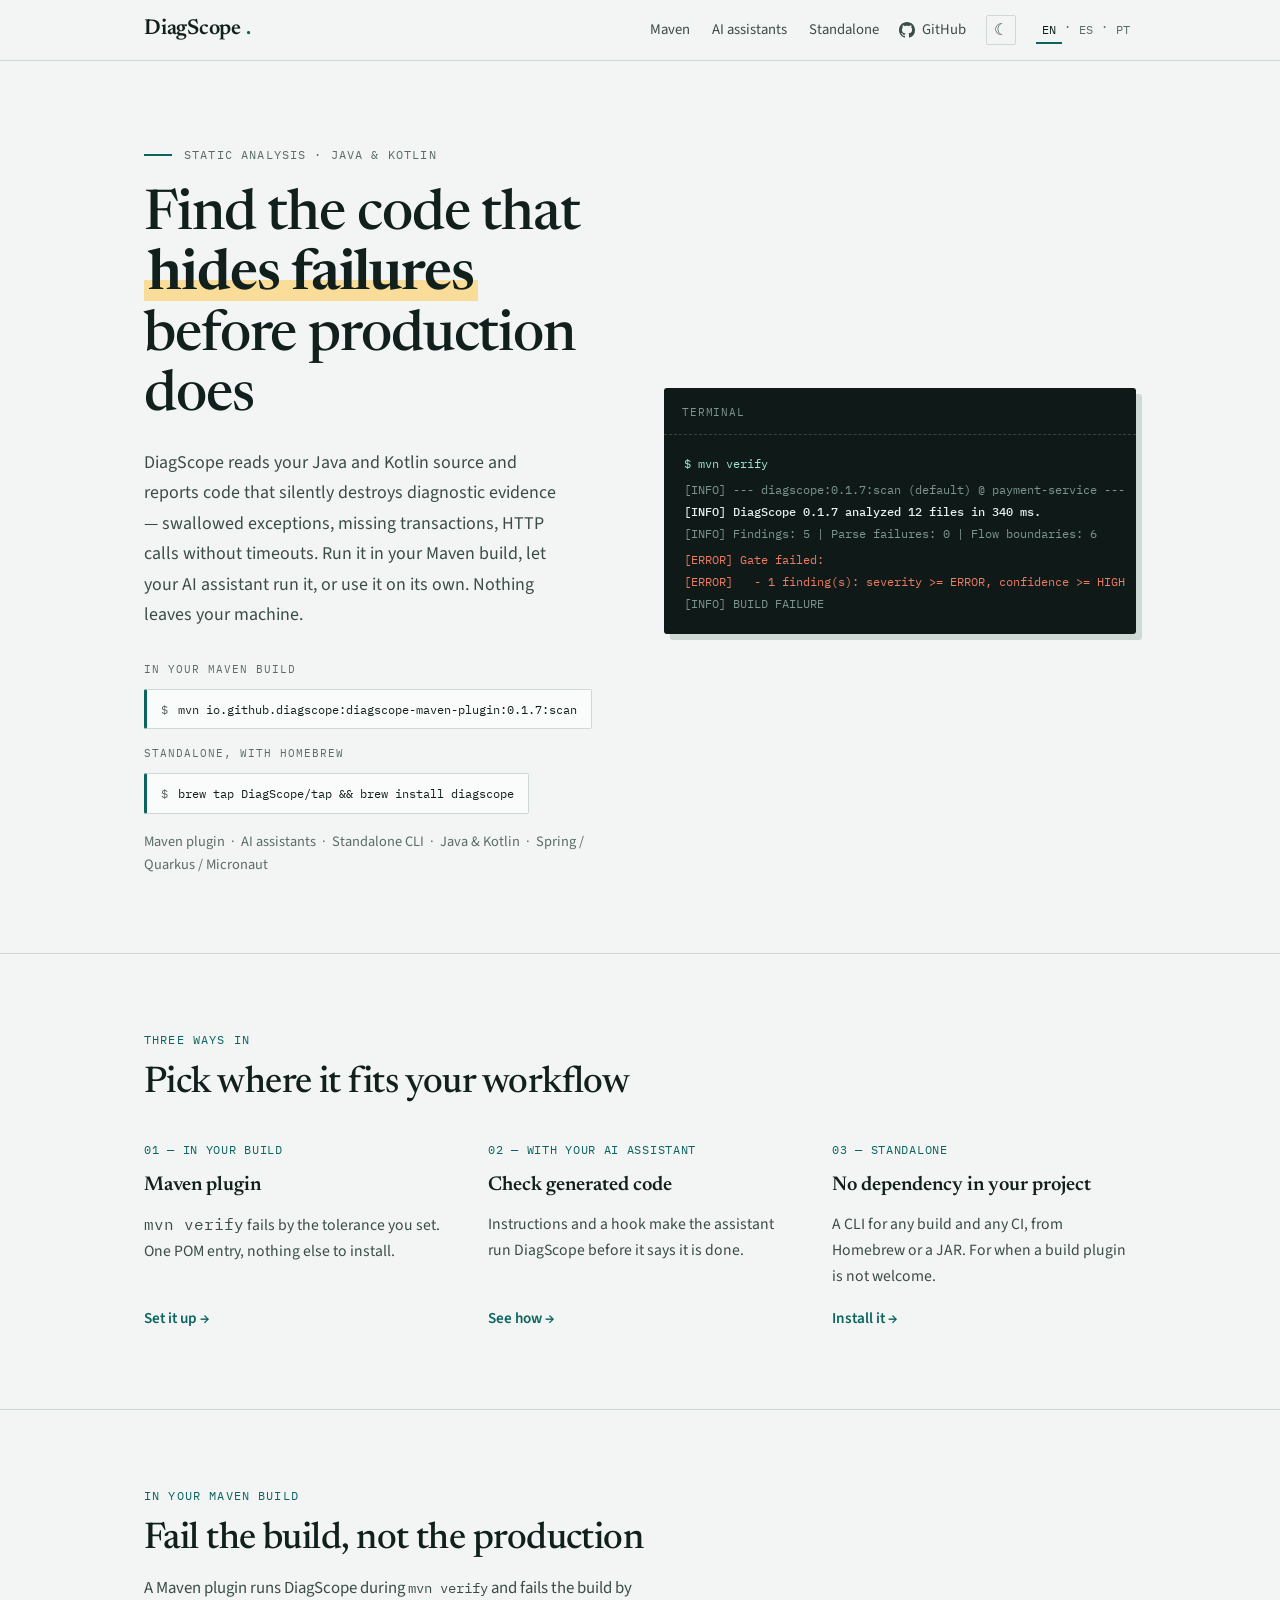
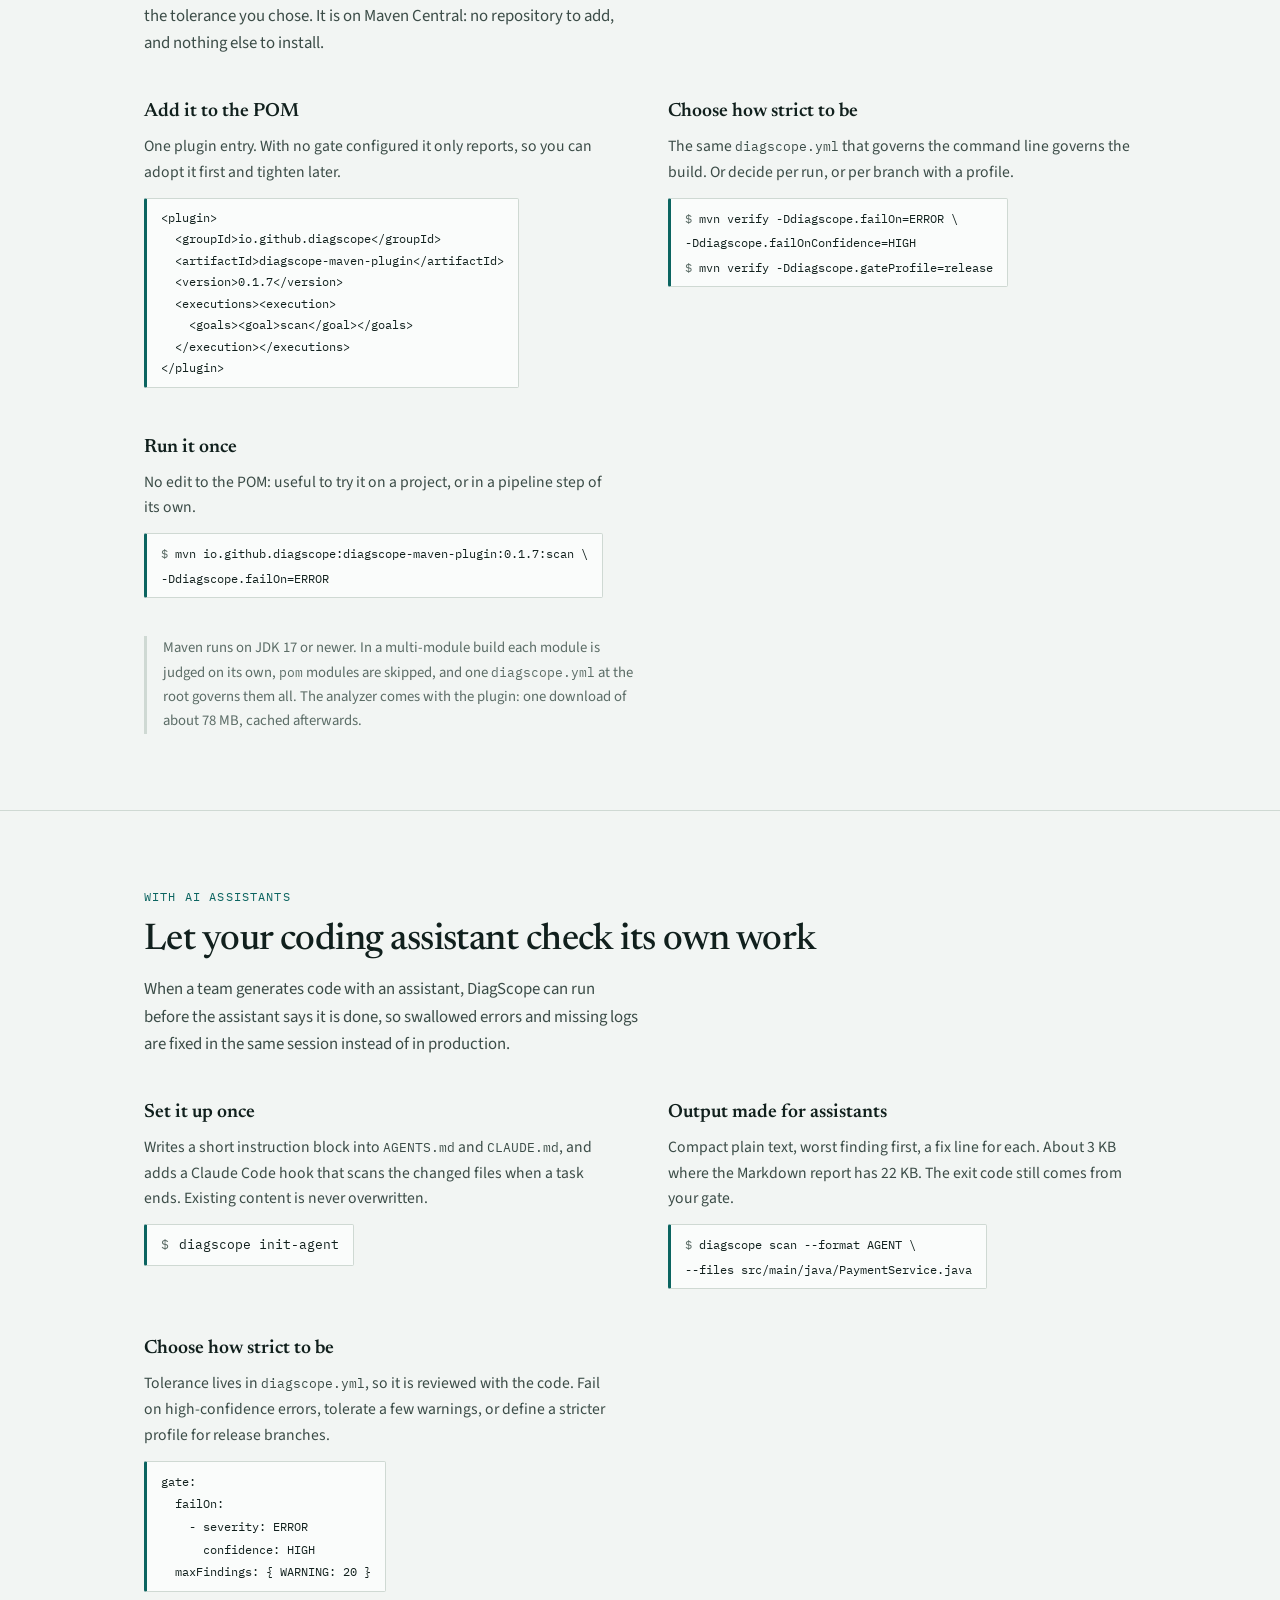
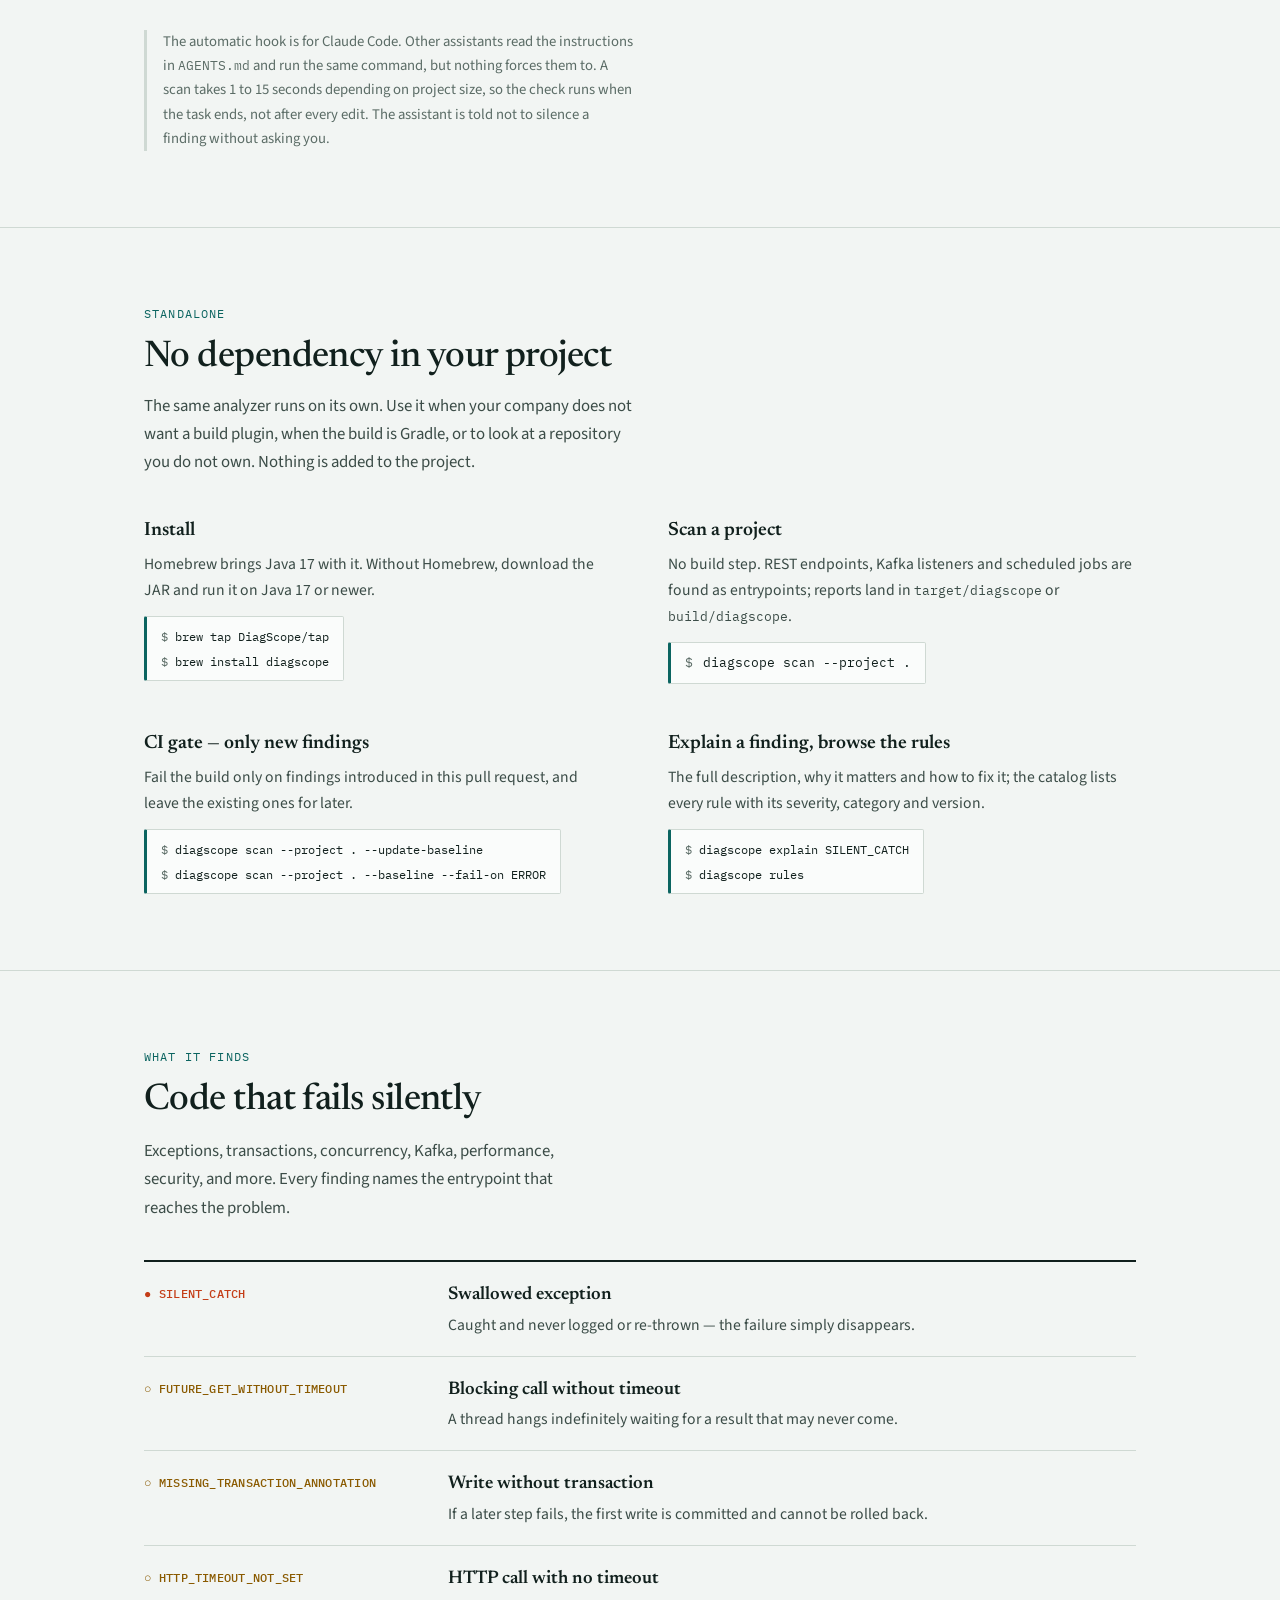
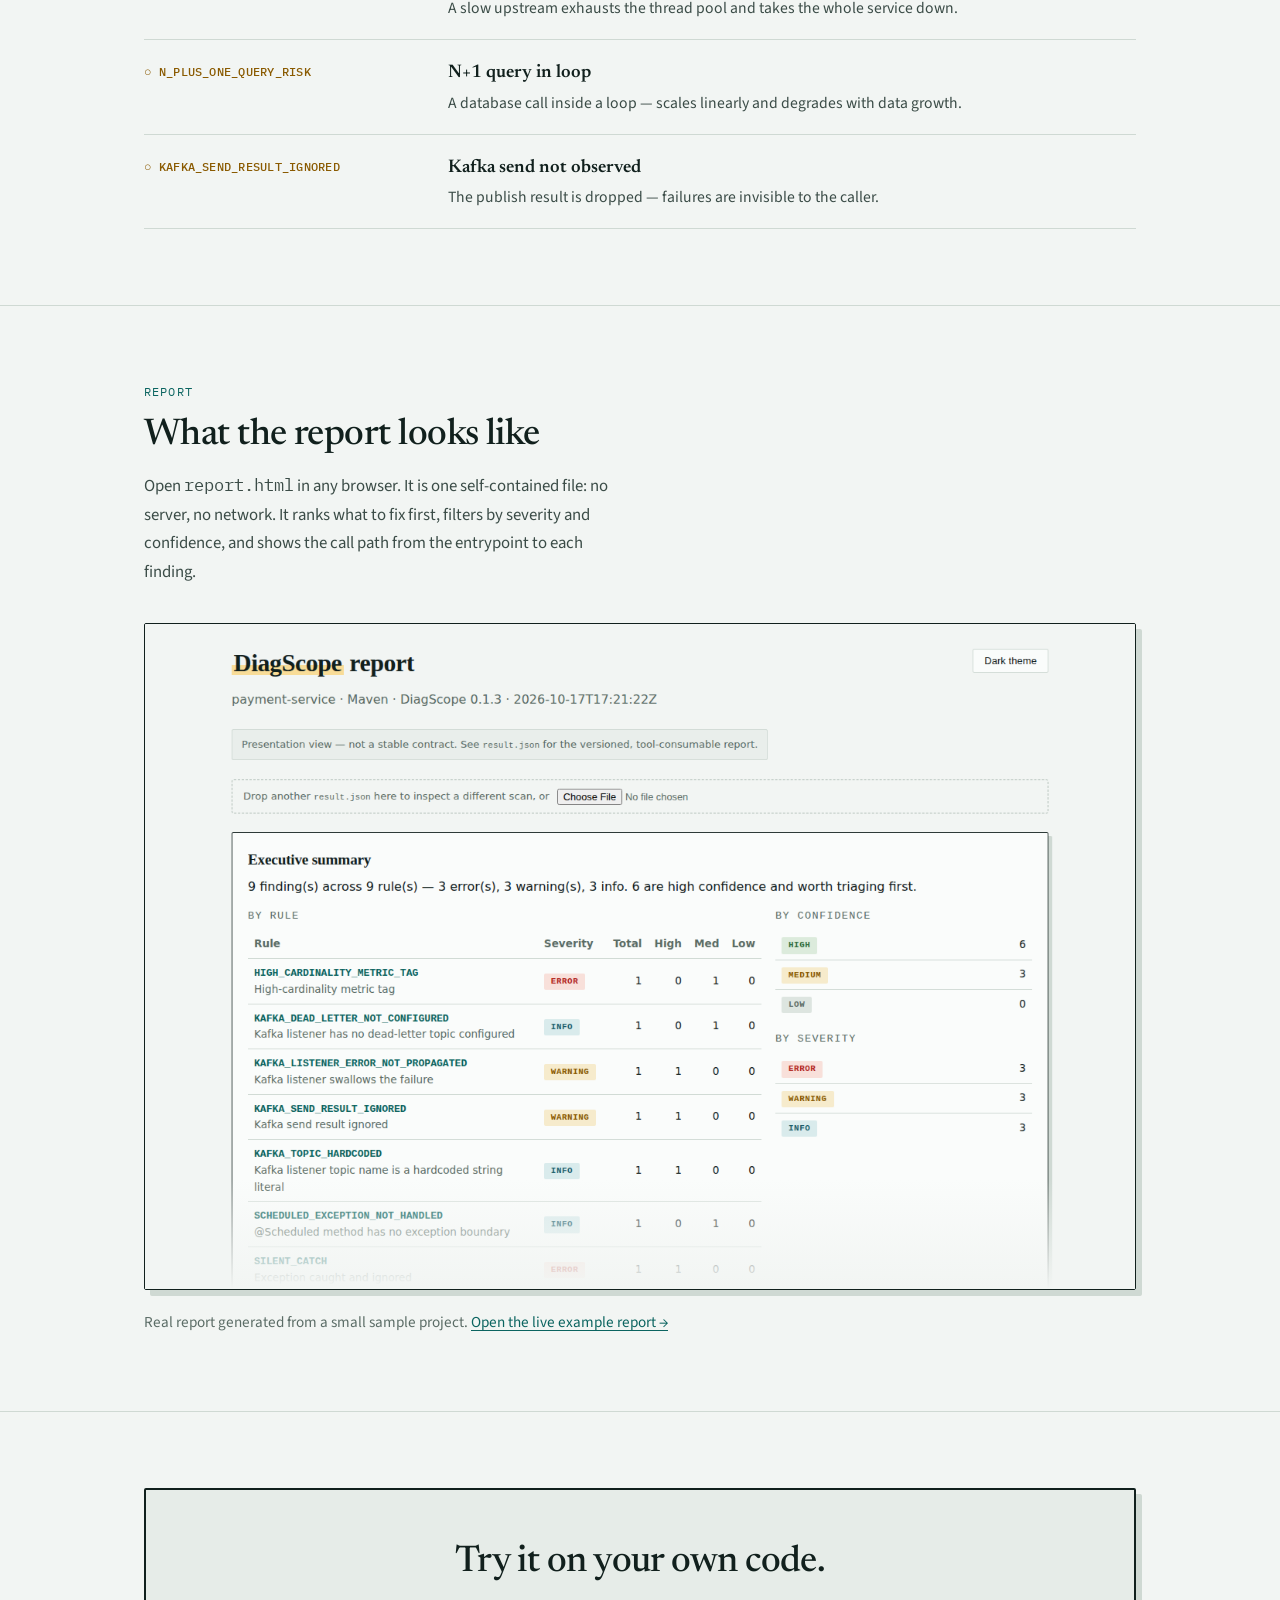
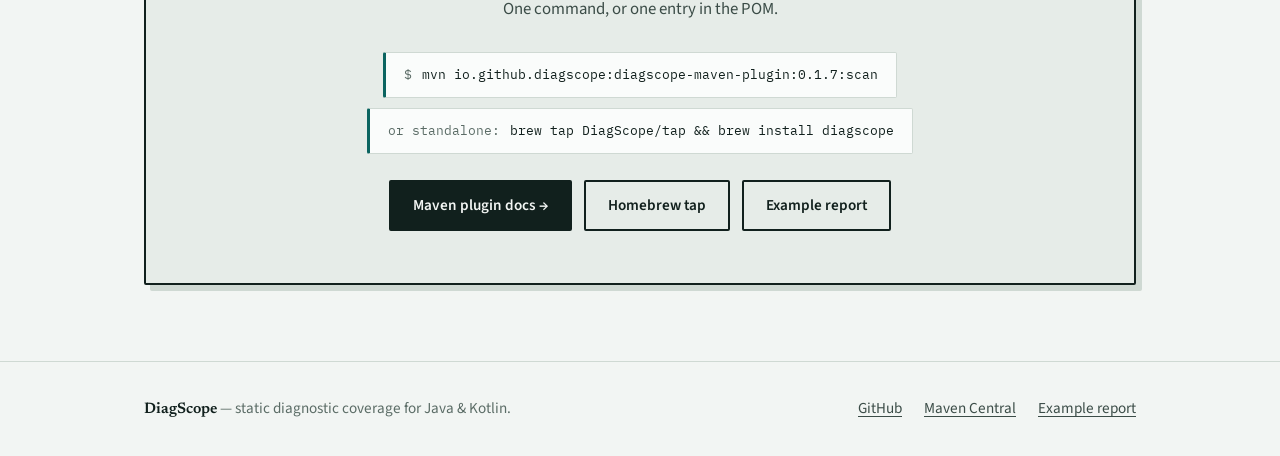
==== commit 0c54eb17: "site: show 0.1.7 Co-Authored-By: Claude Sonnet 5.5 <noreply@anthropic.com> Claude-Session: https://c" ====
--- a/index.html
+++ b/index.html
@@ -45,7 +45,7 @@
       <p class="hero-sub">DiagScope reads your Java and Kotlin source and reports code that silently destroys diagnostic evidence — swallowed exceptions, missing transactions, HTTP calls without timeouts. Run it in your Maven build, let your AI assistant run it, or use it on its own. Nothing leaves your machine.</p>
       <div class="hero-cmds">
         <span class="cmd-cap">In your Maven build</span>
-        <div class="cmd"><span class="pr">$</span> <span class="g">mvn io.github.diagscope:diagscope-maven-plugin:0.1.6:scan</span></div>
+        <div class="cmd"><span class="pr">$</span> <span class="g">mvn io.github.diagscope:diagscope-maven-plugin:0.1.7:scan</span></div>
         <span class="cmd-cap">Standalone, with Homebrew</span>
         <div class="cmd"><span class="pr">$</span> <span class="g">brew tap DiagScope/tap &amp;&amp; brew install diagscope</span></div>
       </div>
@@ -59,8 +59,8 @@
       <div class="term-body">
         <span class="tl tl-cmd">$ mvn verify</span>
         <span class="tl tl-gap"></span>
-        <span class="tl tl-dim">[INFO] --- diagscope:0.1.6:scan (default) @ payment-service ---</span>
-        <span class="tl tl-brand">[INFO] DiagScope 0.1.6 analyzed 12 files in 340 ms.</span>
+        <span class="tl tl-dim">[INFO] --- diagscope:0.1.7:scan (default) @ payment-service ---</span>
+        <span class="tl tl-brand">[INFO] DiagScope 0.1.7 analyzed 12 files in 340 ms.</span>
         <span class="tl tl-dim">[INFO] Findings: 5 | Parse failures: 0 | Flow boundaries: 6</span>
         <span class="tl tl-gap"></span>
         <span class="tl tl-err">[ERROR] Gate failed:</span>
@@ -111,7 +111,7 @@
           <span class="g" style="white-space:pre">&lt;plugin&gt;</span>
           <span class="g" style="white-space:pre">  &lt;groupId&gt;io.github.diagscope&lt;/groupId&gt;</span>
           <span class="g" style="white-space:pre">  &lt;artifactId&gt;diagscope-maven-plugin&lt;/artifactId&gt;</span>
-          <span class="g" style="white-space:pre">  &lt;version&gt;0.1.6&lt;/version&gt;</span>
+          <span class="g" style="white-space:pre">  &lt;version&gt;0.1.7&lt;/version&gt;</span>
           <span class="g" style="white-space:pre">  &lt;executions&gt;&lt;execution&gt;</span>
           <span class="g" style="white-space:pre">    &lt;goals&gt;&lt;goal&gt;scan&lt;/goal&gt;&lt;/goals&gt;</span>
           <span class="g" style="white-space:pre">  &lt;/execution&gt;&lt;/executions&gt;</span>
@@ -131,7 +131,7 @@
         <h3>Run it once</h3>
         <p>No edit to the POM: useful to try it on a project, or in a pipeline step of its own.</p>
         <div class="cmd" style="flex-direction:column;align-items:flex-start;gap:4px;font-size:.78rem;">
-          <span><span class="pr">$</span> <span class="g">mvn io.github.diagscope:diagscope-maven-plugin:0.1.6:scan \</span></span>
+          <span><span class="pr">$</span> <span class="g">mvn io.github.diagscope:diagscope-maven-plugin:0.1.7:scan \</span></span>
           <span><span class="g">    -Ddiagscope.failOn=ERROR</span></span>
         </div>
       </div>
@@ -275,7 +275,7 @@
       <p>One command, or one entry in the POM.</p>
       <div class="brew-cmd">
         <span class="pr">$</span>
-        <span class="g">mvn io.github.diagscope:diagscope-maven-plugin:0.1.6:scan</span>
+        <span class="g">mvn io.github.diagscope:diagscope-maven-plugin:0.1.7:scan</span>
       </div>
       <div class="brew-cmd brew-alt">
         <span class="pr">or standalone:</span>
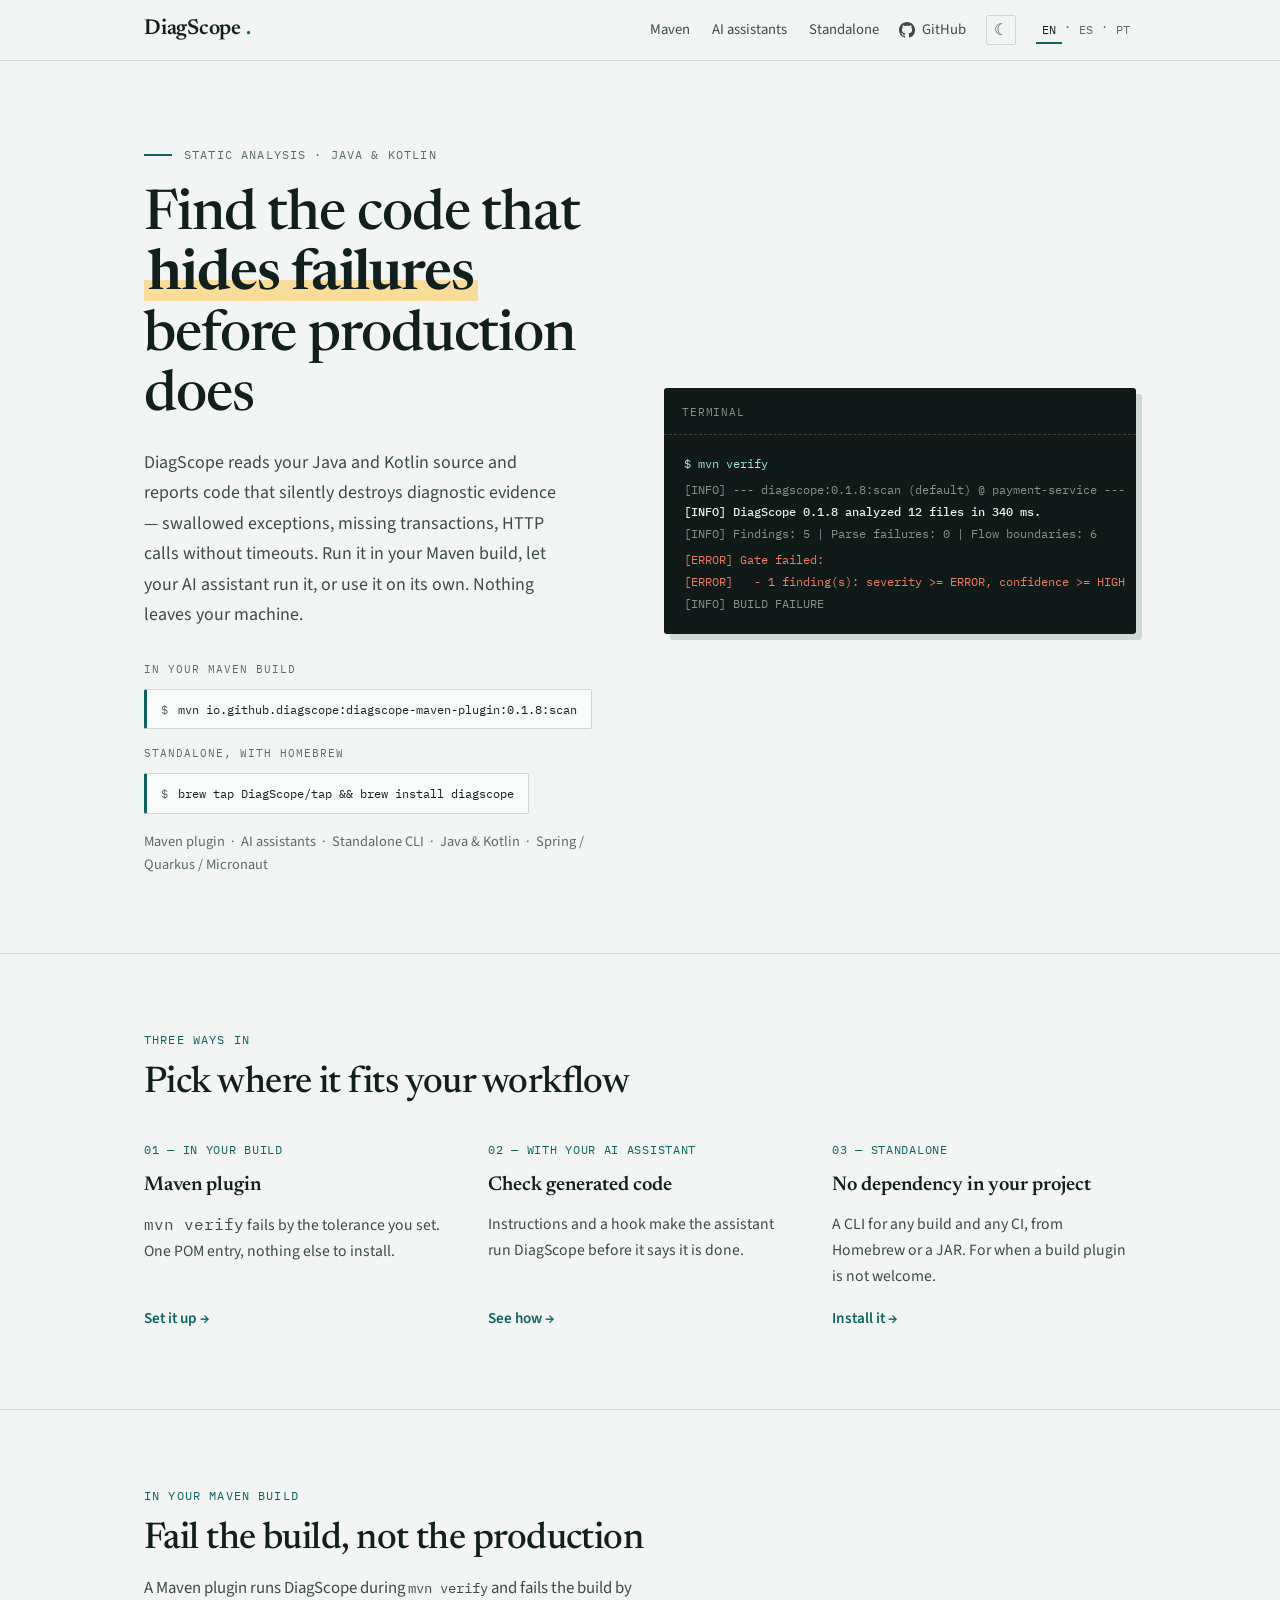
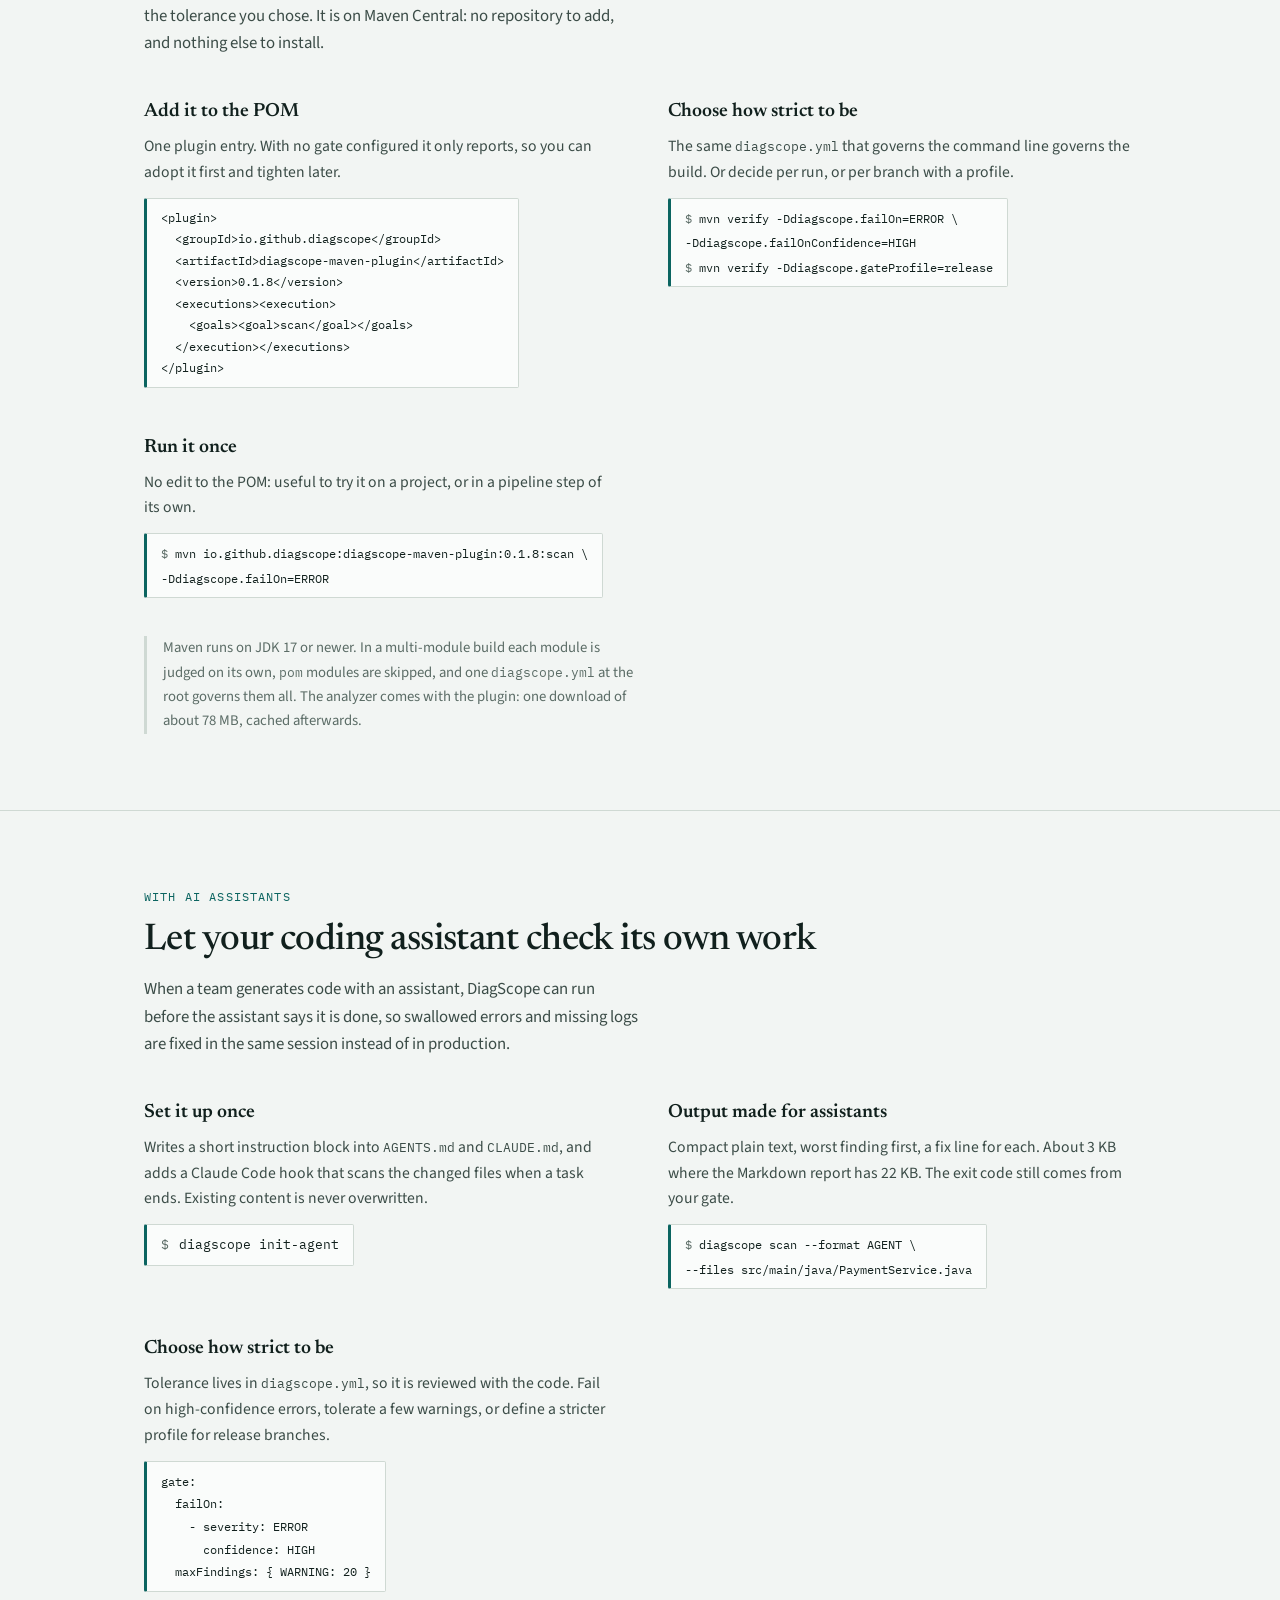
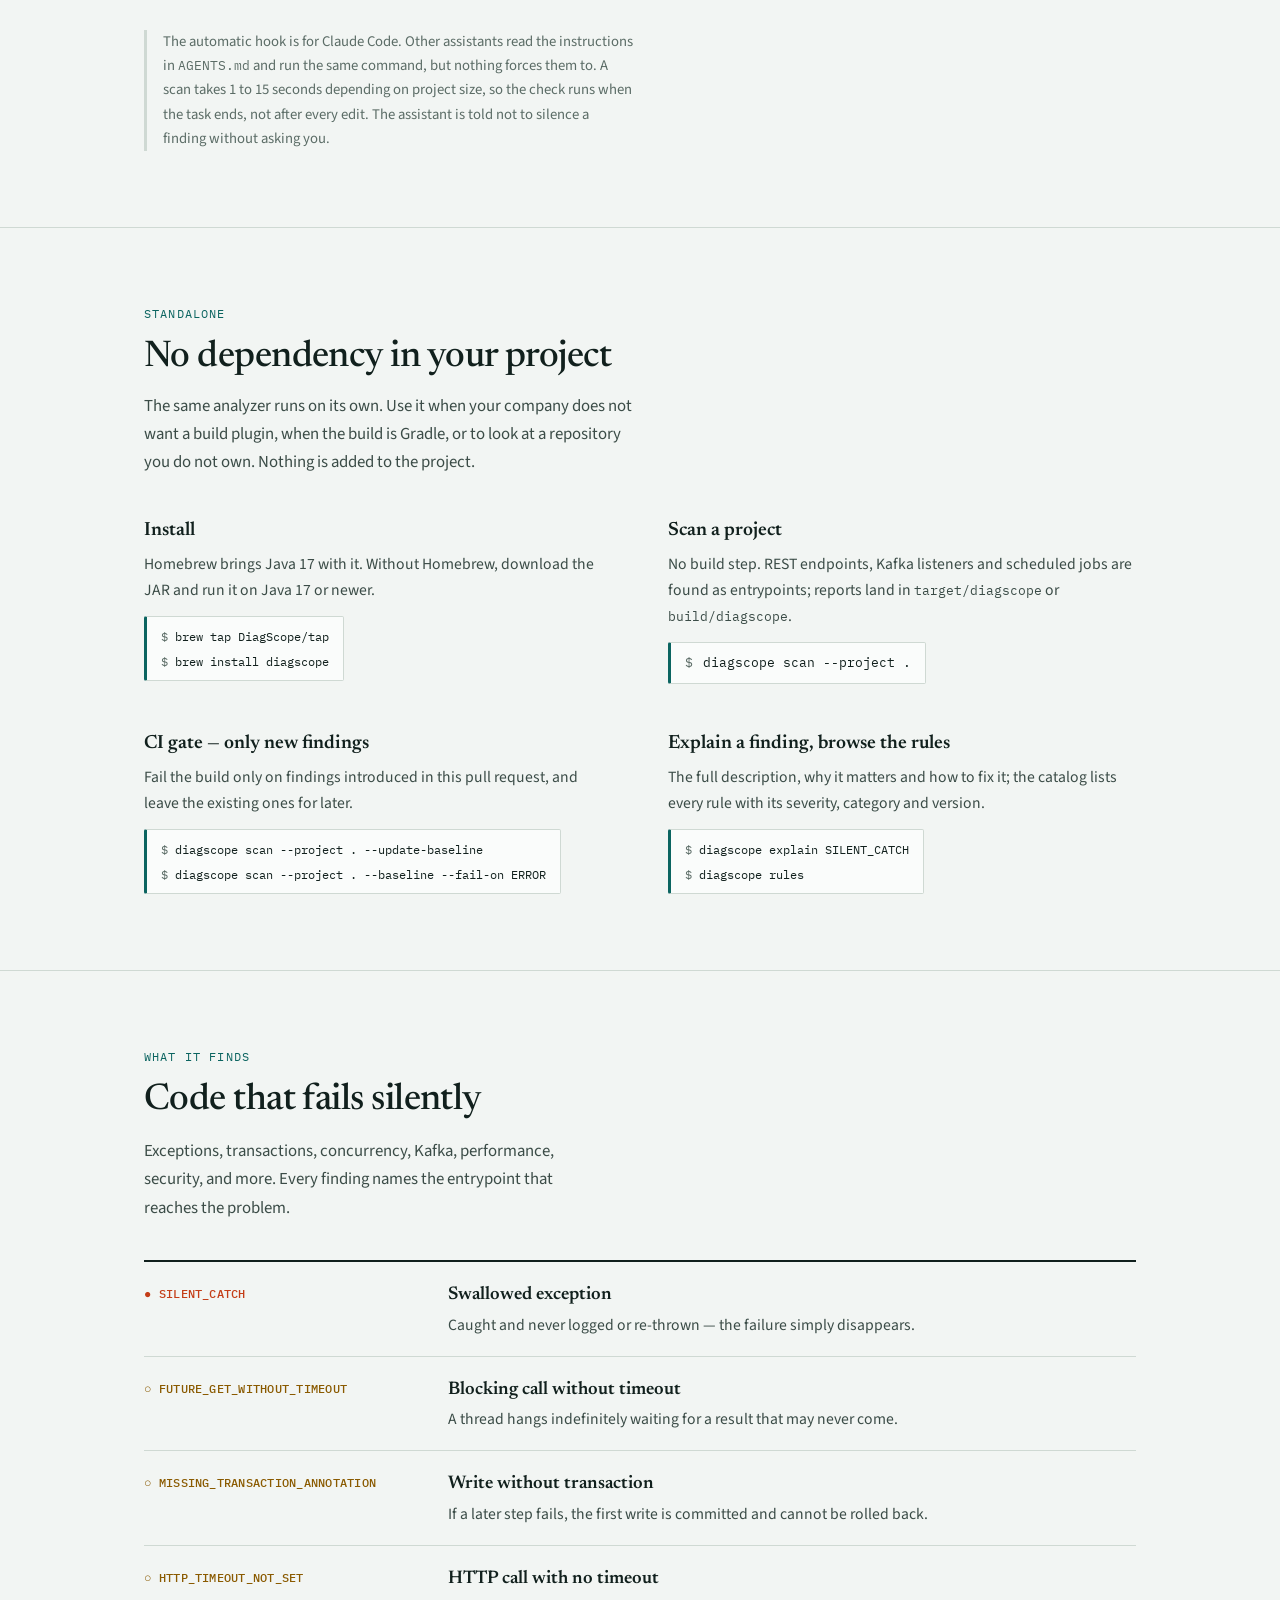
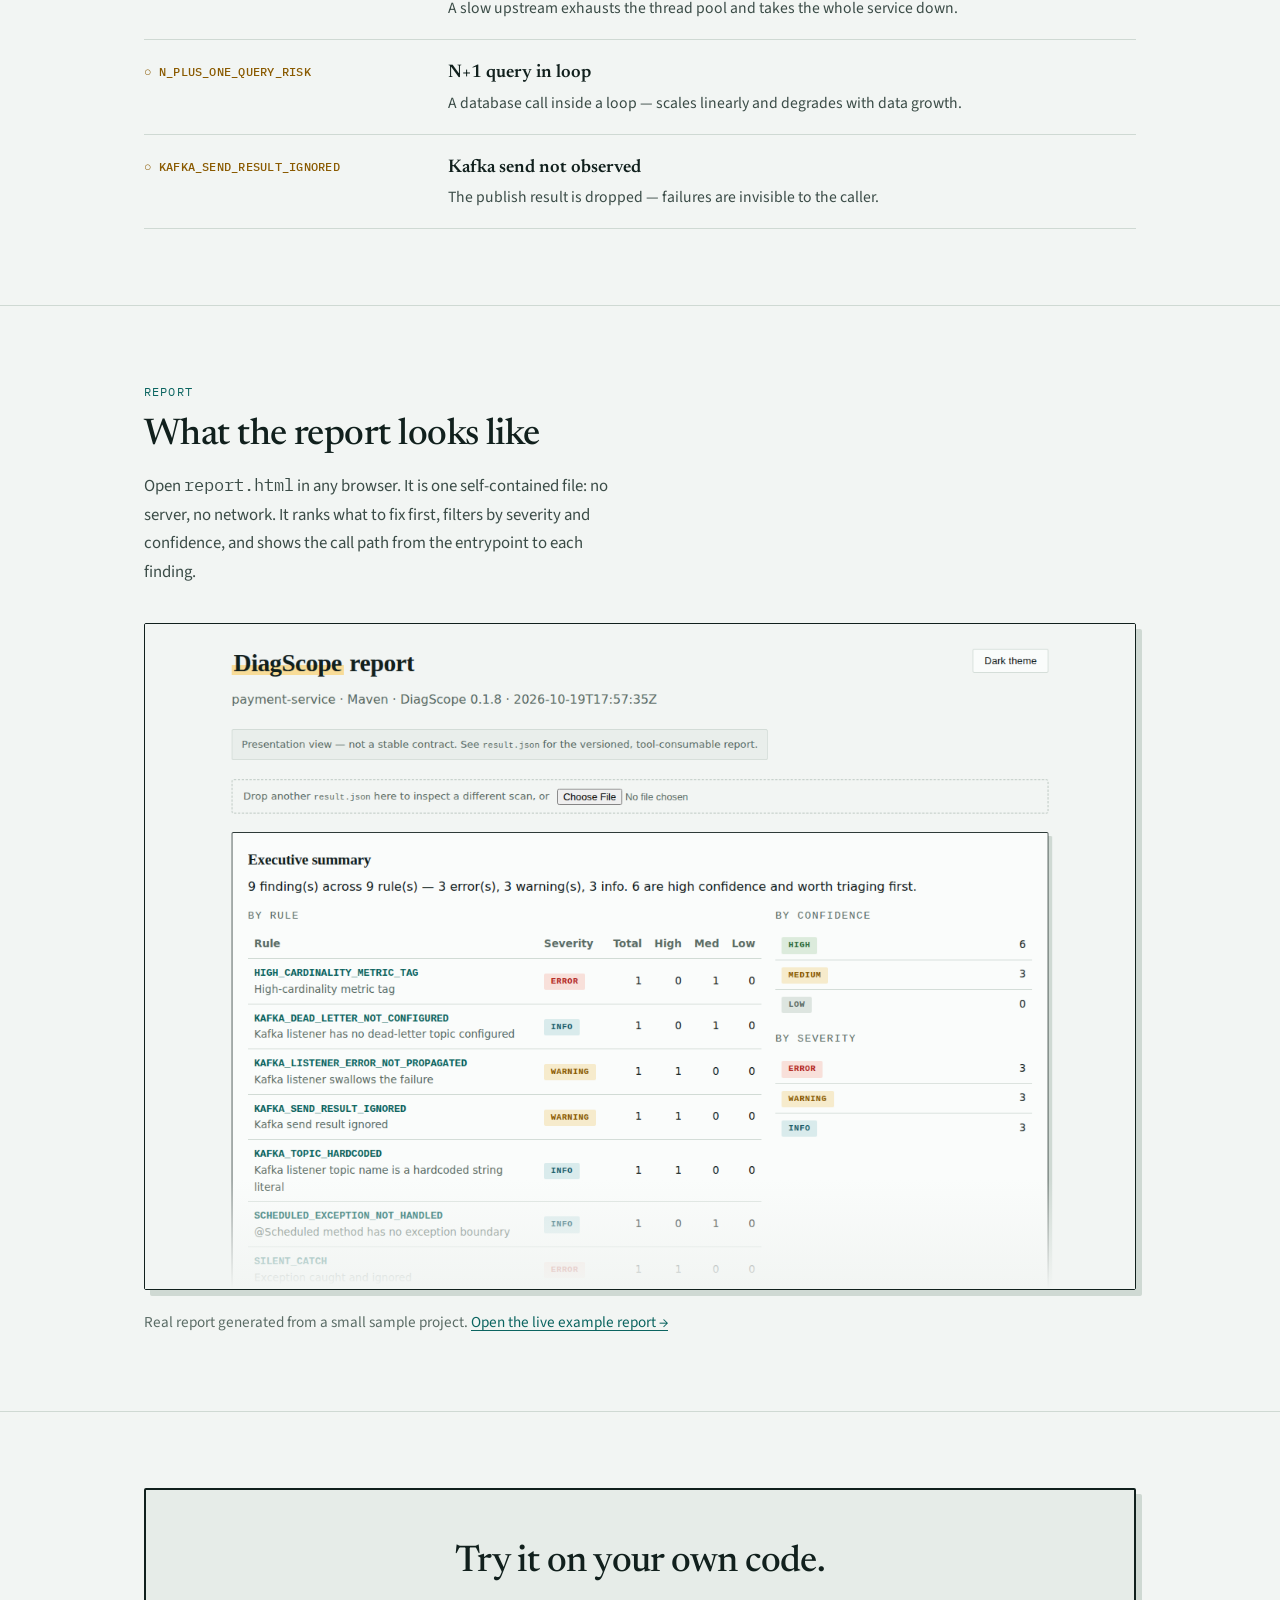
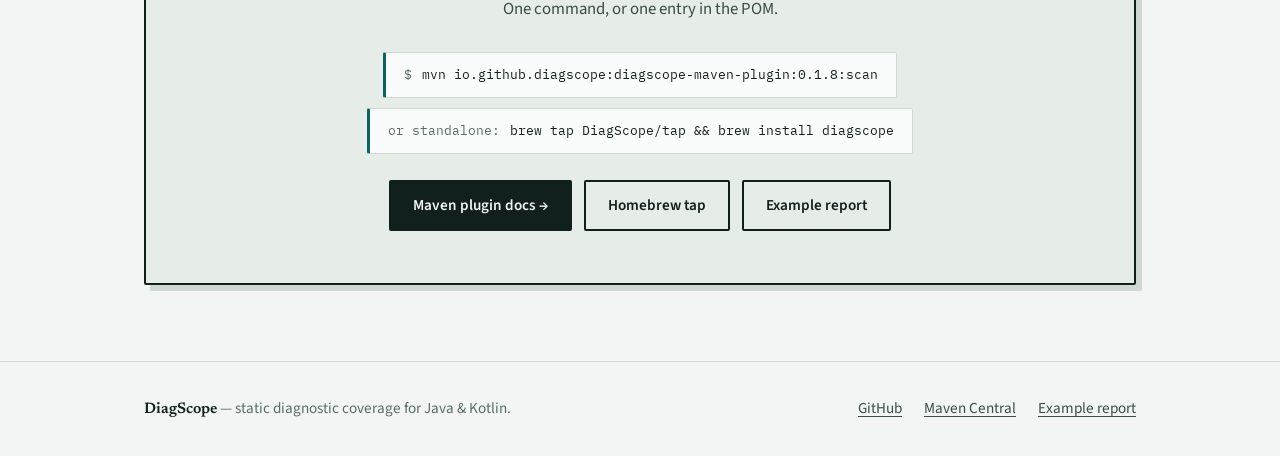
==== commit 86f202d7: "site: show 0.1.8 and regenerate the example report and its preview Co-Authored-By: Claude Sonnet 5.5" ====
--- a/index.html
+++ b/index.html
@@ -45,7 +45,7 @@
       <p class="hero-sub">DiagScope reads your Java and Kotlin source and reports code that silently destroys diagnostic evidence — swallowed exceptions, missing transactions, HTTP calls without timeouts. Run it in your Maven build, let your AI assistant run it, or use it on its own. Nothing leaves your machine.</p>
       <div class="hero-cmds">
         <span class="cmd-cap">In your Maven build</span>
-        <div class="cmd"><span class="pr">$</span> <span class="g">mvn io.github.diagscope:diagscope-maven-plugin:0.1.7:scan</span></div>
+        <div class="cmd"><span class="pr">$</span> <span class="g">mvn io.github.diagscope:diagscope-maven-plugin:0.1.8:scan</span></div>
         <span class="cmd-cap">Standalone, with Homebrew</span>
         <div class="cmd"><span class="pr">$</span> <span class="g">brew tap DiagScope/tap &amp;&amp; brew install diagscope</span></div>
       </div>
@@ -59,8 +59,8 @@
       <div class="term-body">
         <span class="tl tl-cmd">$ mvn verify</span>
         <span class="tl tl-gap"></span>
-        <span class="tl tl-dim">[INFO] --- diagscope:0.1.7:scan (default) @ payment-service ---</span>
-        <span class="tl tl-brand">[INFO] DiagScope 0.1.7 analyzed 12 files in 340 ms.</span>
+        <span class="tl tl-dim">[INFO] --- diagscope:0.1.8:scan (default) @ payment-service ---</span>
+        <span class="tl tl-brand">[INFO] DiagScope 0.1.8 analyzed 12 files in 340 ms.</span>
         <span class="tl tl-dim">[INFO] Findings: 5 | Parse failures: 0 | Flow boundaries: 6</span>
         <span class="tl tl-gap"></span>
         <span class="tl tl-err">[ERROR] Gate failed:</span>
@@ -111,7 +111,7 @@
           <span class="g" style="white-space:pre">&lt;plugin&gt;</span>
           <span class="g" style="white-space:pre">  &lt;groupId&gt;io.github.diagscope&lt;/groupId&gt;</span>
           <span class="g" style="white-space:pre">  &lt;artifactId&gt;diagscope-maven-plugin&lt;/artifactId&gt;</span>
-          <span class="g" style="white-space:pre">  &lt;version&gt;0.1.7&lt;/version&gt;</span>
+          <span class="g" style="white-space:pre">  &lt;version&gt;0.1.8&lt;/version&gt;</span>
           <span class="g" style="white-space:pre">  &lt;executions&gt;&lt;execution&gt;</span>
           <span class="g" style="white-space:pre">    &lt;goals&gt;&lt;goal&gt;scan&lt;/goal&gt;&lt;/goals&gt;</span>
           <span class="g" style="white-space:pre">  &lt;/execution&gt;&lt;/executions&gt;</span>
@@ -131,7 +131,7 @@
         <h3>Run it once</h3>
         <p>No edit to the POM: useful to try it on a project, or in a pipeline step of its own.</p>
         <div class="cmd" style="flex-direction:column;align-items:flex-start;gap:4px;font-size:.78rem;">
-          <span><span class="pr">$</span> <span class="g">mvn io.github.diagscope:diagscope-maven-plugin:0.1.7:scan \</span></span>
+          <span><span class="pr">$</span> <span class="g">mvn io.github.diagscope:diagscope-maven-plugin:0.1.8:scan \</span></span>
           <span><span class="g">    -Ddiagscope.failOn=ERROR</span></span>
         </div>
       </div>
@@ -275,7 +275,7 @@
       <p>One command, or one entry in the POM.</p>
       <div class="brew-cmd">
         <span class="pr">$</span>
-        <span class="g">mvn io.github.diagscope:diagscope-maven-plugin:0.1.7:scan</span>
+        <span class="g">mvn io.github.diagscope:diagscope-maven-plugin:0.1.8:scan</span>
       </div>
       <div class="brew-cmd brew-alt">
         <span class="pr">or standalone:</span>
